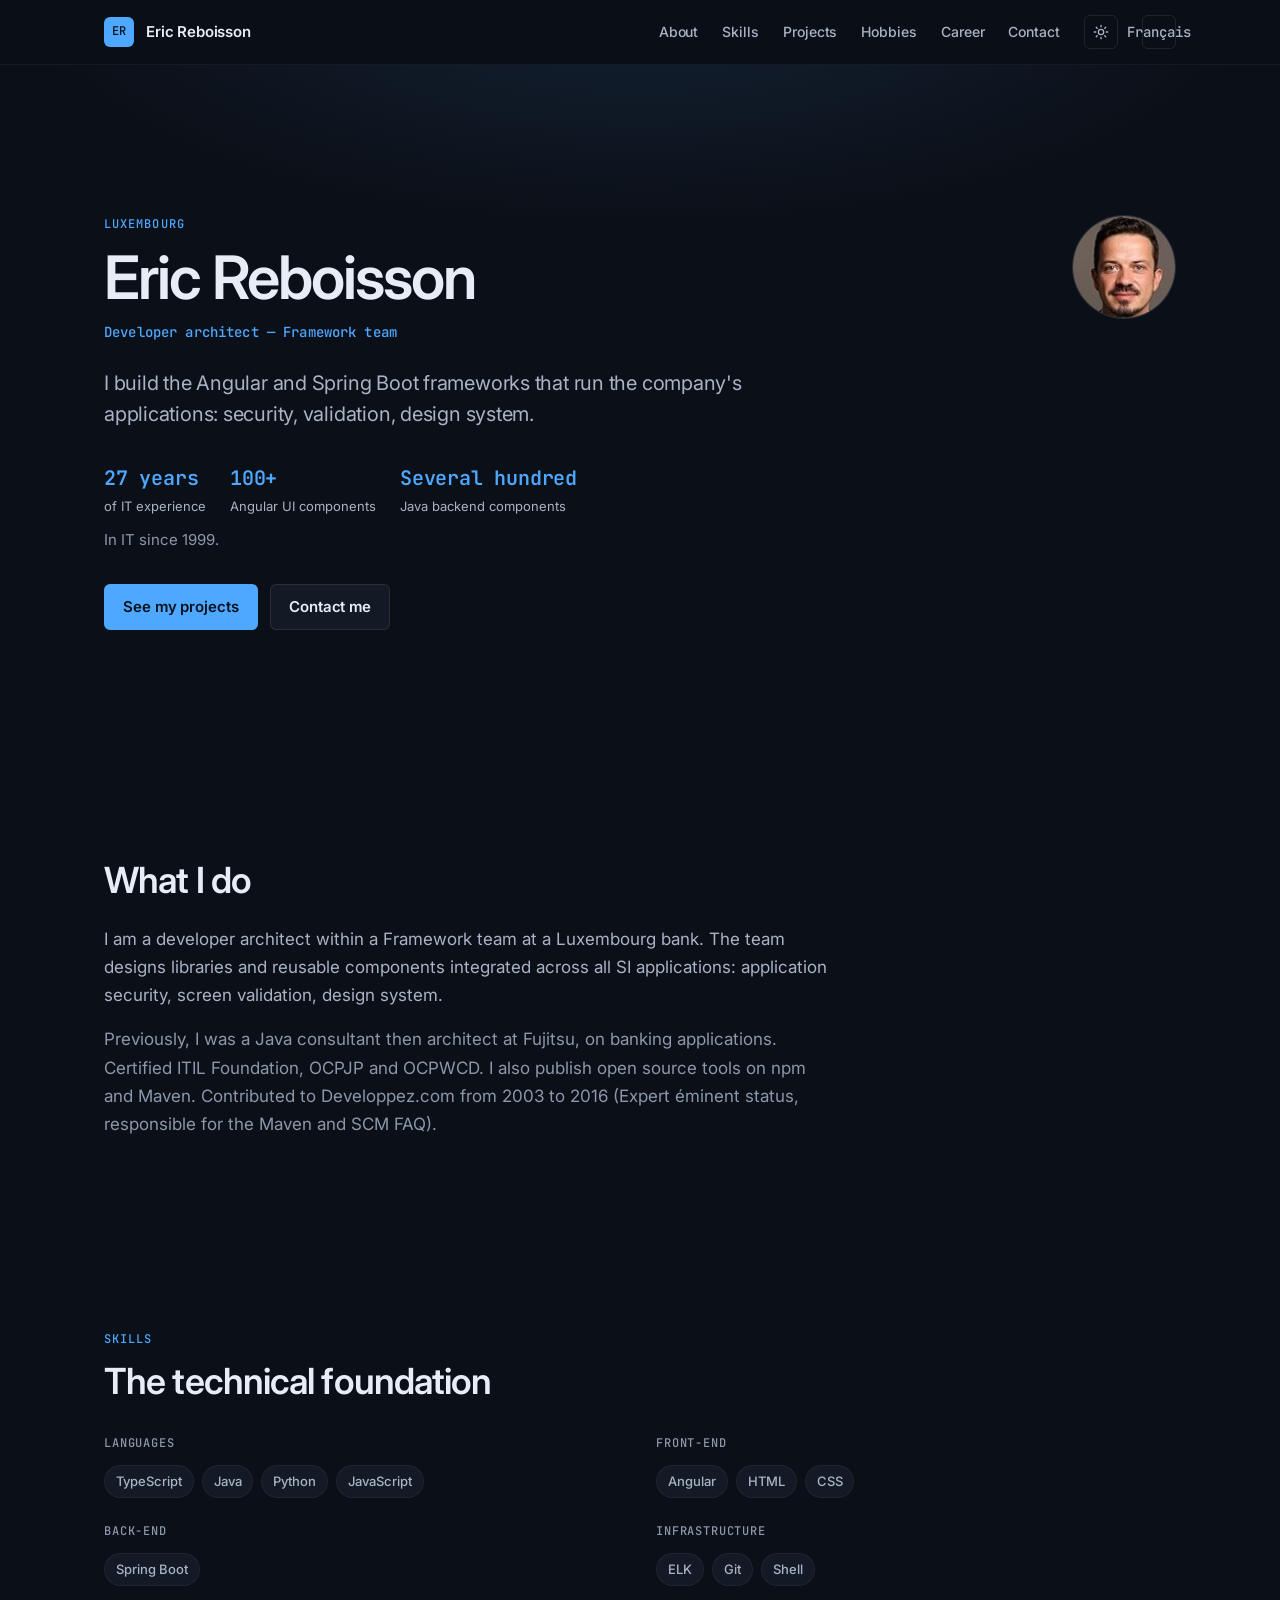
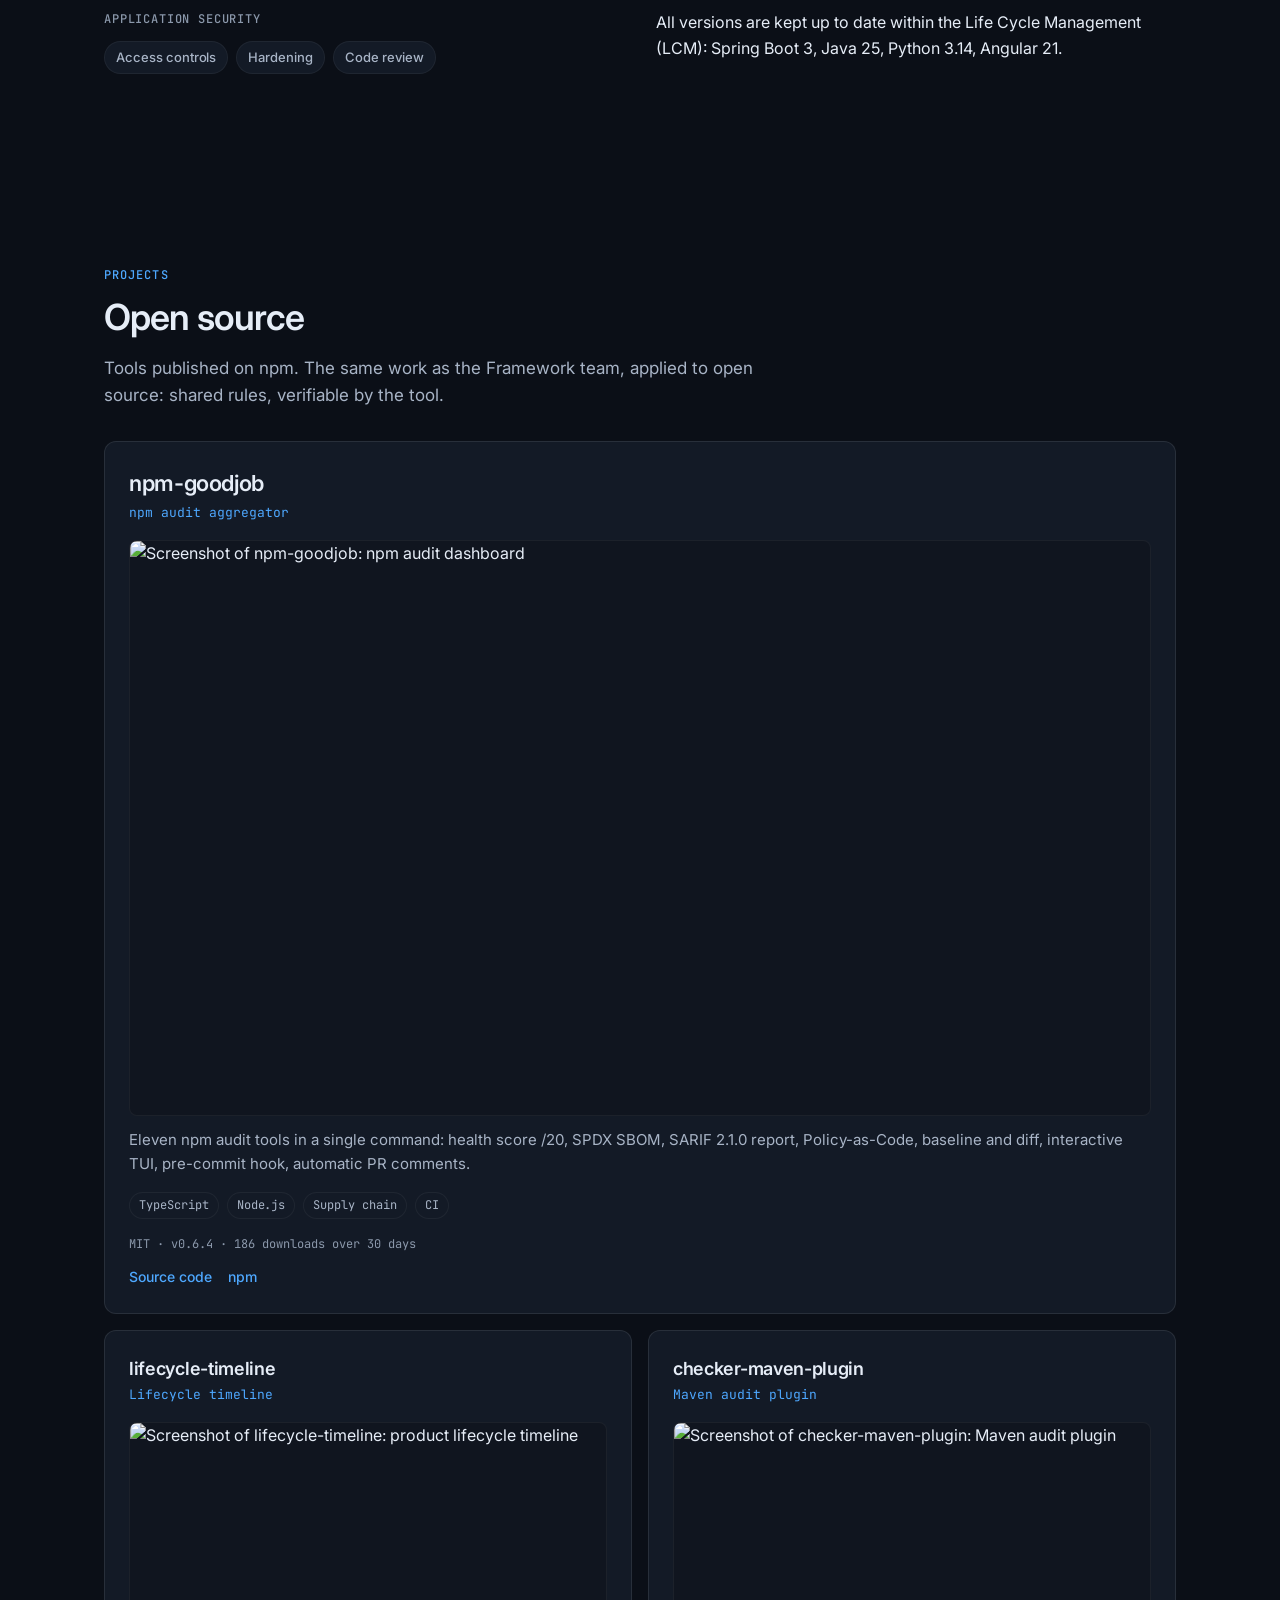
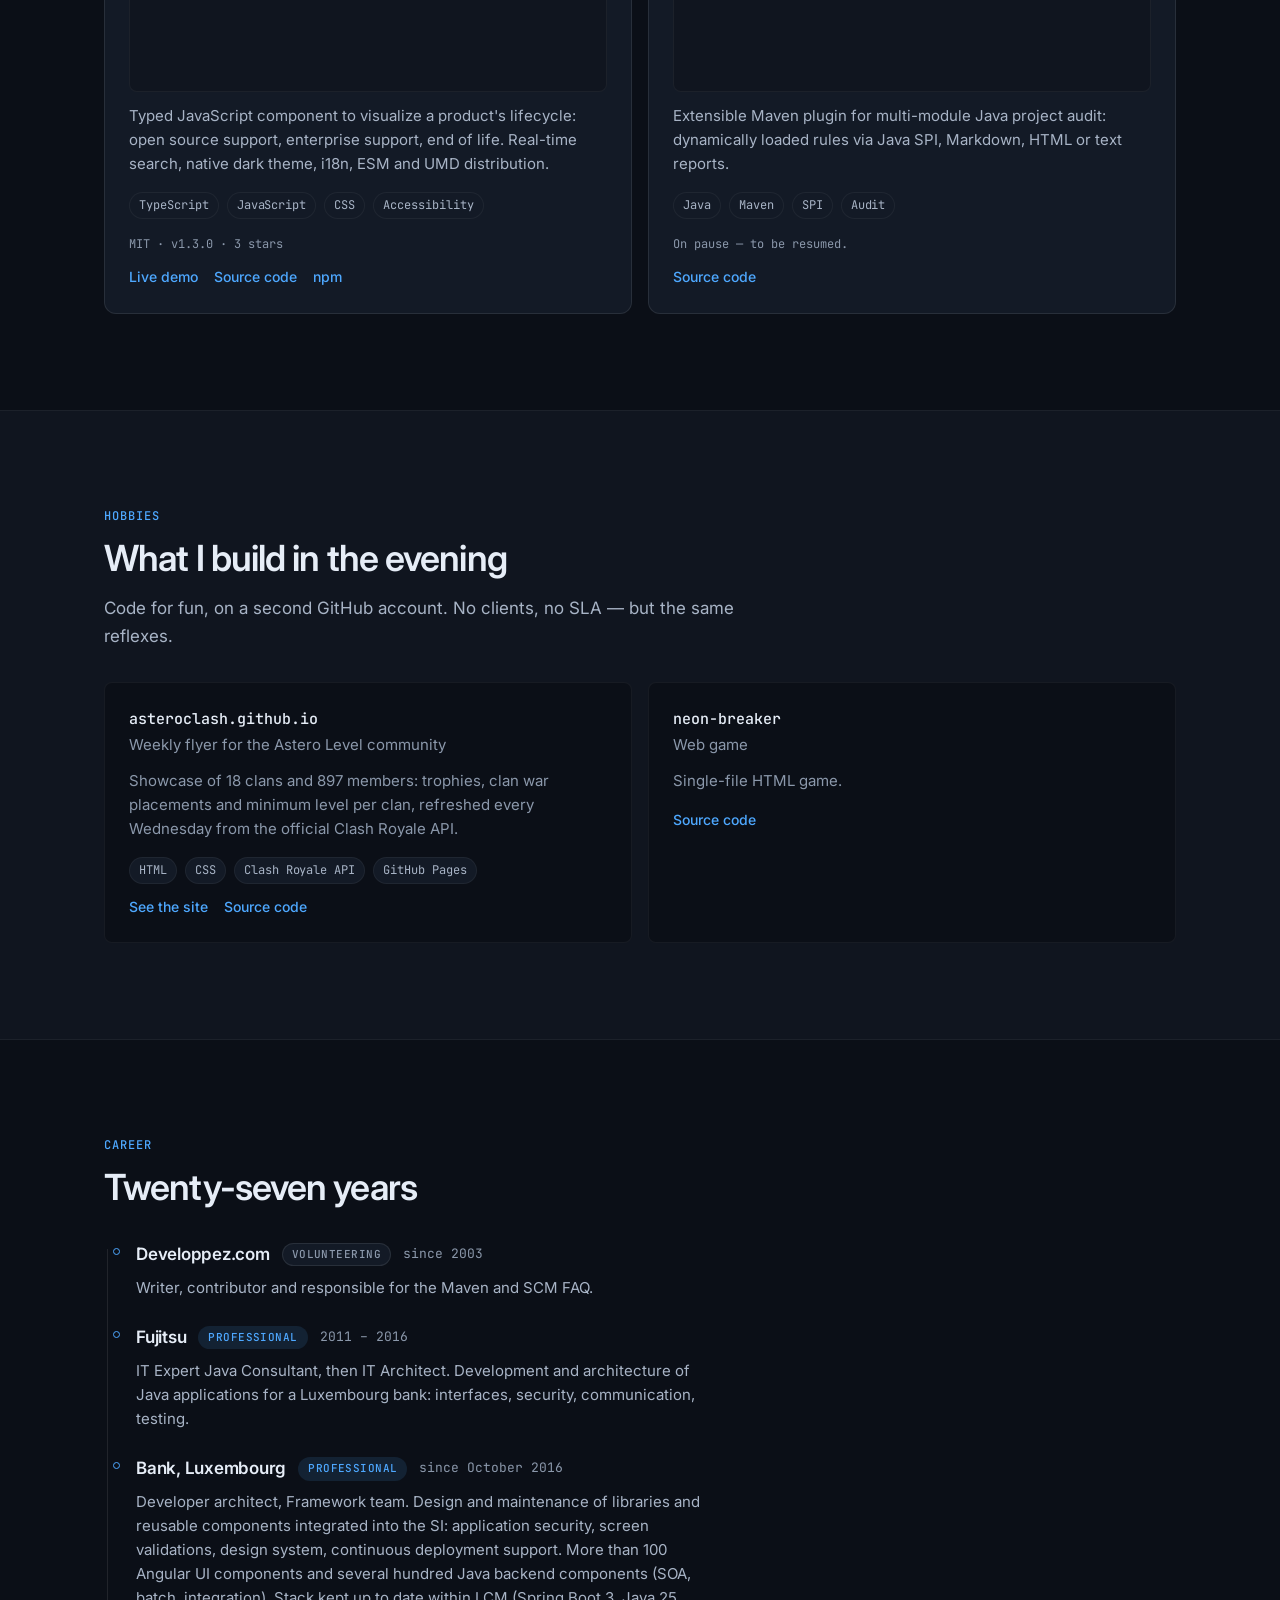
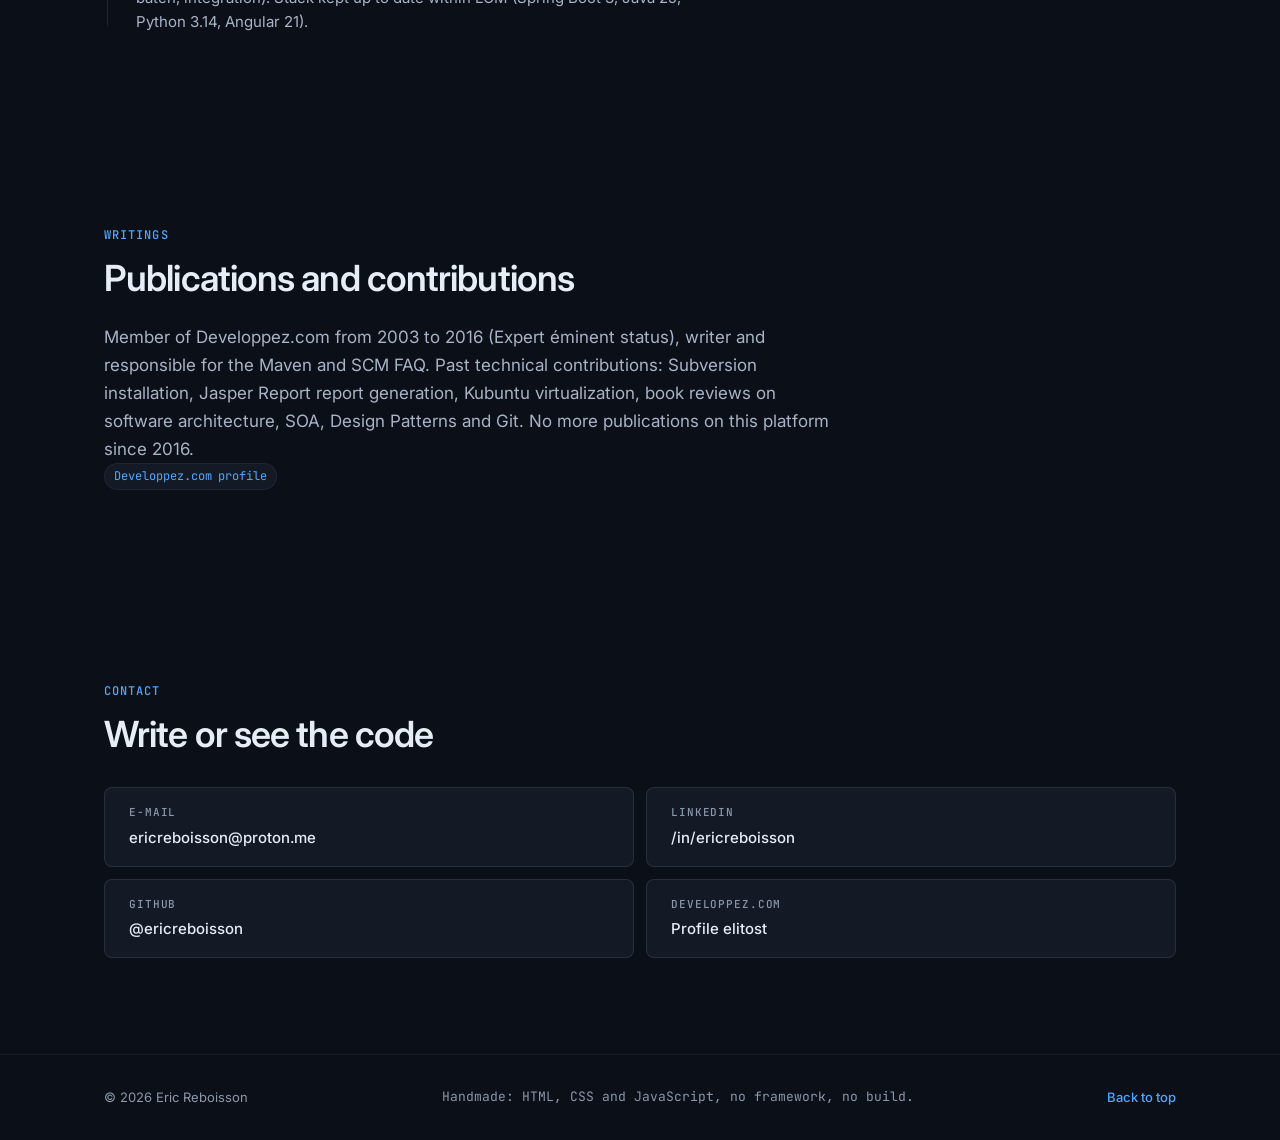
==== index-en.html @ b6a5f499 "Ajout metriques hero, accessibilite, captures projets, version anglaise Co-Authored-By: Claude Code " ====
<!DOCTYPE html>
<html lang="en" data-theme="dark">
<head>
  <meta charset="UTF-8">
  <meta name="viewport" content="width=device-width, initial-scale=1">

  <!-- ===================================================================
       SEO — Modifiez title et description pour adapter la page à votre SEO.
       =================================================================== -->
  <title>Eric Reboisson — Developer architect, Luxembourg</title>
  <meta name="author" content="Eric Reboisson">
  <meta name="keywords" content="Spring Boot, Java, Python, Angular, TypeScript, application security, software architecture, SOA, batch, integration, Luxembourg, ITIL, OCPJP, OCPWCD, developer architect, LCM, Developpez.com">
  <link rel="canonical" href="https://ericreboisson.github.io/index-en.html">
  <link rel="alternate" hreflang="fr" href="https://ericreboisson.github.io/">

  <!-- Open Graph -->
  <meta property="og:type" content="website">
  <meta property="og:url" content="https://ericreboisson.github.io/en/">
  <meta property="og:title" content="Eric Reboisson — Developer architect">
  <meta property="og:description" content="Developer architect in Luxembourg. I build Angular and Spring Boot frameworks that run the company's applications: security, validation, design system.">
  <meta property="og:image" content="https://ericreboisson.github.io/assets/og-image.png">
  <meta property="og:image:width" content="1200">
  <meta property="og:image:height" content="630">
  <meta property="og:locale" content="en_LU">
  <meta property="og:site_name" content="Eric Reboisson">

  <!-- Twitter / X -->
  <meta name="twitter:card" content="summary_large_image">
  <meta name="twitter:title" content="Eric Reboisson — Developer architect">
  <meta name="twitter:description" content="Developer architect in Luxembourg. Angular and Spring Boot frameworks, application security, validation, design system. Open source.">
  <meta name="twitter:image" content="https://ericreboisson.github.io/assets/og-image.png">

  <link rel="icon" href="assets/favicon.svg" type="image/svg+xml">

  <script type="application/ld+json">
  {
    "@context": "https://schema.org",
    "@type": "Person",
    "name": "Eric Reboisson",
    "jobTitle": "Developer architect",
    "worksFor": {
      "@type": "Organization",
      "name": "Bank, Luxembourg"
    },
    "knowsAbout": [
      "Spring Boot", "Java", "Python", "Angular", "TypeScript",
      "application security", "software architecture", "SOA", "batch", "integration"
    ],
    "url": "https://ericreboisson.github.io/en/",
    "sameAs": [
      "https://www.linkedin.com/in/ericreboisson/",
      "https://github.com/ericreboisson",
      "https://www.developpez.com/user/profil/23974/elitost"
    ],
    "alumniOf": [
      {
        "@type": "Organization",
        "name": "Fujitsu"
      }
    ]
  }
  </script>

  <!-- Typographies : Inter (texte) + JetBrains Mono (labels techniques) -->
  <link rel="preconnect" href="https://fonts.googleapis.com">
  <link rel="preconnect" href="https://fonts.gstatic.com" crossorigin>
  <link rel="stylesheet" href="https://fonts.googleapis.com/css2?family=Inter:wght@300;400;500;600;700&family=JetBrains+Mono:wght@400;500&display=swap">

  <link rel="stylesheet" href="style.css?v=2">

  <!-- ===================================================================
       Thème : appliqué AVANT le premier rendu pour éviter le flash blanc.
       =================================================================== -->
  <script>
    (function () {
      var r = document.documentElement;
      r.classList.add('js');
      try {
        var saved = localStorage.getItem('er-theme');
        r.setAttribute('data-theme', saved || 'dark');
      } catch (e) {
        r.setAttribute('data-theme', 'dark');
      }
    })();
  </script>
</head>

<body>
  <!-- Lien d'évitement : premier élément focusable, visible seulement au clavier -->
  <a class="skip-link" href="#contenu">Skip to main content</a>

  <!-- ===================================================================
       EN-TÊTE — navigation + bascule de thème + changement de langue
       =================================================================== -->
  <header class="site-header">
    <div class="container header-inner">
      <a class="brand" href="#accueil">
        <span class="brand-mark" aria-hidden="true">ER</span>
        <span class="brand-name">Eric Reboisson</span>
      </a>

      <button class="nav-toggle" type="button"
              aria-expanded="false" aria-controls="nav-principale"
              aria-label="Open navigation menu">
        <span class="nav-toggle-bar" aria-hidden="true"></span>
        <span class="nav-toggle-bar" aria-hidden="true"></span>
        <span class="nav-toggle-bar" aria-hidden="true"></span>
      </button>

      <nav class="site-nav" id="nav-principale" aria-label="Main navigation">
        <ul>
          <li><a href="#a-propos">About</a></li>
          <li><a href="#competences">Skills</a></li>
          <li><a href="#projets">Projects</a></li>
          <li><a href="#loisirs">Hobbies</a></li>
          <li><a href="#parcours">Career</a></li>
          <li><a href="#contact">Contact</a></li>
        </ul>
        <!-- Bascule clair / sombre. Le libellé est mis à jour par script.js. -->
        <button class="theme-toggle" type="button" aria-label="Switch to light theme" aria-pressed="false">
          <svg class="icon-sun" viewBox="0 0 24 24" width="16" height="16" fill="none" stroke="currentColor" stroke-width="2" stroke-linecap="round" aria-hidden="true">
            <circle cx="12" cy="12" r="4"></circle>
            <path d="M12 2v2M12 20v2M4.9 4.9l1.4 1.4M17.7 17.7l1.4 1.4M2 12h2M20 12h2M4.9 19.1l1.4-1.4M17.7 6.3l1.4-1.4"></path>
          </svg>
          <svg class="icon-moon" viewBox="0 0 24 24" width="16" height="16" fill="none" stroke="currentColor" stroke-width="2" stroke-linecap="round" aria-hidden="true">
            <path d="M21 12.8A9 9 0 1 1 11.2 3a7 7 0 0 0 9.8 9.8z"></path>
          </svg>
        </button>
        <!-- Changement de langue -->
        <a class="lang-switch" href="index.html" hreflang="fr">Français</a>
      </nav>
    </div>
  </header>

  <main id="contenu" tabindex="-1">

    <!-- =================================================================
         1. HERO
         ================================================================= -->
    <section class="hero" id="accueil">
      <div class="container hero-inner">
        <div class="hero-text">
          <p class="eyebrow reveal">Luxembourg</p>
          <h1 class="reveal" style="--d:1">Eric Reboisson</h1>
          <p class="hero-role reveal" style="--d:2">Developer architect — Framework team</p>
          <p class="hero-pitch reveal" style="--d:3">
            I build the Angular and Spring Boot frameworks that run the company's applications:
            security, validation, design system.
          </p>
          <div class="hero-metrics reveal" style="--d:4">
            <span class="hero-metric">
              <span class="hero-metric-value">27 years</span>
              <span class="hero-metric-label">of IT experience</span>
            </span>
            <span class="hero-metric">
              <span class="hero-metric-value">100+</span>
              <span class="hero-metric-label">Angular UI components</span>
            </span>
            <span class="hero-metric">
              <span class="hero-metric-value">Several hundred</span>
              <span class="hero-metric-label">Java backend components</span>
            </span>
          </div>
          <p class="hero-since reveal" style="--d:5">In IT since 1999.</p>
          <div class="hero-actions reveal" style="--d:6">
            <a class="btn btn-primary" href="#projets">See my projects</a>
            <a class="btn btn-ghost" href="#contact">Contact me</a>
          </div>
        </div>

        <div class="hero-avatar reveal" style="--d:2">
          <img src="assets/avatar.jpg" width="88" height="88"
               alt="Portrait of Eric Reboisson" decoding="async">
        </div>
      </div>
    </section>

    <!-- =================================================================
         2. ABOUT — two paragraphs. Stay factual, don't add promises
         you cannot keep.
         ================================================================= -->
    <section class="section" id="a-propos" aria-labelledby="titre-a-propos">
      <div class="container">
        <p class="eyebrow reveal">About</p>
        <h2 class="section-title reveal" id="titre-a-propos" style="--d:1">What I do</h2>
        <div class="prose reveal" style="--d:2">
          <p>
            I am a developer architect within a Framework team at a Luxembourg
            bank. The team designs libraries and reusable components integrated
            across all SI applications: application security, screen validation,
            design system.
          </p>
          <p>
            Previously, I was a Java consultant then architect at Fujitsu, on
            banking applications. Certified ITIL Foundation, OCPJP and OCPWCD.
            I also publish open source tools on npm and Maven. Contributed to
            Developpez.com from 2003 to 2016 (Expert éminent status, responsible
            for the Maven and SCM FAQ).
          </p>
        </div>
      </div>
    </section>

    <!-- =================================================================
         3. SKILLS — one group = one line <li>. Duplicate a full group
         to add a new one.
         ================================================================= -->
    <section class="section" id="competences" aria-labelledby="titre-competences">
      <div class="container">
        <p class="eyebrow reveal">Skills</p>
        <h2 class="section-title reveal" id="titre-competences" style="--d:1">The technical foundation</h2>

        <ul class="skills">
          <li class="skill-group reveal" style="--d:2">
            <h3>Languages</h3>
            <ul class="chips">
              <li>TypeScript</li><li>Java</li><li>Python</li><li>JavaScript</li>
            </ul>
          </li>
          <li class="skill-group reveal" style="--d:3">
            <h3>Front-end</h3>
            <ul class="chips">
              <li>Angular</li><li>HTML</li><li>CSS</li>
            </ul>
          </li>
          <li class="skill-group reveal" style="--d:4">
            <h3>Back-end</h3>
            <ul class="chips">
              <li>Spring Boot</li>
            </ul>
          </li>
          <li class="skill-group reveal" style="--d:5">
            <h3>Infrastructure</h3>
            <ul class="chips">
              <li>ELK</li><li>Git</li><li>Shell</li>
            </ul>
          </li>
          <li class="skill-group reveal" style="--d:6">
            <h3>Application security</h3>
            <ul class="chips">
              <li>Access controls</li><li>Hardening</li><li>Code review</li>
            </ul>
          </li>
          <li class="skill-group reveal" style="--d:7">
            <p class="skill-note">
              All versions are kept up to date within the Life Cycle Management (LCM):
              Spring Boot 3, Java 25, Python 3.14, Angular 21.
            </p>
          </li>
        </ul>
      </div>
    </section>

    <!-- =================================================================
         4. PROJECTS — to add a project: copy a full <article>.
         The first card (class="project project-featured") occupies two
         columns on large screens: this is the highlight.
         ================================================================= -->
    <section class="section" id="projets" aria-labelledby="titre-projets">
      <div class="container">
        <p class="eyebrow reveal">Projects</p>
        <h2 class="section-title reveal" id="titre-projets" style="--d:1">Open source</h2>
        <p class="section-lead reveal" style="--d:2">
          Tools published on npm. The same work as the Framework team,
          applied to open source: shared rules, verifiable by the tool.
        </p>

        <div class="projects">

          <!-- Projet 1 — chef de file : npm-goodjob -->
          <article class="project project-featured reveal" style="--d:3">
            <header class="project-head">
              <h3>npm-goodjob</h3>
              <p class="project-tagline">npm audit aggregator</p>
            </header>
            <div class="project-image">
              <img src="assets/projects/npm-goodjob.png" alt="Screenshot of npm-goodjob: npm audit dashboard" loading="lazy" width="400" height="225">
            </div>
            <p class="project-desc">
              Eleven npm audit tools in a single command: health score /20,
              SPDX SBOM, SARIF 2.1.0 report, Policy-as-Code, baseline and diff,
              interactive TUI, pre-commit hook, automatic PR comments.
            </p>
            <ul class="chips chips-sm">
              <li>TypeScript</li><li>Node.js</li><li>Supply chain</li><li>CI</li>
            </ul>
            <p class="project-proof">MIT · v0.6.4 · 186 downloads over 30 days</p>
            <p class="project-links">
              <a href="https://github.com/ericreboisson/npm-goodjob" target="_blank" rel="noopener noreferrer">
                Source code<span class="sr-only"> (opens in a new tab)</span>
              </a>
              <a href="https://www.npmjs.com/package/npm-goodjob" target="_blank" rel="noopener noreferrer">
                npm<span class="sr-only"> (opens in a new tab)</span>
              </a>
            </p>
          </article>

          <!-- Projet 2 — lifecycle-timeline (démo en ligne) -->
          <article class="project reveal" style="--d:4">
            <header class="project-head">
              <h3>lifecycle-timeline</h3>
              <p class="project-tagline">Lifecycle timeline</p>
            </header>
            <div class="project-image">
              <img src="assets/projects/lifecycle-timeline.png" alt="Screenshot of lifecycle-timeline: product lifecycle timeline" loading="lazy" width="400" height="225">
            </div>
            <p class="project-desc">
              Typed JavaScript component to visualize a product's lifecycle:
              open source support, enterprise support, end of life. Real-time
              search, native dark theme, i18n, ESM and UMD distribution.
            </p>
            <ul class="chips chips-sm">
              <li>TypeScript</li><li>JavaScript</li><li>CSS</li><li>Accessibility</li>
            </ul>
            <p class="project-proof">MIT · v1.3.0 · 3 stars</p>
            <p class="project-links">
              <a class="link-demo" href="https://ericreboisson.github.io/lifecycle-timeline/" target="_blank" rel="noopener noreferrer">
                Live demo<span class="sr-only"> (opens in a new tab)</span>
              </a>
              <a href="https://github.com/ericreboisson/lifecycle-timeline" target="_blank" rel="noopener noreferrer">
                Source code<span class="sr-only"> (opens in a new tab)</span>
              </a>
              <a href="https://www.npmjs.com/package/lifecycle-timeline" target="_blank" rel="noopener noreferrer">
                npm<span class="sr-only"> (opens in a new tab)</span>
              </a>
            </p>
          </article>

          <!-- Projet 3 — checker-maven-plugin (en pause, annoncé honnêtement) -->
          <article class="project reveal" style="--d:5">
            <header class="project-head">
              <h3>checker-maven-plugin</h3>
              <p class="project-tagline">Maven audit plugin</p>
            </header>
            <div class="project-image">
              <img src="assets/projects/checker-maven-plugin.png" alt="Screenshot of checker-maven-plugin: Maven audit plugin" loading="lazy" width="400" height="225">
            </div>
            <p class="project-desc">
              Extensible Maven plugin for multi-module Java project audit:
              dynamically loaded rules via Java SPI, Markdown, HTML or text reports.
            </p>
            <ul class="chips chips-sm">
              <li>Java</li><li>Maven</li><li>SPI</li><li>Audit</li>
            </ul>
            <p class="project-proof project-proof-paused">On pause — to be resumed.</p>
            <p class="project-links">
              <a href="https://github.com/ericreboisson/checker-maven-plugin" target="_blank" rel="noopener noreferrer">
                Source code<span class="sr-only"> (opens in a new tab)</span>
              </a>
            </p>
          </article>

        </div>
      </div>
    </section>

    <!-- =================================================================
         5. LOISIRS — voluntarily separate from professional projects.
         Repos live on a second GitHub account (asteroclash).
         ================================================================= -->
    <section class="section section-recessed" id="loisirs" aria-labelledby="titre-loisirs">
      <div class="container">
        <p class="eyebrow reveal">Hobbies</p>
        <h2 class="section-title reveal" id="titre-loisirs" style="--d:1">What I build in the evening</h2>
        <p class="section-lead reveal" style="--d:2">
          Code for fun, on a second GitHub account. No clients,
          no SLA — but the same reflexes.
        </p>

        <!-- Repos on https://github.com/asteroclash -->
        <div class="hobbies">
          <article class="hobby reveal" style="--d:3">
            <h3>asteroclash.github.io</h3>
            <p>Weekly flyer for the Astero Level community</p>
            <p class="hobby-desc">
              Showcase of 18 clans and 897 members: trophies, clan war
              placements and minimum level per clan, refreshed every Wednesday
              from the official Clash Royale API.
            </p>
            <ul class="chips chips-sm">
              <li>HTML</li><li>CSS</li><li>Clash Royale API</li><li>GitHub Pages</li>
            </ul>
            <p class="project-links">
              <a href="https://asteroclash.github.io/" target="_blank" rel="noopener noreferrer">
                See the site<span class="sr-only"> (opens in a new tab)</span>
              </a>
              <a href="https://github.com/asteroclash/asteroclash.github.io" target="_blank" rel="noopener noreferrer">
                Source code<span class="sr-only"> (opens in a new tab)</span>
              </a>
            </p>
          </article>

          <article class="hobby reveal" style="--d:4">
            <h3>neon-breaker</h3>
            <p>Web game</p>
            <p class="hobby-desc">Single-file HTML game.</p>
            <p class="project-links">
              <a href="https://github.com/asteroclash/neon-breaker" target="_blank" rel="noopener noreferrer">
                Source code<span class="sr-only"> (opens in a new tab)</span>
              </a>
            </p>
          </article>
        </div>
      </div>
    </section>

    <!-- =================================================================
         6. CAREER — "Volunteering" and "Professional" entries are
         deliberately distinct. Add a <li> for a new position.
         ================================================================= -->
    <section class="section" id="parcours" aria-labelledby="titre-parcours">
      <div class="container">
        <p class="eyebrow reveal">Career</p>
        <h2 class="section-title reveal" id="titre-parcours" style="--d:1">Twenty-seven years</h2>

        <ol class="timeline">
          <li class="timeline-item reveal" style="--d:2">
            <div class="timeline-marker" aria-hidden="true"></div>
            <div class="timeline-body">
              <p class="timeline-meta">
                <span class="timeline-org">Developpez.com</span>
                <span class="badge badge-volunteer">Volunteering</span>
                <span class="timeline-period">since 2003</span>
              </p>
              <p class="timeline-desc">
                Writer, contributor and responsible for the Maven and SCM FAQ.
              </p>
            </div>
          </li>

          <li class="timeline-item reveal" style="--d:3">
            <div class="timeline-marker" aria-hidden="true"></div>
            <div class="timeline-body">
              <p class="timeline-meta">
                <span class="timeline-org">Fujitsu</span>
                <span class="badge badge-job">Professional</span>
                <span class="timeline-period">2011 – 2016</span>
              </p>
              <p class="timeline-desc">
                IT Expert Java Consultant, then IT Architect. Development and
                architecture of Java applications for a Luxembourg bank:
                interfaces, security, communication, testing.
              </p>
            </div>
          </li>

          <li class="timeline-item reveal" style="--d:4">
            <div class="timeline-marker" aria-hidden="true"></div>
            <div class="timeline-body">
              <p class="timeline-meta">
                <span class="timeline-org">Bank, Luxembourg</span>
                <span class="badge badge-job">Professional</span>
                <span class="timeline-period">since October 2016</span>
              </p>
              <p class="timeline-desc">
                Developer architect, Framework team. Design and maintenance
                of libraries and reusable components integrated into the SI:
                application security, screen validations, design system,
                continuous deployment support. More than 100 Angular UI
                components and several hundred Java backend components
                (SOA, batch, integration). Stack kept up to date within LCM
                (Spring Boot 3, Java 25, Python 3.14, Angular 21).
              </p>
            </div>
          </li>
        </ol>
      </div>
    </section>

    <!-- =================================================================
         6bis. WRITINGS — publications and technical contributions.
         ================================================================= -->
    <section class="section" id="ecrits" aria-labelledby="titre-ecrits">
      <div class="container">
        <p class="eyebrow reveal">Writings</p>
        <h2 class="section-title reveal" id="titre-ecrits" style="--d:1">Publications and contributions</h2>
        <div class="prose reveal" style="--d:2">
          <p>
            Member of Developpez.com from 2003 to 2016 (Expert éminent status),
            writer and responsible for the Maven and SCM FAQ. Past technical
            contributions: Subversion installation, Jasper Report report
            generation, Kubuntu virtualization, book reviews on software
            architecture, SOA, Design Patterns and Git. No more publications
            on this platform since 2016.
          </p>
        </div>
        <ul class="chips chips-sm reveal" style="--d:3">
          <li><a href="https://www.developpez.com/user/profil/23974/elitost" target="_blank" rel="noopener noreferrer">Developpez.com profile<span class="sr-only"> (opens in a new tab)</span></a></li>
        </ul>
      </div>
    </section>

    <!-- =================================================================
         7. CONTACT — four links, no form, no backend.
         Modify the href below to change contact details.
         ================================================================= -->
    <section class="section" id="contact" aria-labelledby="titre-contact">
      <div class="container">
        <p class="eyebrow reveal">Contact</p>
        <h2 class="section-title reveal" id="titre-contact" style="--d:1">Write or see the code</h2>

        <ul class="contact-list">
          <li class="contact-item reveal" style="--d:2">
            <span class="contact-label">E-mail</span>
            <a class="contact-value" href="mailto:ericreboisson@proton.me">ericreboisson@proton.me</a>
          </li>
          <li class="contact-item reveal" style="--d:3">
            <span class="contact-label">LinkedIn</span>
            <a class="contact-value" href="https://www.linkedin.com/in/ericreboisson/" target="_blank" rel="noopener noreferrer">
              /in/ericreboisson<span class="sr-only"> (opens in a new tab)</span>
            </a>
          </li>
          <li class="contact-item reveal" style="--d:4">
            <span class="contact-label">GitHub</span>
            <a class="contact-value" href="https://github.com/ericreboisson" target="_blank" rel="noopener noreferrer">
              @ericreboisson<span class="sr-only"> (opens in a new tab)</span>
            </a>
          </li>
          <li class="contact-item reveal" style="--d:5">
            <span class="contact-label">Developpez.com</span>
            <a class="contact-value" href="https://www.developpez.com/user/profil/23974/elitost" target="_blank" rel="noopener noreferrer">
              Profile elitost<span class="sr-only"> (opens in a new tab)</span>
            </a>
          </li>
        </ul>
      </div>
    </section>

  </main>

  <!-- =====================================================================
       8. FOOTER
       ===================================================================== -->
  <footer class="site-footer">
    <div class="container footer-inner">
      <p>&copy; <span id="annee">2026</span> Eric Reboisson</p>
      <p class="footer-note">Handmade: HTML, CSS and JavaScript, no framework, no build.</p>
      <a class="footer-top" href="#accueil">Back to top</a>
    </div>
  </footer>

  <script src="script.js?v=2" defer></script>
</body>
</html>
---- style.css ----
/* =============================================================================
   Eric Reboisson — feuille de style
   -----------------------------------------------------------------------------
   Sommaire
     1. Jetons de design (variables CSS)   -> MODIFIEZ ICI LES COULEURS
     2. Bases et réinitialisation
     3. Utilitaires (accessibilité)
     4. Animations d'apparition au scroll
     5. En-tête et navigation
     6. Hero
     7. Sections, titres
     8. Compétences
     9. Projets
     10. Loisirs
     11. Parcours
     12. Contact
     13. Pied de page
     14. Points de rupture
   ========================================================================== */

/* =============================================================================
   1. JETONS DE DESIGN
   Toutes les couleurs de la page viennent d'ici. Le thème sombre est la valeur
   par defaut ; le theme clair est pose sur [data-theme="light"].
   Pour changer la couleur d'accent, modifiez --accent (et --accent-hover).
   ========================================================================== */

:root {
  /* --- Couleurs : theme sombre (defaut) --- */
  --bg:            #0B0F17;
  --panel:         #10151F;
  --surface:       #131A26;
  --border:        rgba(255, 255, 255, 0.09);
  --border-subtle: rgba(255, 255, 255, 0.05);
  --text:          #E6EDF7;
  --text-2:        #A8B4C6;
  --text-3:        #8B98AB;
  --accent:        #4EA8FF;
  --accent-hover:  #7BBEFF;
  --accent-soft:   rgba(78, 168, 255, 0.12);
  --btn-primary-bg: #4EA8FF;
  --btn-primary-fg: #06121F;

  /* --- Typographie --- */
  --font-sans: 'Inter', -apple-system, BlinkMacSystemFont, 'Segoe UI', Roboto, 'Helvetica Neue', Arial, sans-serif;
  --font-mono: 'JetBrains Mono', ui-monospace, SFMono-Regular, 'SF Mono', Menlo, Consolas, monospace;

  /* --- Echelle d'espacement (grille de 8 px) --- */
  --sp-1: 4px;
  --sp-2: 8px;
  --sp-3: 12px;
  --sp-4: 16px;
  --sp-5: 24px;
  --sp-6: 32px;
  --sp-7: 48px;
  --sp-8: 64px;
  --sp-9: 96px;

  /* --- Rayons --- */
  --r-sm: 6px;
  --r-md: 8px;
  --r-lg: 12px;

  /* --- Structure --- */
  --container: 1120px;
  --header-h: 60px;

  /* --- Mouvement --- */
  --ease: cubic-bezier(0.16, 1, 0.3, 1);
  --dur: 600ms;
}

[data-theme="light"] {
  --bg:            #FFFFFF;
  --panel:         #F6F8FB;
  --surface:       #FFFFFF;
  --border:        #D8E0EA;
  --border-subtle: #E9EEF4;
  --text:          #0B1220;
  --text-2:        #3D4A5C;
  --text-3:        #55637A;
  --accent:        #0A66C4;
  --accent-hover:  #0857A6;
  --accent-soft:   rgba(10, 102, 196, 0.09);
  --btn-primary-bg: #0A66C4;
  --btn-primary-fg: #FFFFFF;
}

/* =============================================================================
   2. BASES ET REINITIALISATION
   ========================================================================== */

*, *::before, *::after { box-sizing: border-box; }

* { margin: 0; padding: 0; }

html {
  -webkit-text-size-adjust: 100%;
  scroll-behavior: smooth;
  /* Compense la hauteur de l'en-tete colle lors d'un saut d'ancre. */
  scroll-padding-top: calc(var(--header-h) + 16px);
}

body {
  font-family: var(--font-sans);
  /* cv01 / ss03 : les variantes OpenType d'Inter, pour un rendu plus geometrique. */
  font-feature-settings: 'cv01' 'ss03';
  background: var(--bg);
  color: var(--text);
  line-height: 1.6;
  -webkit-font-smoothing: antialiased;
  -moz-osx-font-smoothing: grayscale;
  /* Empeche tout debordement horizontal, source n°1 de mise en page cassee. */
  overflow-x: hidden;
}

/* Enfants de grille ou de flex : min-width: 0 les empeche de deborder de leur
   colonne quand ils contiennent une chaine insécable (URL, identifiant). */
.hero-text,
.project-head,
.timeline-body { min-width: 0; }

img { max-width: 100%; display: block; }

a { color: var(--accent); text-decoration: none; }
a:hover { color: var(--accent-hover); }

:focus-visible {
  outline: 2px solid var(--accent);
  outline-offset: 3px;
  border-radius: var(--r-sm);
}

ul, ol { list-style: none; }

.container {
  width: 100%;
  max-width: var(--container);
  margin-inline: auto;
  padding-inline: var(--sp-5);
}

/* =============================================================================
   3. UTILITAIRES (accessibilite)
   ========================================================================== */

/* Reserve aux lecteurs d'ecran : invisible, mais lu. */
.sr-only {
  position: absolute;
  width: 1px; height: 1px;
  padding: 0; margin: -1px;
  overflow: hidden;
  clip: rect(0 0 0 0);
  white-space: nowrap;
  border: 0;
}

/* Lien d'evitement : masque jusqu'a recevoir le focus. */
.skip-link {
  position: absolute;
  top: var(--sp-2);
  left: var(--sp-2);
  z-index: 100;
  padding: var(--sp-2) var(--sp-4);
  background: var(--accent);
  color: var(--btn-primary-fg);
  font-size: 0.875rem;
  font-weight: 600;
  border-radius: var(--r-sm);
  transform: translateY(-200%);
  transition: transform 200ms var(--ease);
}
.skip-link:focus { transform: translateY(0); color: var(--btn-primary-fg); }

/* =============================================================================
   4. ANIMATIONS D'APPARITION AU SCROLL
   Regle importante : l'etat masque n'existe que si la classe "js" est presente
   sur <html> (ajoutee par le script inline de index.html). Sans JavaScript,
   rien n'est masque et tout le contenu reste lisible.
   ========================================================================== */

.js .reveal {
  opacity: 0;
  transform: translateY(12px);
  transition:
    opacity var(--dur) var(--ease),
    transform var(--dur) var(--ease);
  /* --d : decalage en cascade, defini en HTML sur chaque bloc. */
  transition-delay: calc(var(--d, 0) * 80ms);
}

.js .reveal.is-visible {
  opacity: 1;
  transform: none;
}

/* Preference systeme : pas d'animation, et surtout rien de masque. */
@media (prefers-reduced-motion: reduce) {
  html { scroll-behavior: auto; }
  .js .reveal {
    opacity: 1;
    transform: none;
    transition: none;
  }
  * { animation-duration: 0.01ms !important; transition-duration: 0.01ms !important; }
}

/* =============================================================================
   5. EN-TETE ET NAVIGATION
   ========================================================================== */

.site-header {
  position: sticky;
  top: 0;
  z-index: 50;
  background: color-mix(in srgb, var(--bg) 82%, transparent);
  -webkit-backdrop-filter: blur(12px) saturate(140%);
  backdrop-filter: blur(12px) saturate(140%);
  border-bottom: 1px solid var(--border-subtle);
}

.header-inner {
  display: flex;
  align-items: center;
  justify-content: space-between;
  gap: var(--sp-4);
  height: var(--header-h);
}

.brand {
  display: flex;
  align-items: center;
  gap: var(--sp-3);
  color: var(--text);
  font-weight: 600;
  letter-spacing: -0.01em;
}

.brand-mark {
  display: grid;
  place-items: center;
  width: 30px; height: 30px;
  background: var(--accent);
  color: var(--btn-primary-fg);
  font-family: var(--font-mono);
  font-size: 0.75rem;
  font-weight: 500;
  letter-spacing: 0.02em;
  border-radius: var(--r-sm);
}

.brand-name { font-size: 0.9375rem; }

/* --- Bouton burger (mobile uniquement) --- */
.nav-toggle {
  display: none;
  flex-direction: column;
  justify-content: center;
  gap: 4px;
  width: 40px; height: 40px;
  padding: 0 9px;
  background: none;
  border: 1px solid var(--border);
  border-radius: var(--r-sm);
  cursor: pointer;
}
.nav-toggle-bar {
  display: block;
  height: 1.5px;
  width: 100%;
  background: var(--text);
  border-radius: 2px;
  transition: transform 260ms var(--ease), opacity 200ms var(--ease);
}
/* Etat ouvert : les trois barres forment une croix. */
.nav-toggle[aria-expanded="true"] .nav-toggle-bar:nth-child(1) { transform: translateY(5.5px) rotate(45deg); }
.nav-toggle[aria-expanded="true"] .nav-toggle-bar:nth-child(2) { opacity: 0; }
.nav-toggle[aria-expanded="true"] .nav-toggle-bar:nth-child(3) { transform: translateY(-5.5px) rotate(-45deg); }

/* --- Liens de navigation --- */
.site-nav {
  display: flex;
  align-items: center;
  gap: var(--sp-5);
}

.site-nav ul {
  display: flex;
  align-items: center;
  gap: var(--sp-5);
}

.site-nav a {
  color: var(--text-2);
  font-size: 0.875rem;
  font-weight: 500;
  letter-spacing: -0.005em;
  transition: color 180ms var(--ease);
}
.site-nav a:hover { color: var(--text); }

/* --- Bascule de theme --- */
.theme-toggle {
  display: grid;
  place-items: center;
  width: 34px; height: 34px;
  background: none;
  border: 1px solid var(--border);
  border-radius: var(--r-sm);
  color: var(--text-2);
  cursor: pointer;
  transition: color 180ms var(--ease), border-color 180ms var(--ease);
}
.theme-toggle:hover { color: var(--text); border-color: var(--text-3); }

/* Un seul des deux icones est visible selon le theme actif. */
.theme-toggle .icon-moon { display: none; }
[data-theme="light"] .theme-toggle .icon-sun { display: none; }
[data-theme="light"] .theme-toggle .icon-moon { display: block; }

/* --- Changeur de langue --- */
.lang-switch {
  display: inline-flex;
  align-items: center;
  justify-content: center;
  width: 34px; height: 34px;
  background: none;
  border: 1px solid var(--border);
  border-radius: var(--r-sm);
  color: var(--text-2);
  font-size: 0.75rem;
  font-family: var(--font-mono);
  font-weight: 500;
  cursor: pointer;
  transition: color 180ms var(--ease), border-color 180ms var(--ease);
  text-decoration: none;
}
.lang-switch:hover { color: var(--text); border-color: var(--text-3); }

/* =============================================================================
   6. HERO
   ========================================================================== */

.hero {
  padding-block: clamp(var(--sp-8), 12vw, 150px) clamp(var(--sp-7), 8vw, 110px);
  /* Lueur radiale tres discrete : donne de la profondeur sans decor. */
  background:
    radial-gradient(ellipse 70% 50% at 50% -10%, var(--accent-soft), transparent 70%);
}

.hero-inner {
  display: grid;
  grid-template-columns: 1fr auto;
  align-items: start;
  gap: var(--sp-7);
}

.hero h1 {
  font-size: clamp(2.25rem, 7vw, 3.75rem);
  font-weight: 600;
  line-height: 1.05;
  letter-spacing: -0.035em;
  color: var(--text);
  margin-top: var(--sp-3);
}

.hero-role {
  margin-top: var(--sp-3);
  font-family: var(--font-mono);
  font-size: 0.875rem;
  font-weight: 500;
  letter-spacing: 0.01em;
  color: var(--accent);
}

.hero-pitch {
  margin-top: var(--sp-5);
  max-width: 56ch;
  font-size: clamp(1.0625rem, 1.6vw, 1.25rem);
  line-height: 1.55;
  letter-spacing: -0.011em;
  color: var(--text-2);
}

.hero-since {
  margin-top: var(--sp-3);
  font-size: 0.9375rem;
  color: var(--text-3);
}

.hero-metrics {
  display: flex;
  flex-wrap: wrap;
  gap: var(--sp-5);
  margin-top: var(--sp-6);
}

.hero-metric {
  display: flex;
  flex-direction: column;
}

.hero-metric-value {
  font-family: var(--font-mono);
  font-size: 1.25rem;
  font-weight: 600;
  color: var(--accent);
  letter-spacing: -0.01em;
}

.hero-metric-label {
  font-size: 0.8125rem;
  color: var(--text-2);
  margin-top: 2px;
}

.hero-actions {
  display: flex;
  flex-wrap: wrap;
  gap: var(--sp-3);
  margin-top: var(--sp-6);
}

/* --- Boutons --- */
.btn {
  display: inline-flex;
  align-items: center;
  justify-content: center;
  padding: 10px 18px;
  font-size: 0.9375rem;
  font-weight: 600;
  letter-spacing: -0.005em;
  border-radius: var(--r-sm);
  border: 1px solid transparent;
  transition: background-color 180ms var(--ease), color 180ms var(--ease),
              border-color 180ms var(--ease), transform 120ms var(--ease);
}
.btn:active { transform: scale(0.98); }

.btn-primary { background: var(--btn-primary-bg); color: var(--btn-primary-fg); }
.btn-primary:hover { background: var(--accent-hover); color: var(--btn-primary-fg); }

.btn-ghost {
  background: var(--surface);
  color: var(--text);
  border-color: var(--border);
}
.btn-ghost:hover { border-color: var(--text-3); color: var(--text); }

/* --- Avatar : 88 px, car la photo ne fait que 100x100 --- */
.hero-avatar img {
  width: 88px;
  height: 88px;
  border-radius: 50%;
  object-fit: cover;
  border: 1px solid var(--border);
  background: var(--surface);
}

/* =============================================================================
   7. SECTIONS ET TITRES
   ========================================================================== */

.section {
  padding-block: clamp(var(--sp-7), 8vw, var(--sp-9));
  /* Aucun trait de separation : c'est l'espacement qui structure la page. */
}

/* Section volontairement en retrait : les projets de loisir. */
.section-recessed {
  background: var(--panel);
  border-block: 1px solid var(--border-subtle);
}

.eyebrow {
  font-family: var(--font-mono);
  font-size: 0.75rem;
  font-weight: 500;
  letter-spacing: 0.09em;
  text-transform: uppercase;
  color: var(--accent);
}

.section-title {
  margin-top: var(--sp-3);
  font-size: clamp(1.625rem, 3.6vw, 2.25rem);
  font-weight: 600;
  line-height: 1.15;
  letter-spacing: -0.025em;
  color: var(--text);
}

.section-lead {
  margin-top: var(--sp-4);
  max-width: 62ch;
  font-size: 1.0625rem;
  line-height: 1.6;
  color: var(--text-2);
}

.prose {
  margin-top: var(--sp-5);
  max-width: 66ch;
  display: grid;
  gap: var(--sp-4);
  font-size: 1.0625rem;
  line-height: 1.65;
  color: var(--text-2);
}
.prose p + p { color: var(--text-3); }

/* =============================================================================
   8. COMPETENCES
   ========================================================================== */

.skills {
  display: grid;
  gap: var(--sp-5);
  margin-top: var(--sp-6);
}

.skill-group h3 {
  font-family: var(--font-mono);
  font-size: 0.75rem;
  font-weight: 500;
  letter-spacing: 0.07em;
  text-transform: uppercase;
  color: var(--text-3);
  margin-bottom: var(--sp-3);
}

.chips {
  display: flex;
  flex-wrap: wrap;
  gap: var(--sp-2);
}

.chips li {
  padding: 5px 11px;
  font-size: 0.8125rem;
  font-weight: 500;
  letter-spacing: -0.003em;
  color: var(--text-2);
  background: var(--surface);
  border: 1px solid var(--border-subtle);
  border-radius: 999px;
}

.chips-sm li {
  padding: 3px 9px;
  font-size: 0.75rem;
  font-family: var(--font-mono);
  font-weight: 400;
}

/* =============================================================================
   9. PROJETS
   ========================================================================== */

.projects {
  display: grid;
  grid-template-columns: repeat(2, minmax(0, 1fr));
  gap: var(--sp-4);
  margin-top: var(--sp-6);
}

.project {
  display: flex;
  flex-direction: column;
  padding: var(--sp-5);
  background: var(--surface);
  border: 1px solid var(--border);
  border-radius: var(--r-lg);
  transition: border-color 200ms var(--ease), transform 200ms var(--ease);
}
.project:hover { border-color: var(--text-3); }

/* Chef de file : occupe toute la largeur, Mise en avant. */
.project-featured { grid-column: 1 / -1; }

.project h3 {
  font-size: 1.125rem;
  font-weight: 600;
  letter-spacing: -0.017em;
  color: var(--text);
}
.project-featured h3 { font-size: 1.375rem; }

.project-tagline {
  margin-top: 2px;
  font-family: var(--font-mono);
  font-size: 0.8125rem;
  color: var(--accent);
}

.project-desc {
  margin-top: var(--sp-3);
  margin-bottom: var(--sp-4);
  font-size: 0.9375rem;
  line-height: 1.6;
  color: var(--text-2);
}

.project-proof {
  margin-top: auto;
  padding-top: var(--sp-4);
  font-family: var(--font-mono);
  font-size: 0.75rem;
  color: var(--text-3);
}

/* Etat honnete : le projet n'est pas annonce comme maintenu. */
.project-proof-paused { color: var(--text-3); }

.project-links {
  display: flex;
  flex-wrap: wrap;
  gap: var(--sp-4);
  margin-top: var(--sp-3);
  font-size: 0.875rem;
  font-weight: 500;
}

.link-demo { color: var(--accent); }

/* --- Captures d'ecran des projets --- */
.project-image {
  margin-top: var(--sp-4);
  border-radius: var(--r-md);
  overflow: hidden;
  background: var(--panel);
  border: 1px solid var(--border-subtle);
}

.project-image img {
  width: 100%;
  height: auto;
  display: block;
}

/* =============================================================================
   10. LOISIRS
   ============================================================================= */

.hobbies {
  display: grid;
  grid-template-columns: repeat(2, minmax(0, 1fr));
  gap: var(--sp-4);
  margin-top: var(--sp-6);
}

.hobby {
  padding: var(--sp-5);
  background: var(--bg);
  border: 1px solid var(--border-subtle);
  border-radius: var(--r-md);
}

.hobby h3 {
  font-family: var(--font-mono);
  font-size: 0.9375rem;
  font-weight: 500;
  color: var(--text);
}

.hobby > p:first-of-type {
  margin-top: 2px;
  font-size: 0.9375rem;
  color: var(--text-3);
}

.hobby-desc {
  margin-top: var(--sp-3);
  margin-bottom: var(--sp-4);
  font-size: 0.9375rem;
  line-height: 1.6;
  color: var(--text-3);
}

/* =============================================================================
   11. PARCOURS
   ========================================================================== */

.timeline {
  display: grid;
  gap: var(--sp-5);
  margin-top: var(--sp-6);
  position: relative;
  padding-left: var(--sp-5);
}

/* Ligne verticale reliant les jalons. */
.timeline::before {
  content: '';
  position: absolute;
  left: 3px;
  top: 8px;
  bottom: 8px;
  width: 1px;
  background: var(--border);
}

.timeline-item { position: relative; }

.timeline-marker {
  position: absolute;
  left: calc(-1 * var(--sp-5) + 0.5px);
  top: 7px;
  width: 7px; height: 7px;
  background: var(--bg);
  border: 1px solid var(--accent);
  border-radius: 50%;
}

.timeline-meta {
  display: flex;
  flex-wrap: wrap;
  align-items: center;
  gap: var(--sp-3);
}

.timeline-org {
  font-size: 1.0625rem;
  font-weight: 600;
  letter-spacing: -0.014em;
  color: var(--text);
}

.timeline-period {
  font-family: var(--font-mono);
  font-size: 0.8125rem;
  color: var(--text-3);
}

.timeline-desc {
  margin-top: var(--sp-2);
  max-width: 64ch;
  font-size: 0.9375rem;
  line-height: 1.6;
  color: var(--text-2);
}

/* --- Pastilles/statuts --- */
.badge {
  padding: 2px 9px;
  font-family: var(--font-mono);
  font-size: 0.6875rem;
  font-weight: 500;
  letter-spacing: 0.04em;
  text-transform: uppercase;
  border-radius: 999px;
  border: 1px solid var(--border);
}
.badge-volunteer { color: var(--text-3); background: var(--surface); }
.badge-job { color: var(--accent); background: var(--accent-soft); border-color: transparent; }

/* =============================================================================
   12. CONTACT
   ============================================================================= */

.contact-list {
  display: grid;
  grid-template-columns: repeat(2, minmax(0, 1fr));
  gap: var(--sp-3);
  margin-top: var(--sp-6);
}

.contact-item {
  display: flex;
  flex-direction: column;
  gap: var(--sp-1);
  padding: var(--sp-4) var(--sp-5);
  background: var(--surface);
  border: 1px solid var(--border);
  border-radius: var(--r-md);
  transition: border-color 200ms var(--ease);
}
.contact-item:hover { border-color: var(--text-3); }

.contact-label {
  font-family: var(--font-mono);
  font-size: 0.6875rem;
  font-weight: 500;
  letter-spacing: 0.08em;
  text-transform: uppercase;
  color: var(--text-3);
}

.contact-value {
  font-size: 0.9375rem;
  font-weight: 500;
  color: var(--text);
  overflow-wrap: anywhere;
}
.contact-value:hover { color: var(--accent); }

/* =============================================================================
   13. PIED DE PAGE
   ========================================================================== */

.site-footer {
  border-top: 1px solid var(--border-subtle);
  padding-block: var(--sp-6);
}

.footer-inner {
  display: flex;
  flex-wrap: wrap;
  align-items: center;
  justify-content: space-between;
  gap: var(--sp-3);
  font-size: 0.8125rem;
  color: var(--text-3);
}

.footer-note { font-family: var(--font-mono); }

.footer-top { font-size: 0.8125rem; font-weight: 500; }

/* =============================================================================
   14. POINTS DE RUPTURE
   Mobile d'abord : les regles ci-dessus valent pour le mobile, on elargit ensuite.
   ========================================================================== */

/* --- Tablette : on remonte a 2 colonnes --- */
@media (min-width: 640px) {
  .skills { grid-template-columns: repeat(2, minmax(0, 1fr)); gap: var(--sp-5) var(--sp-6); }
  .footer-inner { justify-content: space-between; }
}

/* --- Bureau : navigation complete, burger masque --- */
@media (min-width: 768px) {
  :root { --header-h: 64px; }

  .nav-toggle { display: none; }

  .hero-inner {
    /* Emphase sur le texte : l'avatar passe en second plan. */
    grid-template-columns: minmax(0, 1fr) auto;
    gap: var(--sp-8);
  }

  .hero-avatar img { width: 104px; height: 104px; }

  .timeline { padding-left: var(--sp-6); }
}

@media (max-width: 767px) {
  /* --- Menu mobile --- */
  /* Le burger est masque par defaut (regle de base) puis reaffiche ici : sans
     cette ligne, il resterait invisible a toutes les largeurs et le menu
     mobile serait inatteignable. */
  .nav-toggle { display: flex; }

  .site-nav {
    position: fixed;
    top: var(--header-h);
    left: 0; right: 0;
    flex-direction: column;
    align-items: stretch;
    gap: 0;
    padding: var(--sp-3) var(--sp-5) var(--sp-5);
    background: var(--bg);
    border-bottom: 1px solid var(--border);
    /* Masque par transformation : pas d'animation de propriete de mise en page. */
    transform: translateY(-8px);
    opacity: 0;
    visibility: hidden;
    transition: transform 240ms var(--ease), opacity 240ms var(--ease), visibility 240ms;
  }
  .site-nav.is-open { transform: translateY(0); opacity: 1; visibility: visible; }

  .site-nav ul {
    flex-direction: column;
    align-items: stretch;
    gap: 0;
  }
  .site-nav ul a {
    display: block;
    padding: var(--sp-3) 0;
    font-size: 1rem;
    border-bottom: 1px solid var(--border-subtle);
  }
  .site-nav ul li:last-child a { border-bottom: 0; }

  .theme-toggle { margin-top: var(--sp-4); align-self: flex-start; }

  /* --- Colonnes empilees --- */
  .hero-inner { grid-template-columns: 1fr; }
  .projects, .hobbies, .contact-list { grid-template-columns: 1fr; }
  .project-featured { grid-column: auto; }
}

/* Ecran tres etroit : evite que l'avatar nedeborde. */
@media (max-width: 380px) {
  .container { padding-inline: var(--sp-4); }
  .hero-avatar img { width: 72px; height: 72px; }
}

/* Impression : on retire les ornements, on force les themes lisibles. */
@media print {
  .site-header, .skip-link, .hero-actions, .footer-top { display: none; }
  .js .reveal { opacity: 1 !important; transform: none !important; }
  body { background: #fff; color: #000; }
}
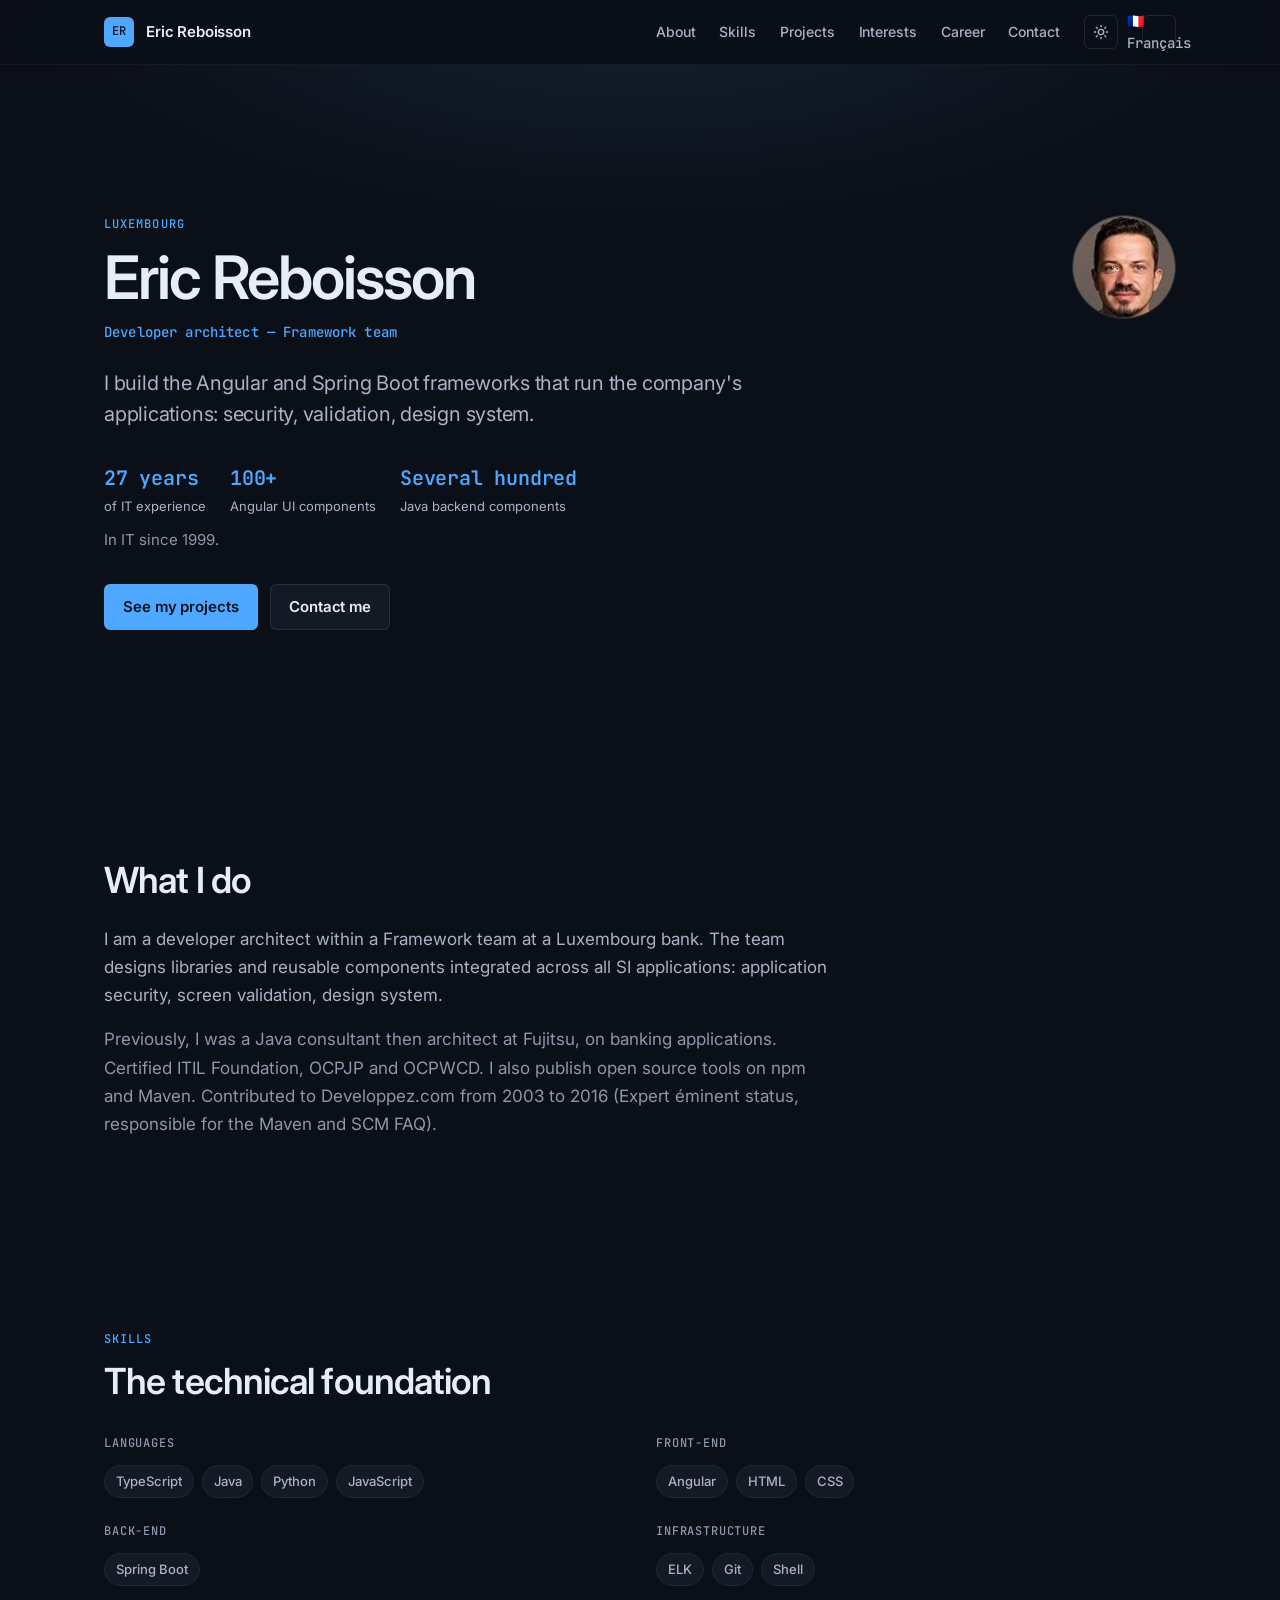
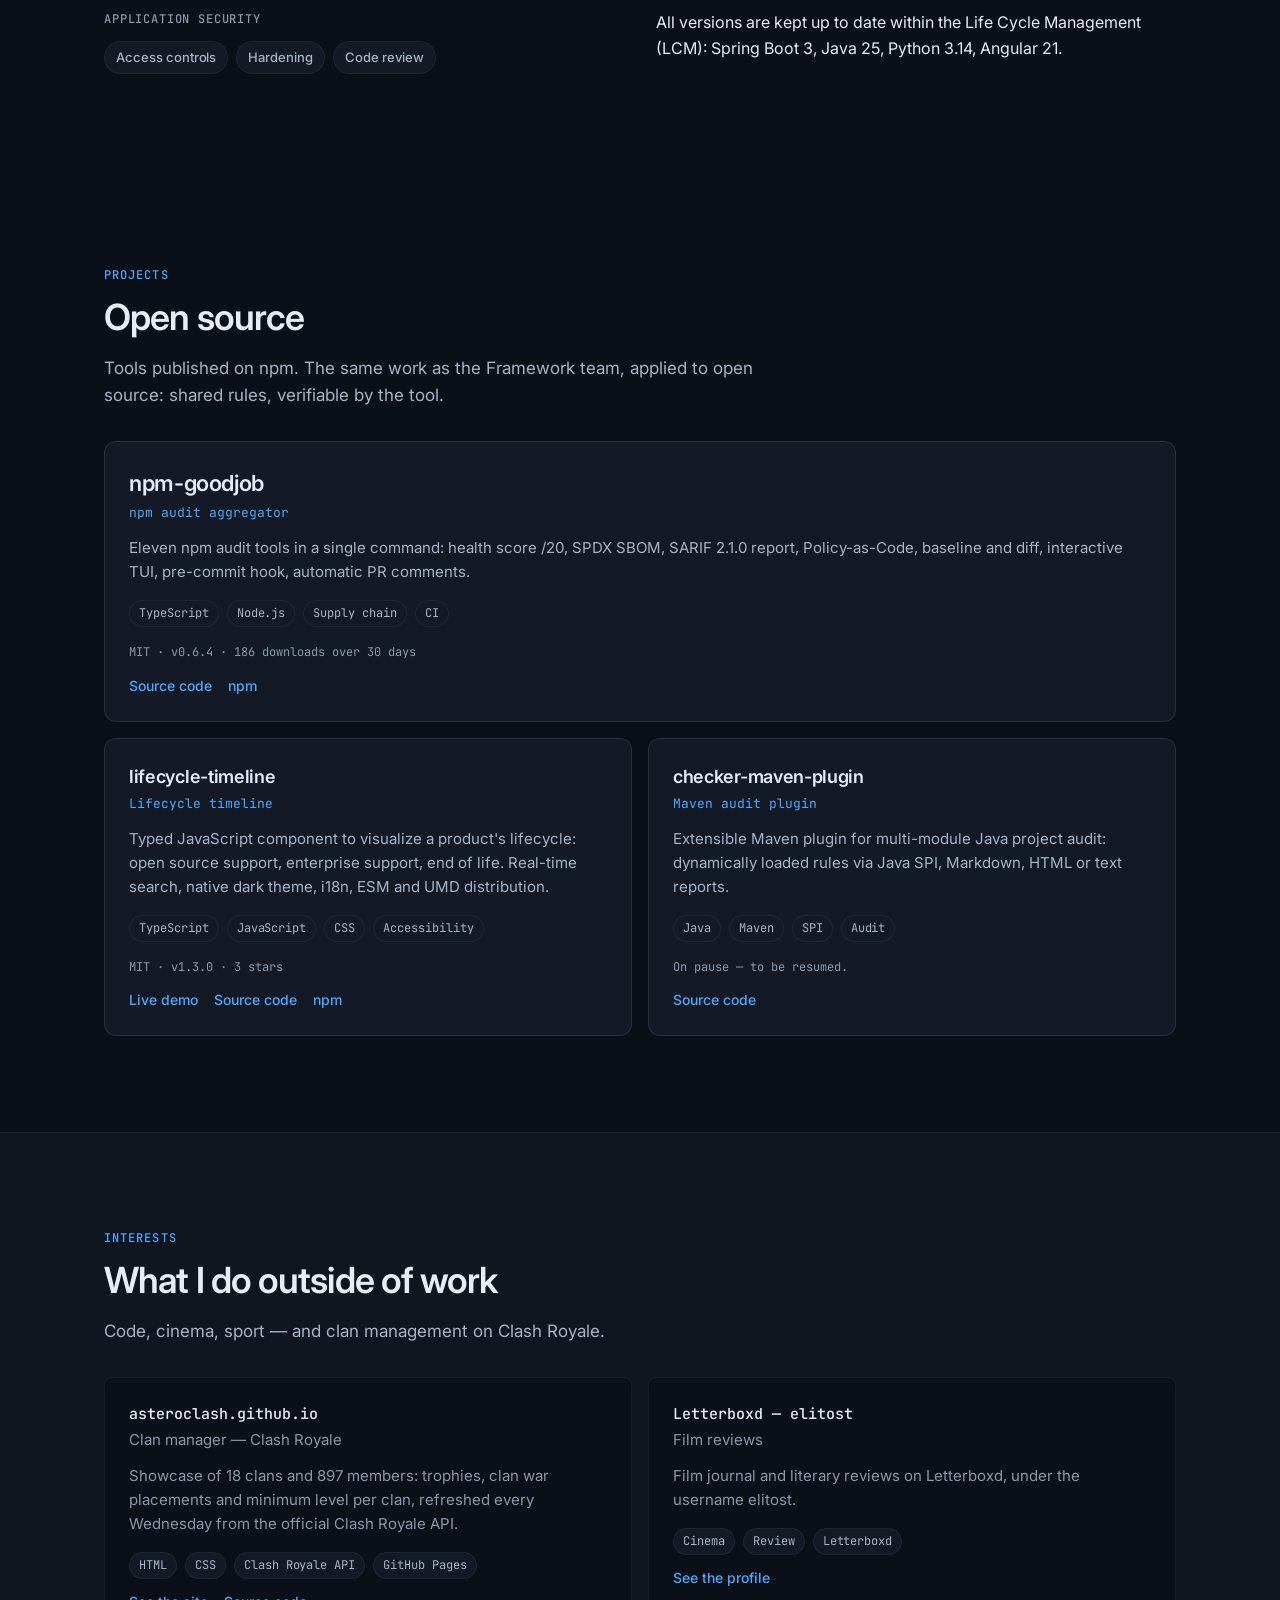
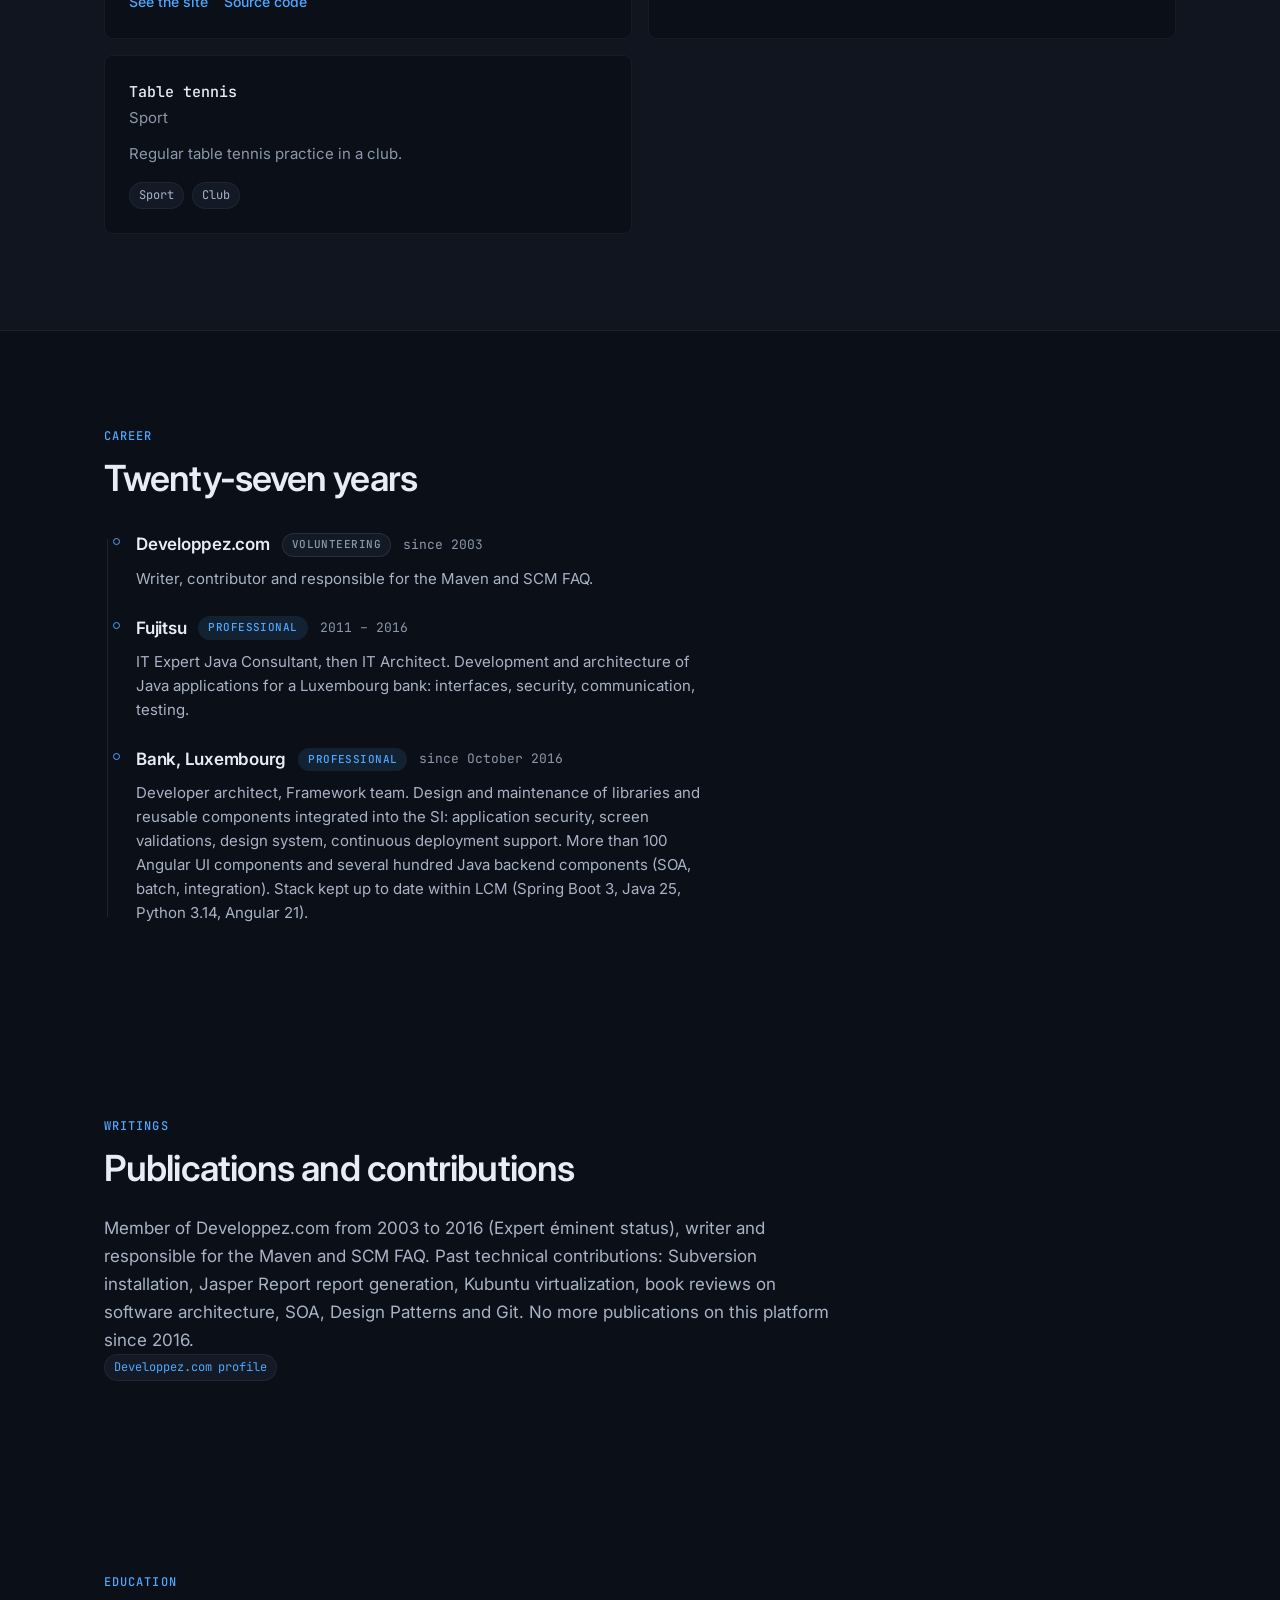
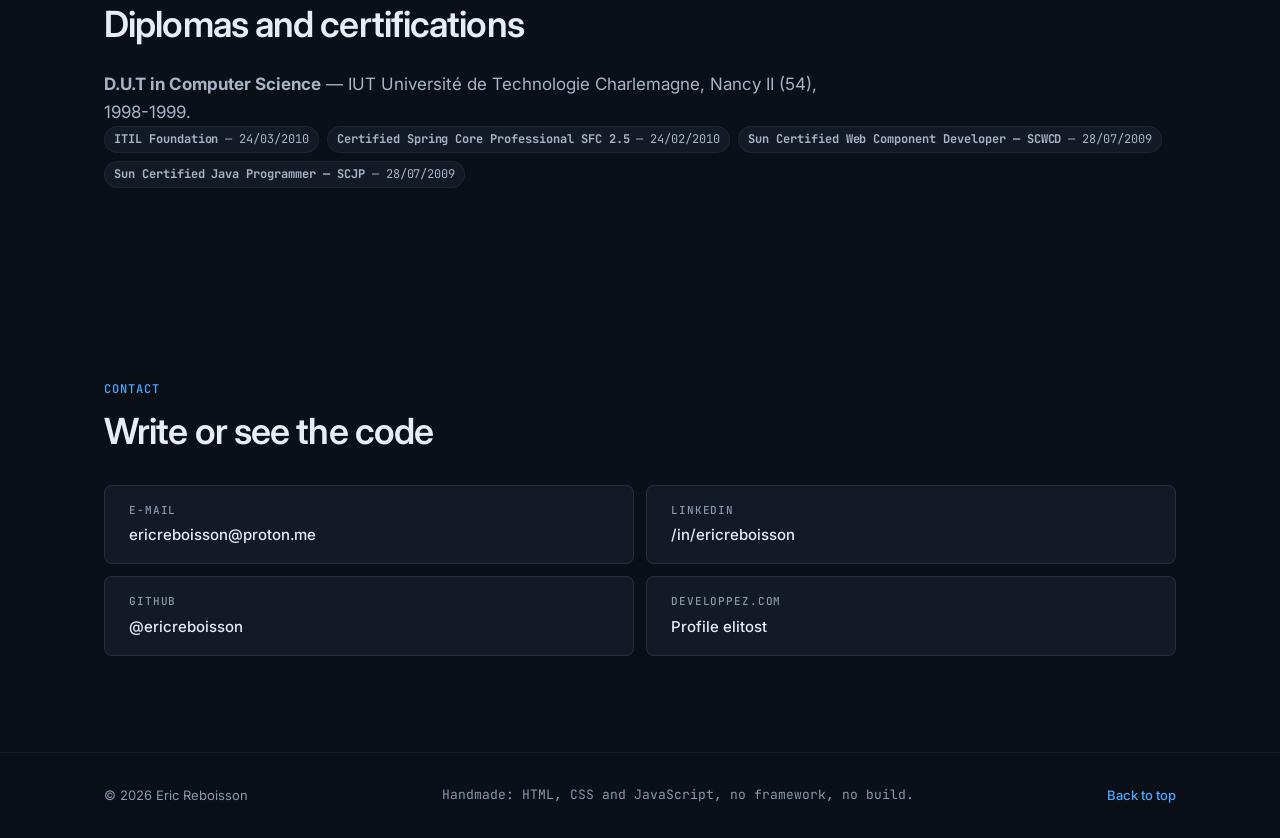
==== commit fbcb1197: "Section Formation et Education ajoutees, interets completes - index.html: section Formation (DUT 199" ====
--- a/index-en.html
+++ b/index-en.html
@@ -112,7 +112,7 @@
           <li><a href="#a-propos">About</a></li>
           <li><a href="#competences">Skills</a></li>
           <li><a href="#projets">Projects</a></li>
-          <li><a href="#loisirs">Hobbies</a></li>
+          <li><a href="#interests">Interests</a></li>
           <li><a href="#parcours">Career</a></li>
           <li><a href="#contact">Contact</a></li>
         </ul>
@@ -127,7 +127,7 @@
           </svg>
         </button>
         <!-- Changement de langue -->
-        <a class="lang-switch" href="index.html" hreflang="fr">Français</a>
+        <a class="lang-switch" href="index.html" hreflang="fr">🇫🇷 Français</a>
       </nav>
     </div>
   </header>
@@ -273,9 +273,6 @@
               <h3>npm-goodjob</h3>
               <p class="project-tagline">npm audit aggregator</p>
             </header>
-            <div class="project-image">
-              <img src="assets/projects/npm-goodjob.png" alt="Screenshot of npm-goodjob: npm audit dashboard" loading="lazy" width="400" height="225">
-            </div>
             <p class="project-desc">
               Eleven npm audit tools in a single command: health score /20,
               SPDX SBOM, SARIF 2.1.0 report, Policy-as-Code, baseline and diff,
@@ -301,9 +298,6 @@
               <h3>lifecycle-timeline</h3>
               <p class="project-tagline">Lifecycle timeline</p>
             </header>
-            <div class="project-image">
-              <img src="assets/projects/lifecycle-timeline.png" alt="Screenshot of lifecycle-timeline: product lifecycle timeline" loading="lazy" width="400" height="225">
-            </div>
             <p class="project-desc">
               Typed JavaScript component to visualize a product's lifecycle:
               open source support, enterprise support, end of life. Real-time
@@ -332,9 +326,6 @@
               <h3>checker-maven-plugin</h3>
               <p class="project-tagline">Maven audit plugin</p>
             </header>
-            <div class="project-image">
-              <img src="assets/projects/checker-maven-plugin.png" alt="Screenshot of checker-maven-plugin: Maven audit plugin" loading="lazy" width="400" height="225">
-            </div>
             <p class="project-desc">
               Extensible Maven plugin for multi-module Java project audit:
               dynamically loaded rules via Java SPI, Markdown, HTML or text reports.
@@ -355,23 +346,20 @@
     </section>
 
     <!-- =================================================================
-         5. LOISIRS — voluntarily separate from professional projects.
-         Repos live on a second GitHub account (asteroclash).
-         ================================================================= -->
-    <section class="section section-recessed" id="loisirs" aria-labelledby="titre-loisirs">
-      <div class="container">
-        <p class="eyebrow reveal">Hobbies</p>
-        <h2 class="section-title reveal" id="titre-loisirs" style="--d:1">What I build in the evening</h2>
+         5. INTERESTS — what I do outside of work.
+         ================================================================= -->
+    <section class="section section-recessed" id="interests" aria-labelledby="titre-interests">
+      <div class="container">
+        <p class="eyebrow reveal">Interests</p>
+        <h2 class="section-title reveal" id="titre-interests" style="--d:1">What I do outside of work</h2>
         <p class="section-lead reveal" style="--d:2">
-          Code for fun, on a second GitHub account. No clients,
-          no SLA — but the same reflexes.
+          Code, cinema, sport — and clan management on Clash Royale.
         </p>
 
-        <!-- Repos on https://github.com/asteroclash -->
         <div class="hobbies">
           <article class="hobby reveal" style="--d:3">
             <h3>asteroclash.github.io</h3>
-            <p>Weekly flyer for the Astero Level community</p>
+            <p>Clan manager — Clash Royale</p>
             <p class="hobby-desc">
               Showcase of 18 clans and 897 members: trophies, clan war
               placements and minimum level per clan, refreshed every Wednesday
@@ -391,14 +379,31 @@
           </article>
 
           <article class="hobby reveal" style="--d:4">
-            <h3>neon-breaker</h3>
-            <p>Web game</p>
-            <p class="hobby-desc">Single-file HTML game.</p>
+            <h3>Letterboxd — elitost</h3>
+            <p>Film reviews</p>
+            <p class="hobby-desc">
+              Film journal and literary reviews on Letterboxd, under the
+              username elitost.
+            </p>
+            <ul class="chips chips-sm">
+              <li>Cinema</li><li>Review</li><li>Letterboxd</li>
+            </ul>
             <p class="project-links">
-              <a href="https://github.com/asteroclash/neon-breaker" target="_blank" rel="noopener noreferrer">
-                Source code<span class="sr-only"> (opens in a new tab)</span>
-              </a>
-            </p>
+              <a href="https://letterboxd.com/elitost/" target="_blank" rel="noopener noreferrer">
+                See the profile<span class="sr-only"> (opens in a new tab)</span>
+              </a>
+            </p>
+          </article>
+
+          <article class="hobby reveal" style="--d:5">
+            <h3>Table tennis</h3>
+            <p>Sport</p>
+            <p class="hobby-desc">
+              Regular table tennis practice in a club.
+            </p>
+            <ul class="chips chips-sm">
+              <li>Sport</li><li>Club</li>
+            </ul>
           </article>
         </div>
       </div>
@@ -491,7 +496,29 @@
     </section>
 
     <!-- =================================================================
-         7. CONTACT — four links, no form, no backend.
+         7. EDUCATION — diplomas and certifications.
+         ================================================================= -->
+    <section class="section" id="education" aria-labelledby="titre-education">
+      <div class="container">
+        <p class="eyebrow reveal">Education</p>
+        <h2 class="section-title reveal" id="titre-education" style="--d:1">Diplomas and certifications</h2>
+        <div class="prose reveal" style="--d:2">
+          <p>
+            <strong>D.U.T in Computer Science</strong> — IUT Université de Technologie Charlemagne, Nancy II (54),
+            1998-1999.
+          </p>
+        </div>
+        <ul class="chips chips-sm reveal" style="--d:3">
+          <li><strong>ITIL Foundation</strong> — 24/03/2010</li>
+          <li><strong>Certified Spring Core Professional SFC 2.5</strong> — 24/02/2010</li>
+          <li><strong>Sun Certified Web Component Developer — SCWCD</strong> — 28/07/2009</li>
+          <li><strong>Sun Certified Java Programmer — SCJP</strong> — 28/07/2009</li>
+        </ul>
+      </div>
+    </section>
+
+    <!-- =================================================================
+         8. CONTACT — four links, no form, no backend.
          Modify the href below to change contact details.
          ================================================================= -->
     <section class="section" id="contact" aria-labelledby="titre-contact">
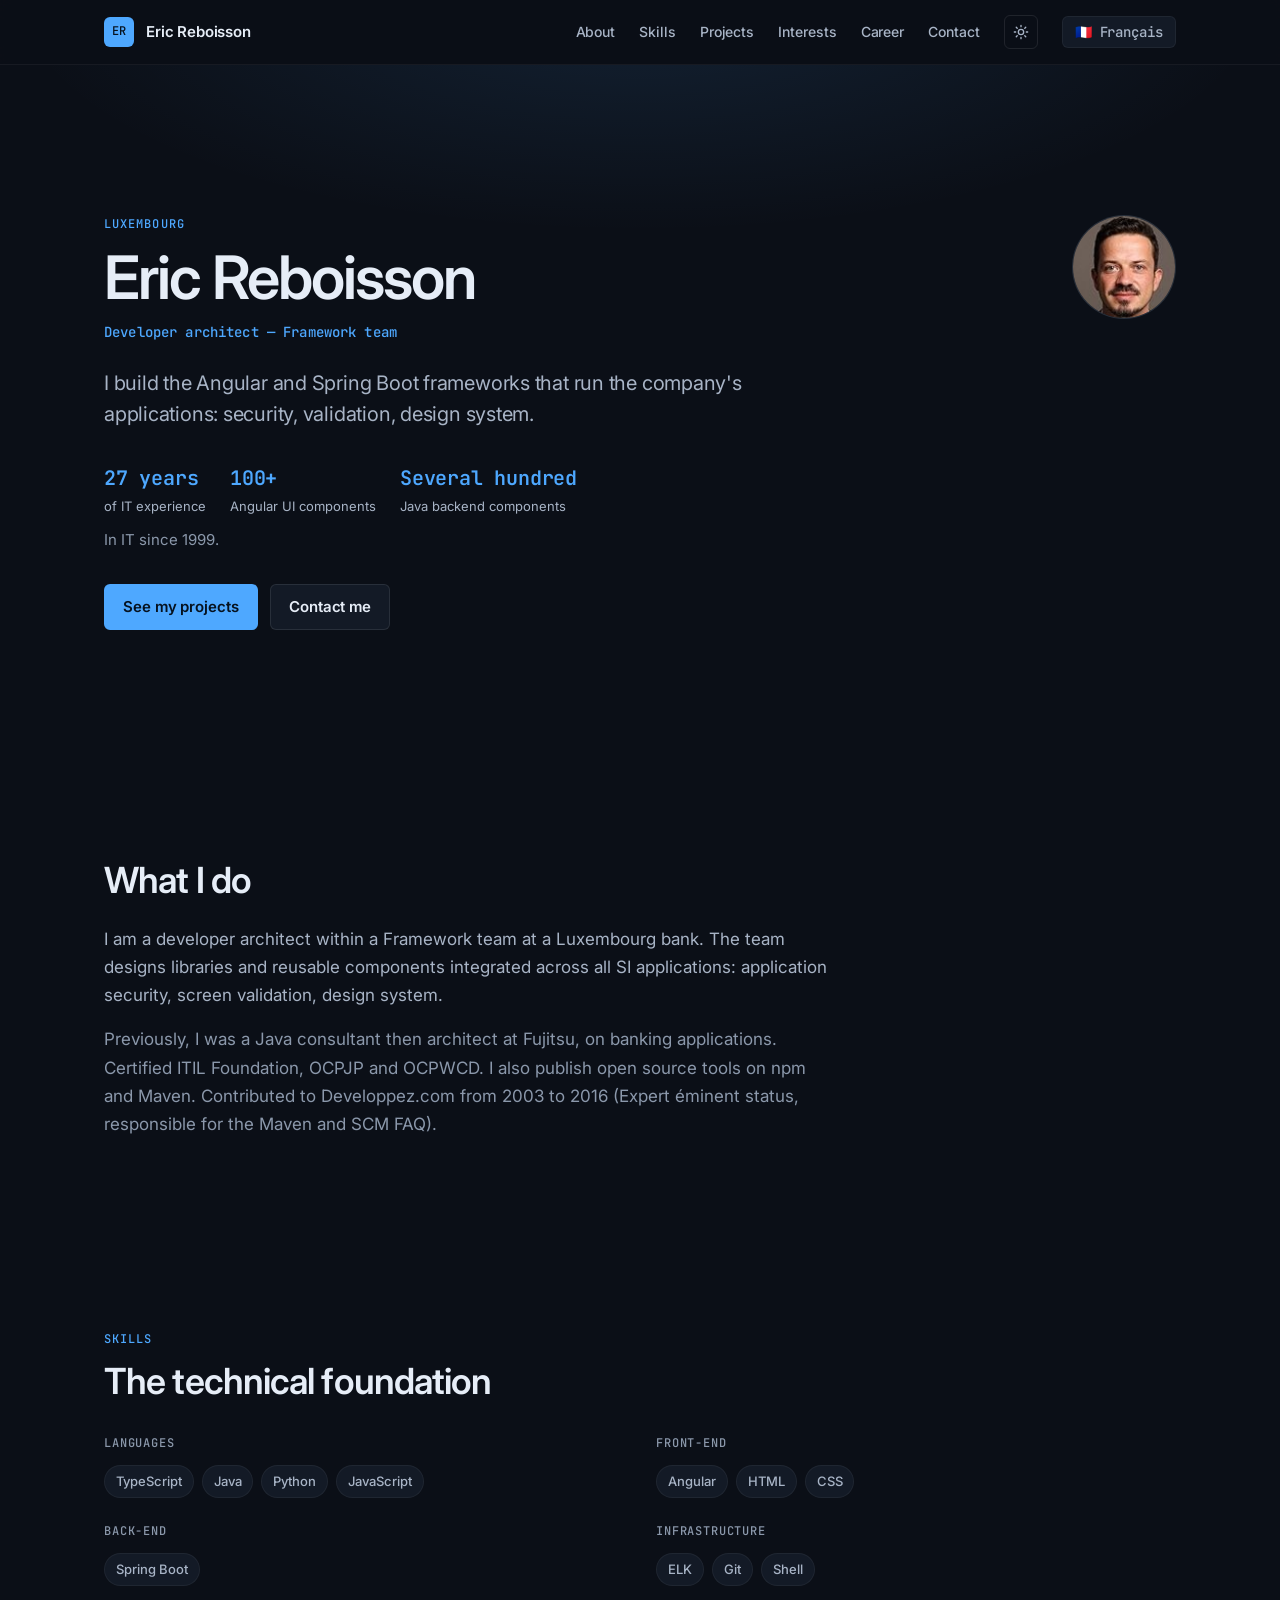
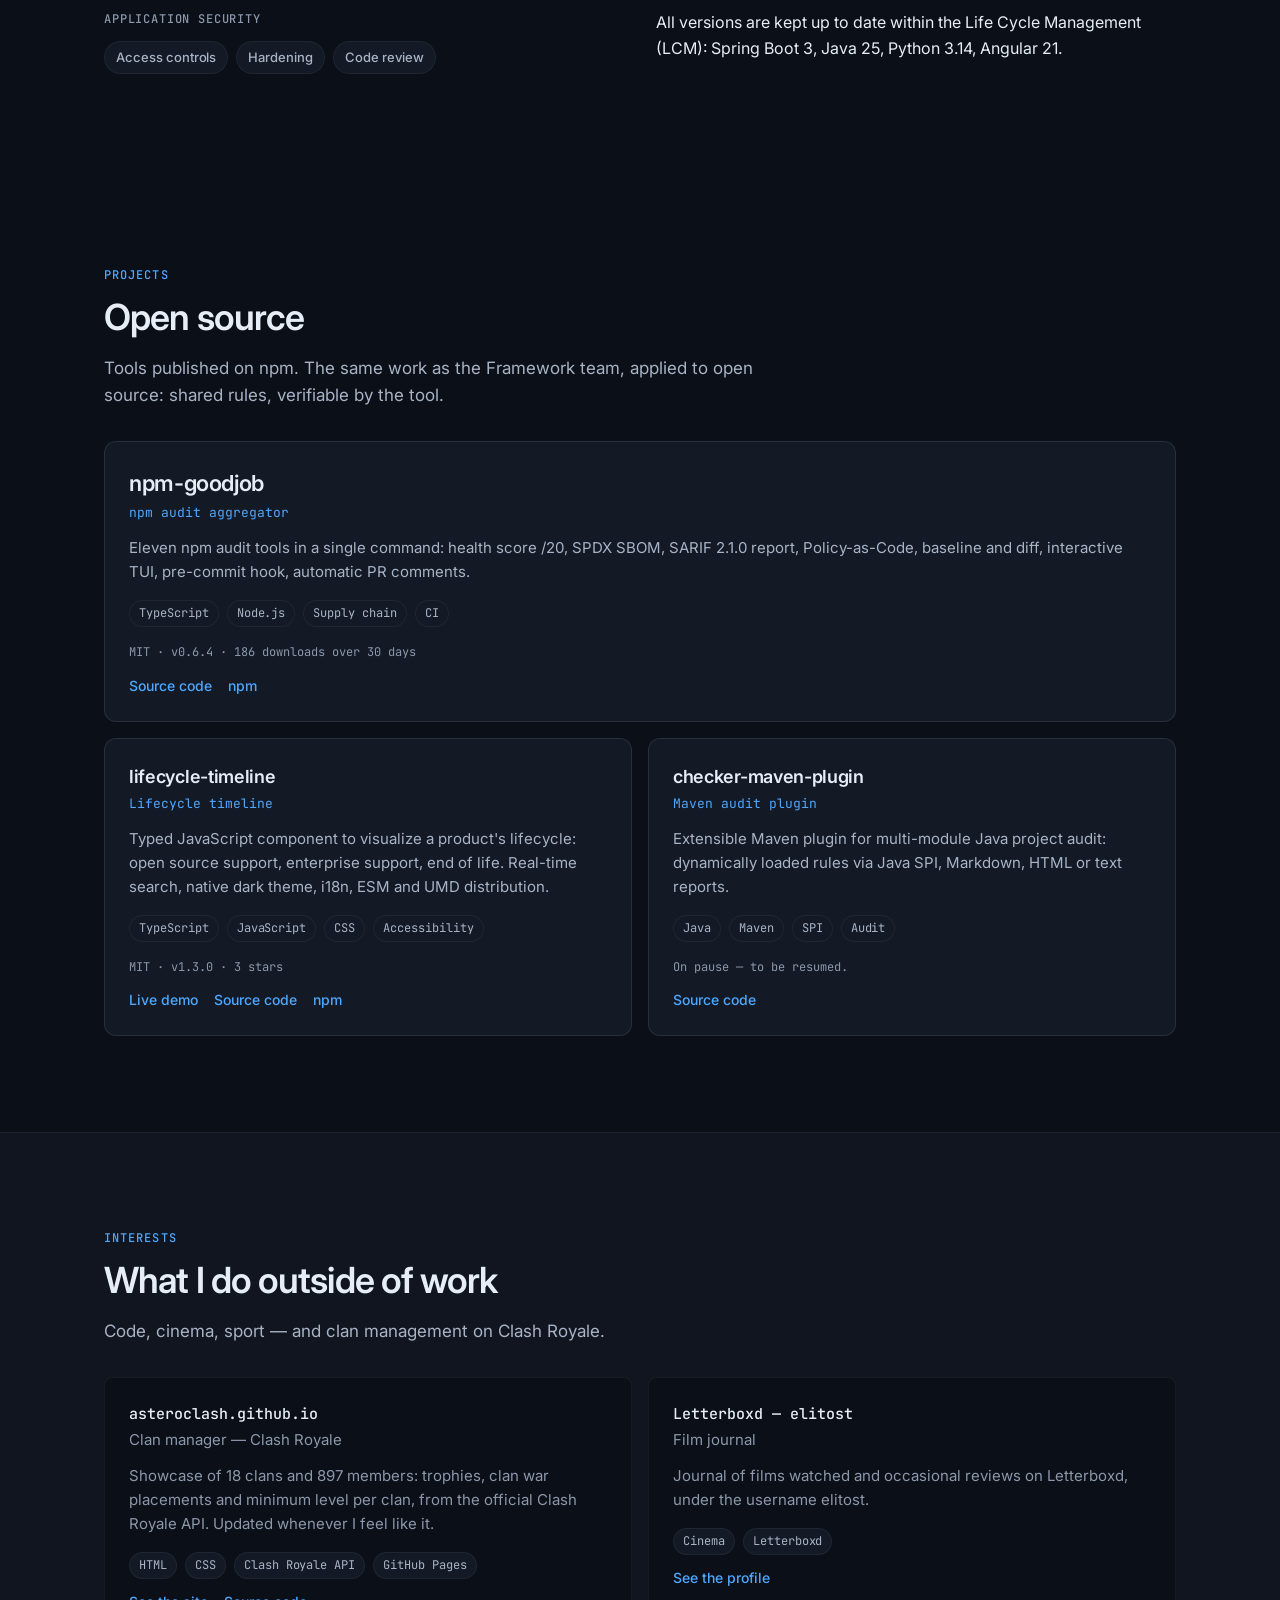
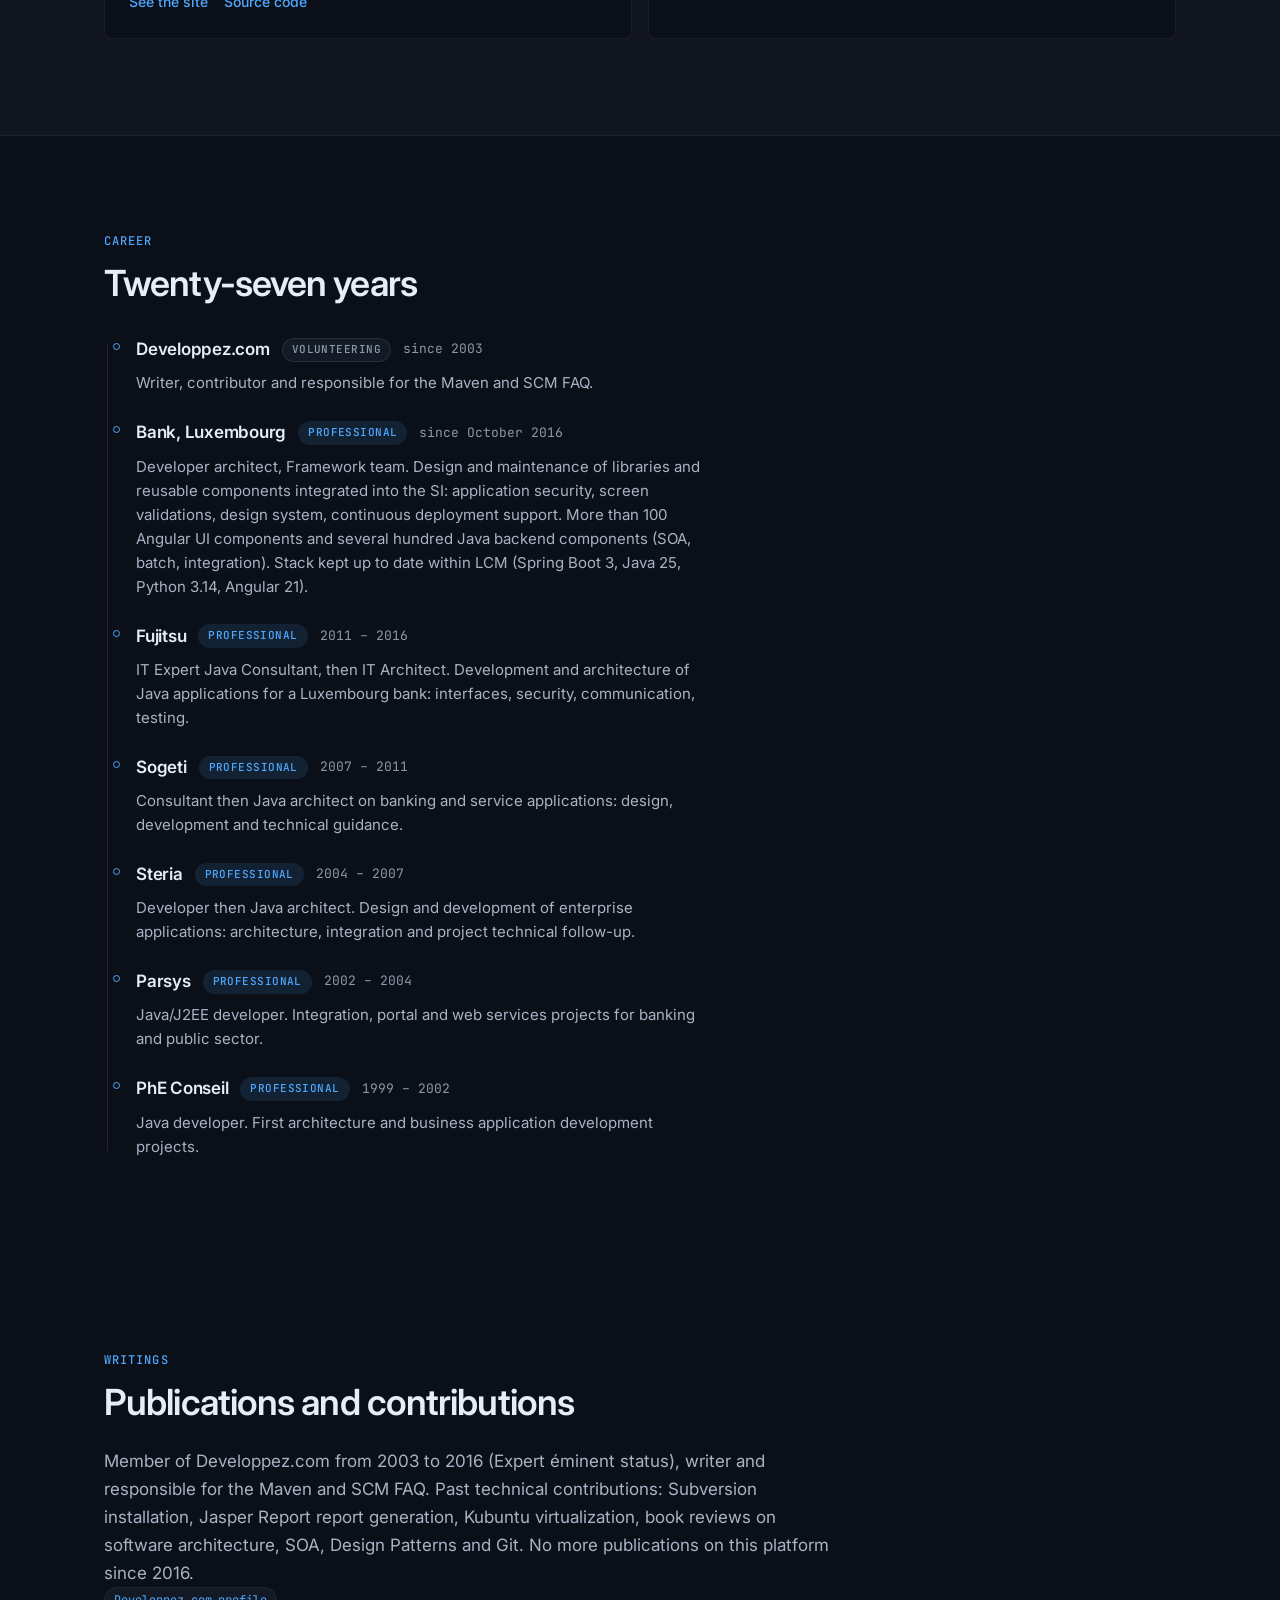
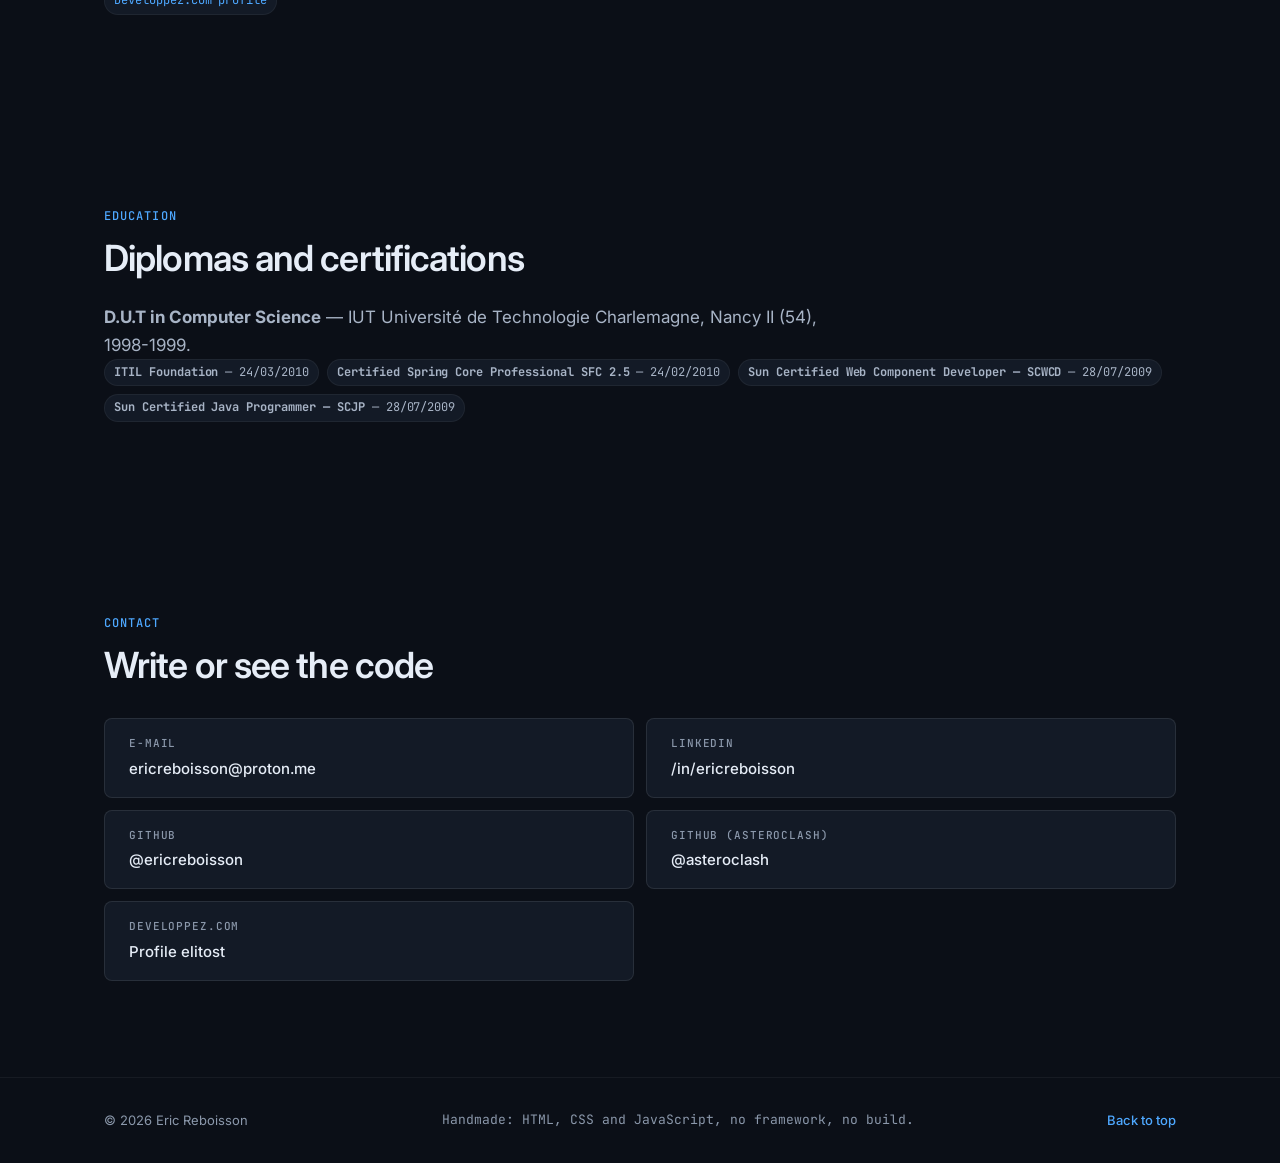
==== commit e19dde72: "Ajouter expériences manquantes, nettoyer contact et centres d'intérêt - Parcours: ajouter Sogeti, St" ====
--- a/index-en.html
+++ b/index-en.html
@@ -362,8 +362,8 @@
             <p>Clan manager — Clash Royale</p>
             <p class="hobby-desc">
               Showcase of 18 clans and 897 members: trophies, clan war
-              placements and minimum level per clan, refreshed every Wednesday
-              from the official Clash Royale API.
+              placements and minimum level per clan, from the official Clash
+              Royale API. Updated whenever I feel like it.
             </p>
             <ul class="chips chips-sm">
               <li>HTML</li><li>CSS</li><li>Clash Royale API</li><li>GitHub Pages</li>
@@ -380,30 +380,19 @@
 
           <article class="hobby reveal" style="--d:4">
             <h3>Letterboxd — elitost</h3>
-            <p>Film reviews</p>
+            <p>Film journal</p>
             <p class="hobby-desc">
-              Film journal and literary reviews on Letterboxd, under the
-              username elitost.
+              Journal of films watched and occasional reviews on Letterboxd,
+              under the username elitost.
             </p>
             <ul class="chips chips-sm">
-              <li>Cinema</li><li>Review</li><li>Letterboxd</li>
+              <li>Cinema</li><li>Letterboxd</li>
             </ul>
             <p class="project-links">
               <a href="https://letterboxd.com/elitost/" target="_blank" rel="noopener noreferrer">
                 See the profile<span class="sr-only"> (opens in a new tab)</span>
               </a>
             </p>
-          </article>
-
-          <article class="hobby reveal" style="--d:5">
-            <h3>Table tennis</h3>
-            <p>Sport</p>
-            <p class="hobby-desc">
-              Regular table tennis practice in a club.
-            </p>
-            <ul class="chips chips-sm">
-              <li>Sport</li><li>Club</li>
-            </ul>
           </article>
         </div>
       </div>
@@ -437,22 +426,6 @@
             <div class="timeline-marker" aria-hidden="true"></div>
             <div class="timeline-body">
               <p class="timeline-meta">
-                <span class="timeline-org">Fujitsu</span>
-                <span class="badge badge-job">Professional</span>
-                <span class="timeline-period">2011 – 2016</span>
-              </p>
-              <p class="timeline-desc">
-                IT Expert Java Consultant, then IT Architect. Development and
-                architecture of Java applications for a Luxembourg bank:
-                interfaces, security, communication, testing.
-              </p>
-            </div>
-          </li>
-
-          <li class="timeline-item reveal" style="--d:4">
-            <div class="timeline-marker" aria-hidden="true"></div>
-            <div class="timeline-body">
-              <p class="timeline-meta">
                 <span class="timeline-org">Bank, Luxembourg</span>
                 <span class="badge badge-job">Professional</span>
                 <span class="timeline-period">since October 2016</span>
@@ -465,6 +438,83 @@
                 components and several hundred Java backend components
                 (SOA, batch, integration). Stack kept up to date within LCM
                 (Spring Boot 3, Java 25, Python 3.14, Angular 21).
+              </p>
+            </div>
+          </li>
+
+          <li class="timeline-item reveal" style="--d:4">
+            <div class="timeline-marker" aria-hidden="true"></div>
+            <div class="timeline-body">
+              <p class="timeline-meta">
+                <span class="timeline-org">Fujitsu</span>
+                <span class="badge badge-job">Professional</span>
+                <span class="timeline-period">2011 – 2016</span>
+              </p>
+              <p class="timeline-desc">
+                IT Expert Java Consultant, then IT Architect. Development and
+                architecture of Java applications for a Luxembourg bank:
+                interfaces, security, communication, testing.
+              </p>
+            </div>
+          </li>
+
+          <li class="timeline-item reveal" style="--d:5">
+            <div class="timeline-marker" aria-hidden="true"></div>
+            <div class="timeline-body">
+              <p class="timeline-meta">
+                <span class="timeline-org">Sogeti</span>
+                <span class="badge badge-job">Professional</span>
+                <span class="timeline-period">2007 – 2011</span>
+              </p>
+              <p class="timeline-desc">
+                Consultant then Java architect on banking and service
+                applications: design, development and technical guidance.
+              </p>
+            </div>
+          </li>
+
+          <li class="timeline-item reveal" style="--d:6">
+            <div class="timeline-marker" aria-hidden="true"></div>
+            <div class="timeline-body">
+              <p class="timeline-meta">
+                <span class="timeline-org">Steria</span>
+                <span class="badge badge-job">Professional</span>
+                <span class="timeline-period">2004 – 2007</span>
+              </p>
+              <p class="timeline-desc">
+                Developer then Java architect. Design and development of
+                enterprise applications: architecture, integration and project
+                technical follow-up.
+              </p>
+            </div>
+          </li>
+
+          <li class="timeline-item reveal" style="--d:7">
+            <div class="timeline-marker" aria-hidden="true"></div>
+            <div class="timeline-body">
+              <p class="timeline-meta">
+                <span class="timeline-org">Parsys</span>
+                <span class="badge badge-job">Professional</span>
+                <span class="timeline-period">2002 – 2004</span>
+              </p>
+              <p class="timeline-desc">
+                Java/J2EE developer. Integration, portal and web services
+                projects for banking and public sector.
+              </p>
+            </div>
+          </li>
+
+          <li class="timeline-item reveal" style="--d:8">
+            <div class="timeline-marker" aria-hidden="true"></div>
+            <div class="timeline-body">
+              <p class="timeline-meta">
+                <span class="timeline-org">PhE Conseil</span>
+                <span class="badge badge-job">Professional</span>
+                <span class="timeline-period">1999 – 2002</span>
+              </p>
+              <p class="timeline-desc">
+                Java developer. First architecture and business application
+                development projects.
               </p>
             </div>
           </li>
@@ -544,6 +594,12 @@
             </a>
           </li>
           <li class="contact-item reveal" style="--d:5">
+            <span class="contact-label">GitHub (asteroclash)</span>
+            <a class="contact-value" href="https://github.com/asteroclash" target="_blank" rel="noopener noreferrer">
+              @asteroclash<span class="sr-only"> (opens in a new tab)</span>
+            </a>
+          </li>
+          <li class="contact-item reveal" style="--d:5">
             <span class="contact-label">Developpez.com</span>
             <a class="contact-value" href="https://www.developpez.com/user/profil/23974/elitost" target="_blank" rel="noopener noreferrer">
               Profile elitost<span class="sr-only"> (opens in a new tab)</span>
--- a/style.css
+++ b/style.css
@@ -322,13 +322,13 @@
 .lang-switch {
   display: inline-flex;
   align-items: center;
-  justify-content: center;
-  width: 34px; height: 34px;
-  background: none;
-  border: 1px solid var(--border);
+  gap: var(--sp-1);
+  padding: var(--sp-1) var(--sp-3);
+  background: var(--surface);
+  border: 1px solid var(--border-subtle);
   border-radius: var(--r-sm);
   color: var(--text-2);
-  font-size: 0.75rem;
+  font-size: 0.875rem;
   font-family: var(--font-mono);
   font-weight: 500;
   cursor: pointer;
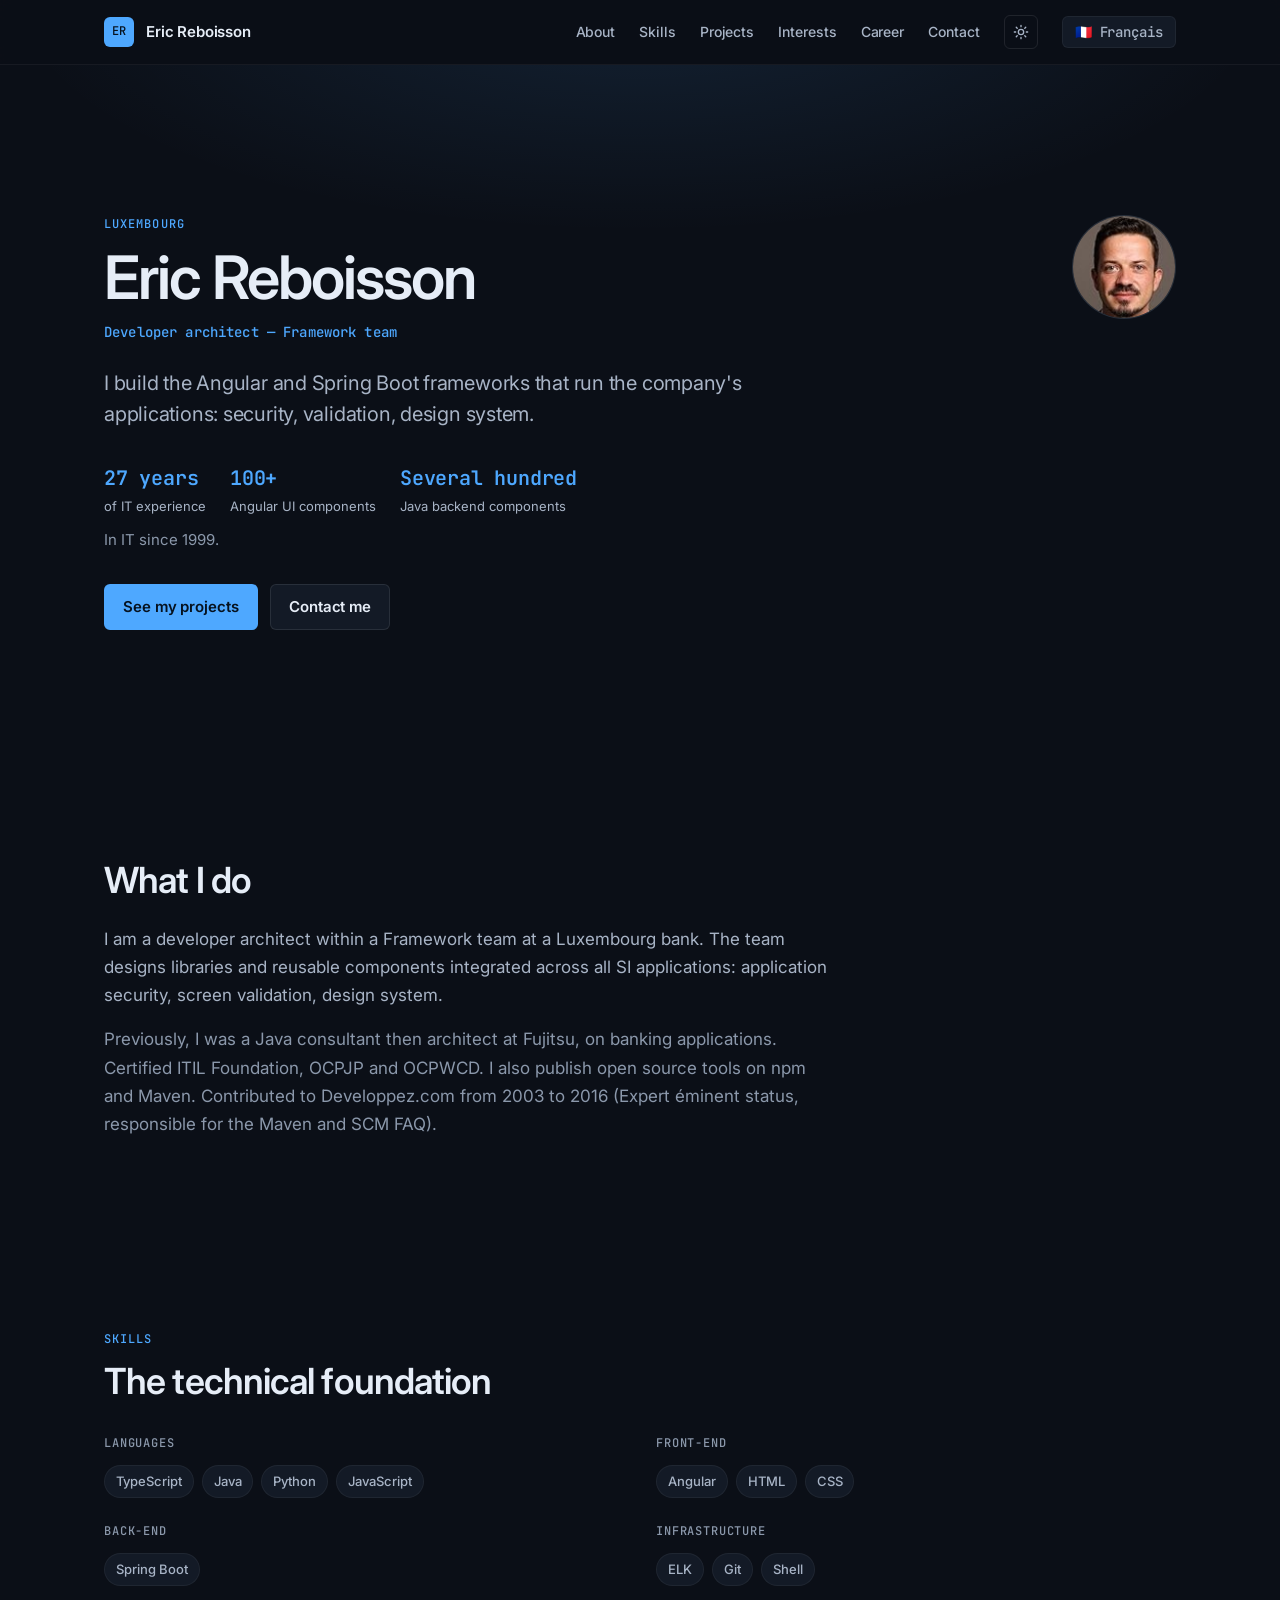
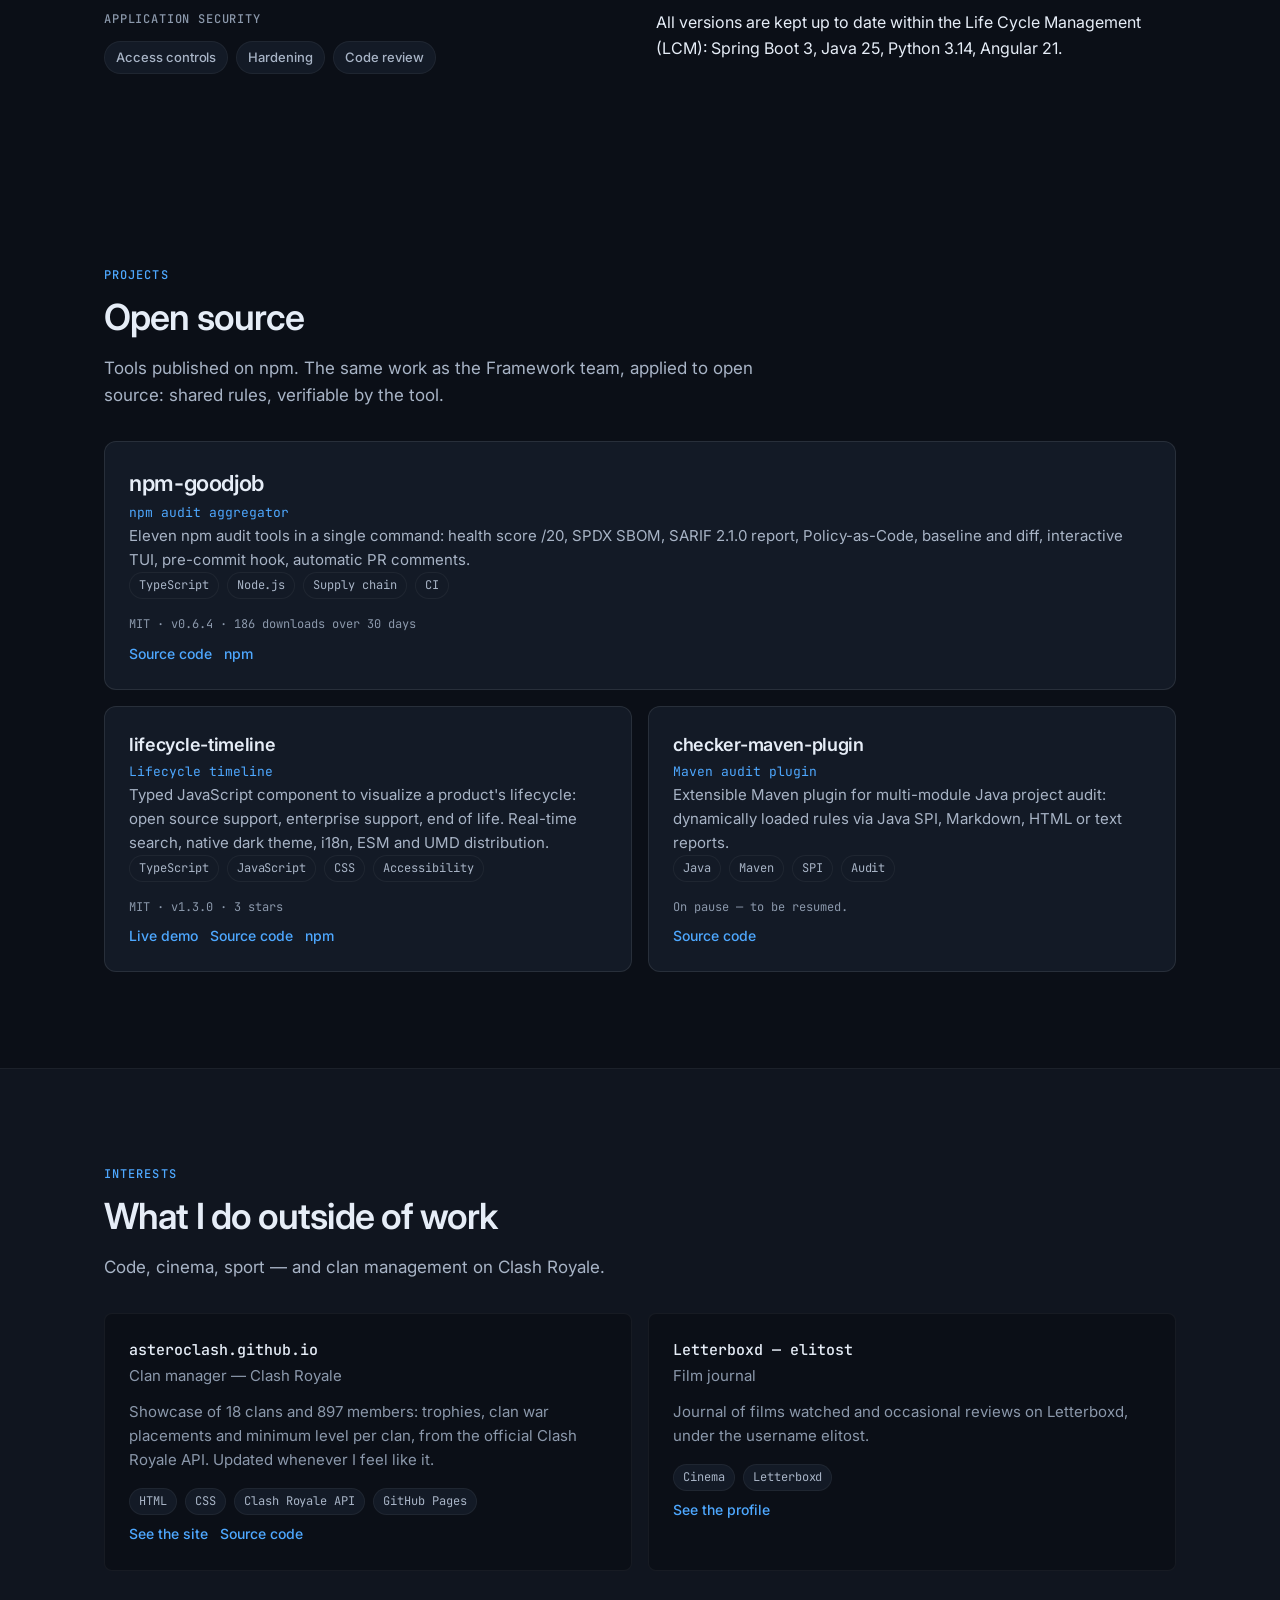
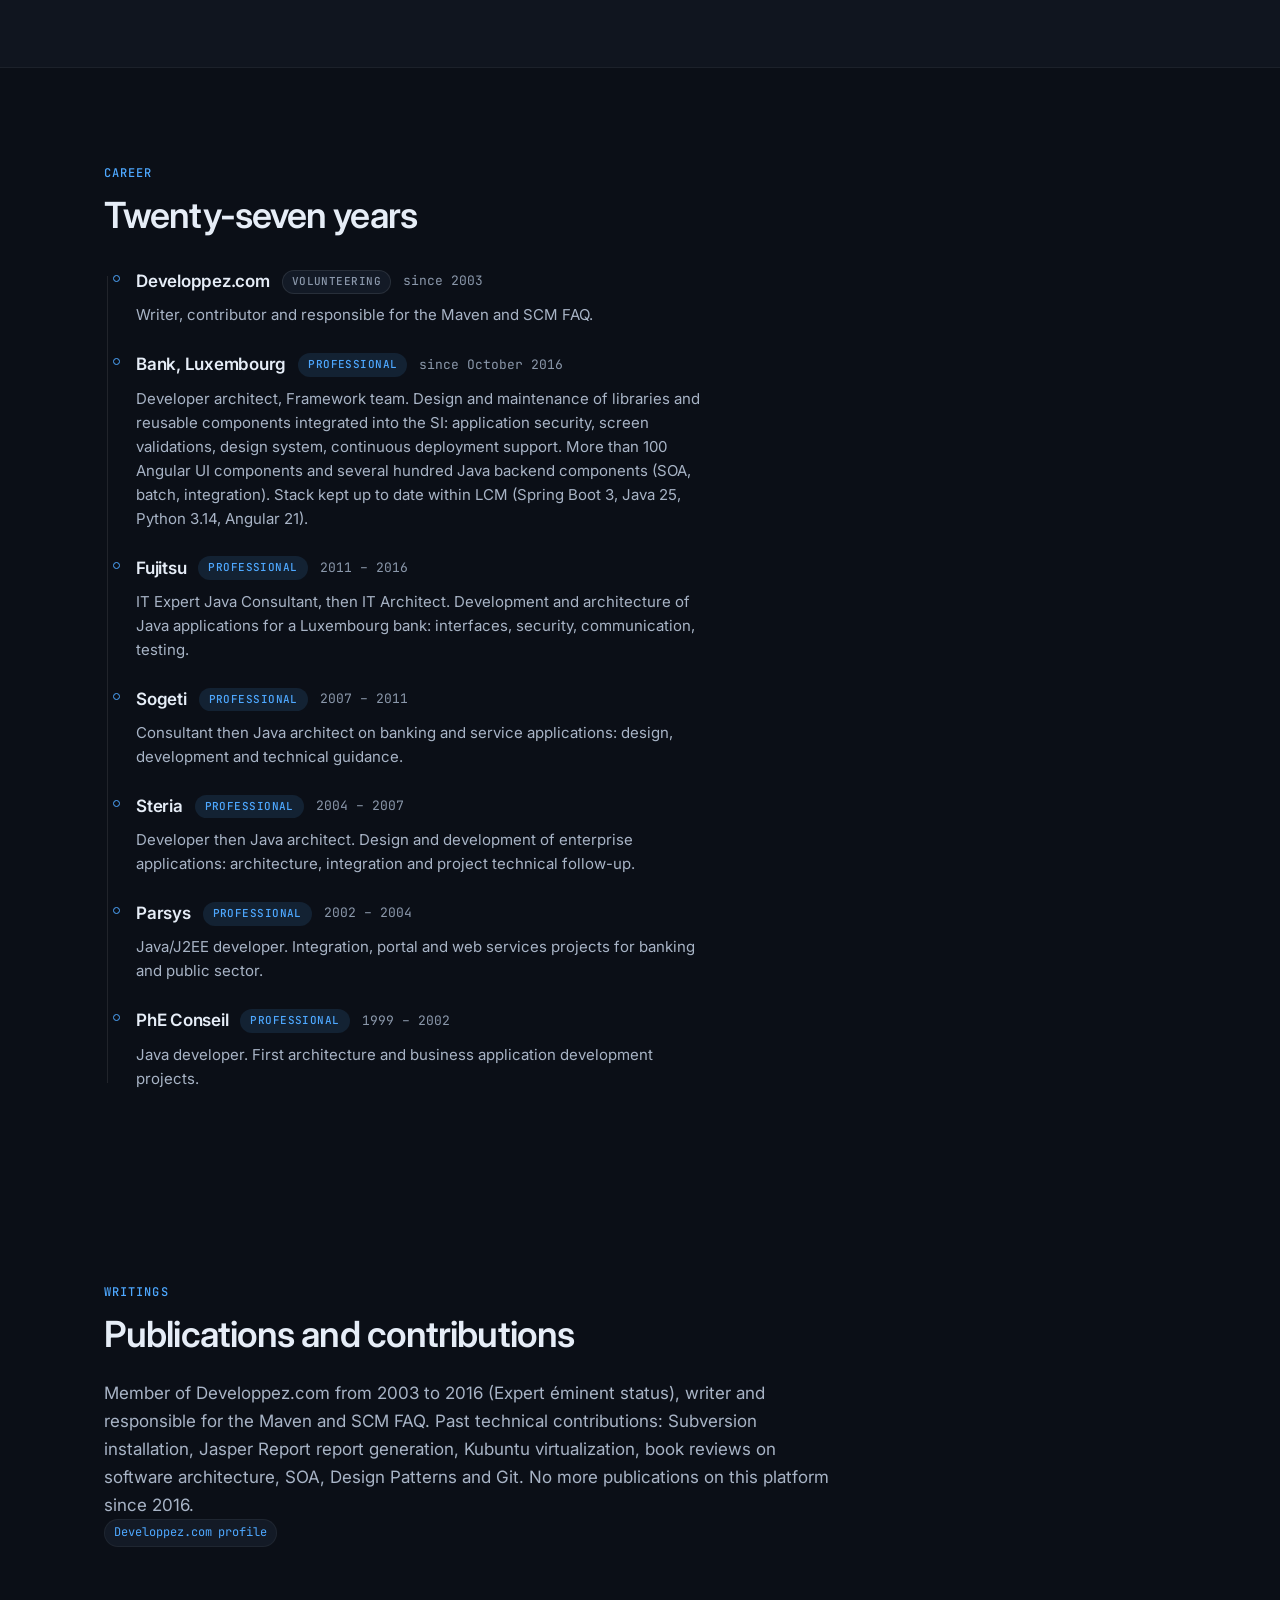
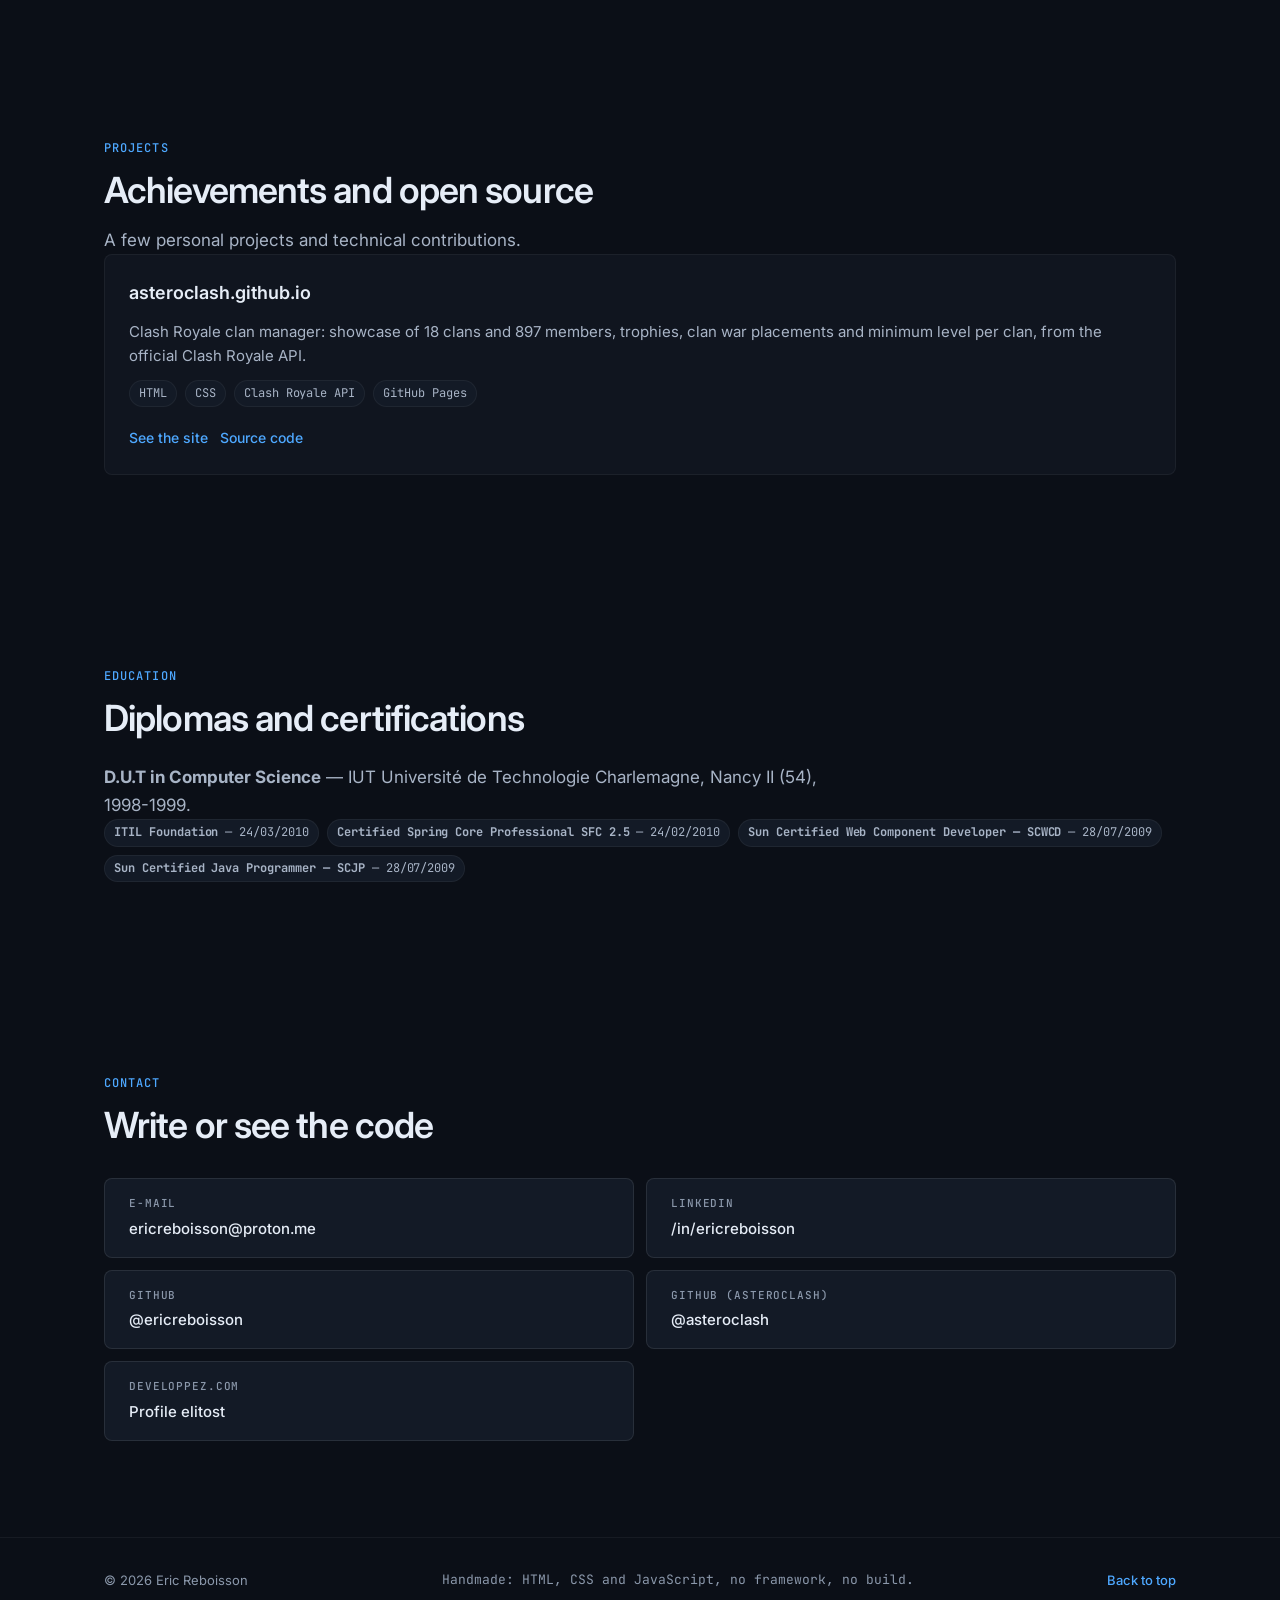
==== commit 98c4a2ef: "Ajouter section Projets, corriger sitemap et doublon --d - sitemap: ajouter index-en.html - Projets:" ====
--- a/index-en.html
+++ b/index-en.html
@@ -546,6 +546,41 @@
     </section>
 
     <!-- =================================================================
+         6bis. PROJECTS — achievements and open source.
+         ================================================================= -->
+    <section class="section" id="projets" aria-labelledby="titre-projets">
+      <div class="container">
+        <p class="eyebrow reveal">Projects</p>
+        <h2 class="section-title reveal" id="titre-projets" style="--d:1">Achievements and open source</h2>
+        <p class="section-lead reveal" style="--d:2">
+          A few personal projects and technical contributions.
+        </p>
+        <ul class="projects-grid reveal" style="--d:3">
+          <li class="project-card reveal" style="--d:4">
+            <h3 class="project-title">asteroclash.github.io</h3>
+            <p class="project-desc">
+              Clash Royale clan manager: showcase of 18 clans and 897 members,
+              trophies, clan war placements and minimum level per clan, from
+              the official Clash Royale API.
+            </p>
+            <ul class="chips chips-sm">
+              <li>HTML</li><li>CSS</li><li>Clash Royale API</li><li>GitHub Pages</li>
+            </ul>
+            <p class="project-links">
+              <a href="https://asteroclash.github.io/" target="_blank" rel="noopener noreferrer">
+                See the site<span class="sr-only"> (opens in a new tab)</span>
+              </a>
+              <a href="https://github.com/asteroclash/asteroclash.github.io" target="_blank" rel="noopener noreferrer">
+                Source code<span class="sr-only"> (opens in a new tab)</span>
+              </a>
+            </p>
+          </li>
+          <!-- Add more projects here, by replicating the <li> above -->
+        </ul>
+      </div>
+    </section>
+
+    <!-- =================================================================
          7. EDUCATION — diplomas and certifications.
          ================================================================= -->
     <section class="section" id="education" aria-labelledby="titre-education">
@@ -599,7 +634,7 @@
               @asteroclash<span class="sr-only"> (opens in a new tab)</span>
             </a>
           </li>
-          <li class="contact-item reveal" style="--d:5">
+          <li class="contact-item reveal" style="--d:6">
             <span class="contact-label">Developpez.com</span>
             <a class="contact-value" href="https://www.developpez.com/user/profil/23974/elitost" target="_blank" rel="noopener noreferrer">
               Profile elitost<span class="sr-only"> (opens in a new tab)</span>
--- a/style.css
+++ b/style.css
@@ -903,3 +903,46 @@
   .js .reveal { opacity: 1 !important; transform: none !important; }
   body { background: #fff; color: #000; }
 }
+
+/* --- Section Projets --- */
+.projects-grid {
+  display: grid;
+  gap: var(--sp-6);
+  grid-template-columns: repeat(auto-fit, minmax(280px, 1fr));
+  list-style: none;
+  padding: 0;
+  margin: 0;
+}
+.project-card {
+  background: var(--panel);
+  border: 1px solid var(--border-subtle);
+  border-radius: var(--r-md);
+  padding: var(--sp-5);
+  display: flex;
+  flex-direction: column;
+  gap: var(--sp-3);
+}
+.project-title {
+  margin: 0;
+  font-size: 1.125rem;
+  font-weight: 600;
+  color: var(--text);
+}
+.project-desc {
+  margin: 0;
+  font-size: 0.9375rem;
+  color: var(--text-2);
+  line-height: 1.6;
+}
+.project-links {
+  margin-top: var(--sp-2);
+  display: flex;
+  gap: var(--sp-3);
+  flex-wrap: wrap;
+}
+.project-links a {
+  color: var(--accent);
+  text-decoration: none;
+  font-size: 0.875rem;
+}
+.project-links a:hover { text-decoration: underline; }
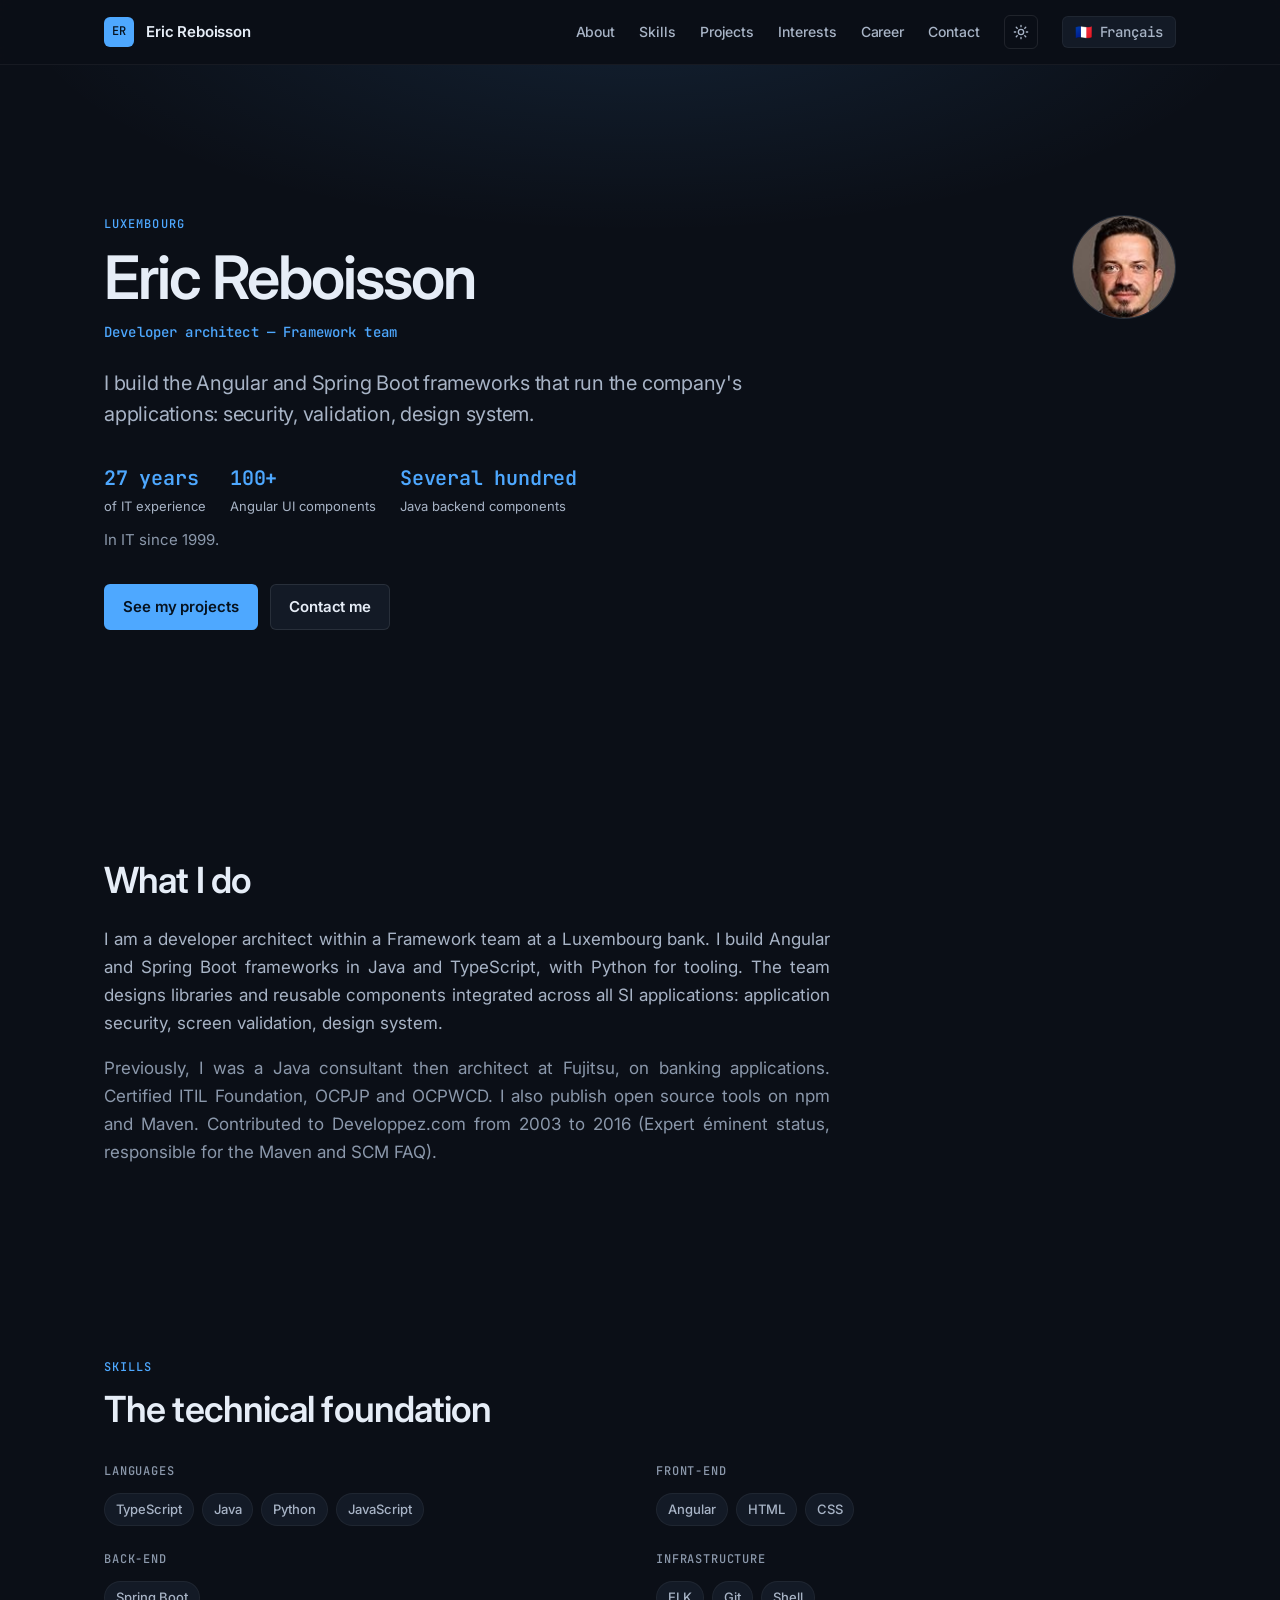
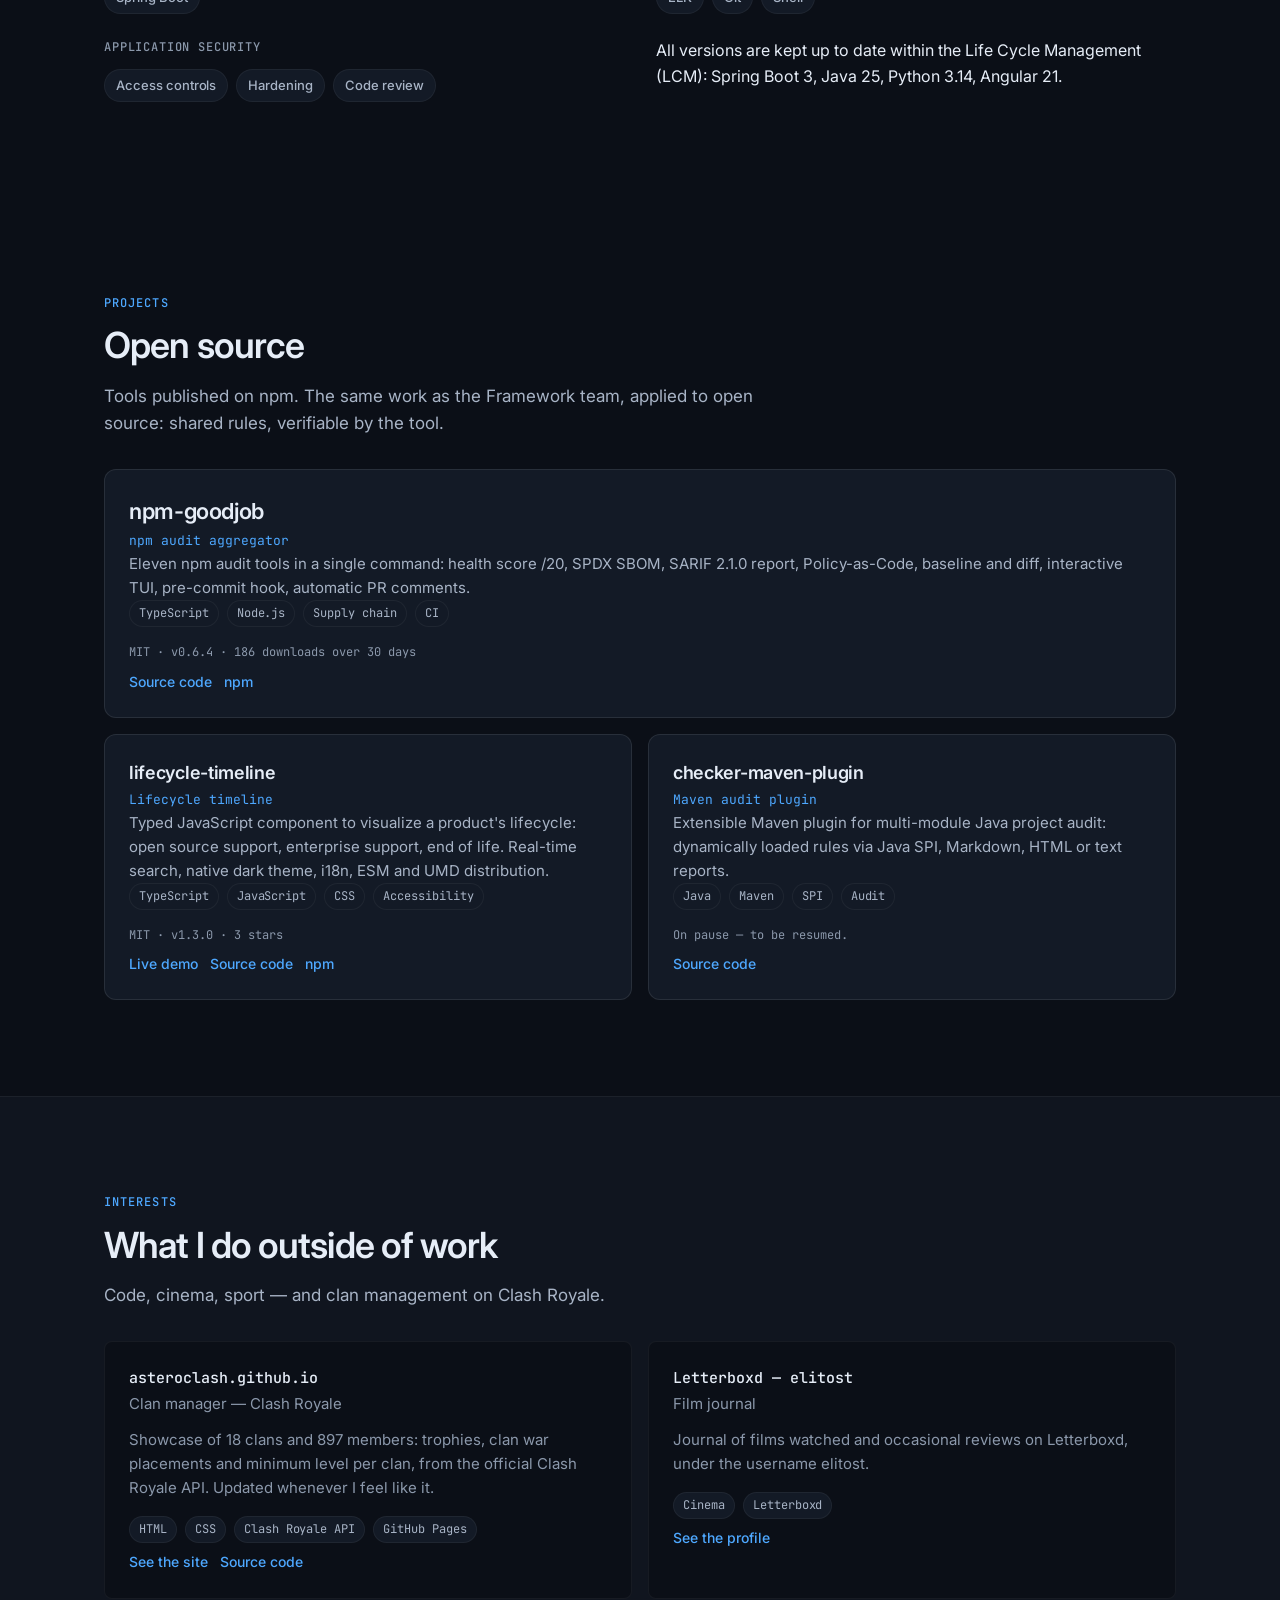
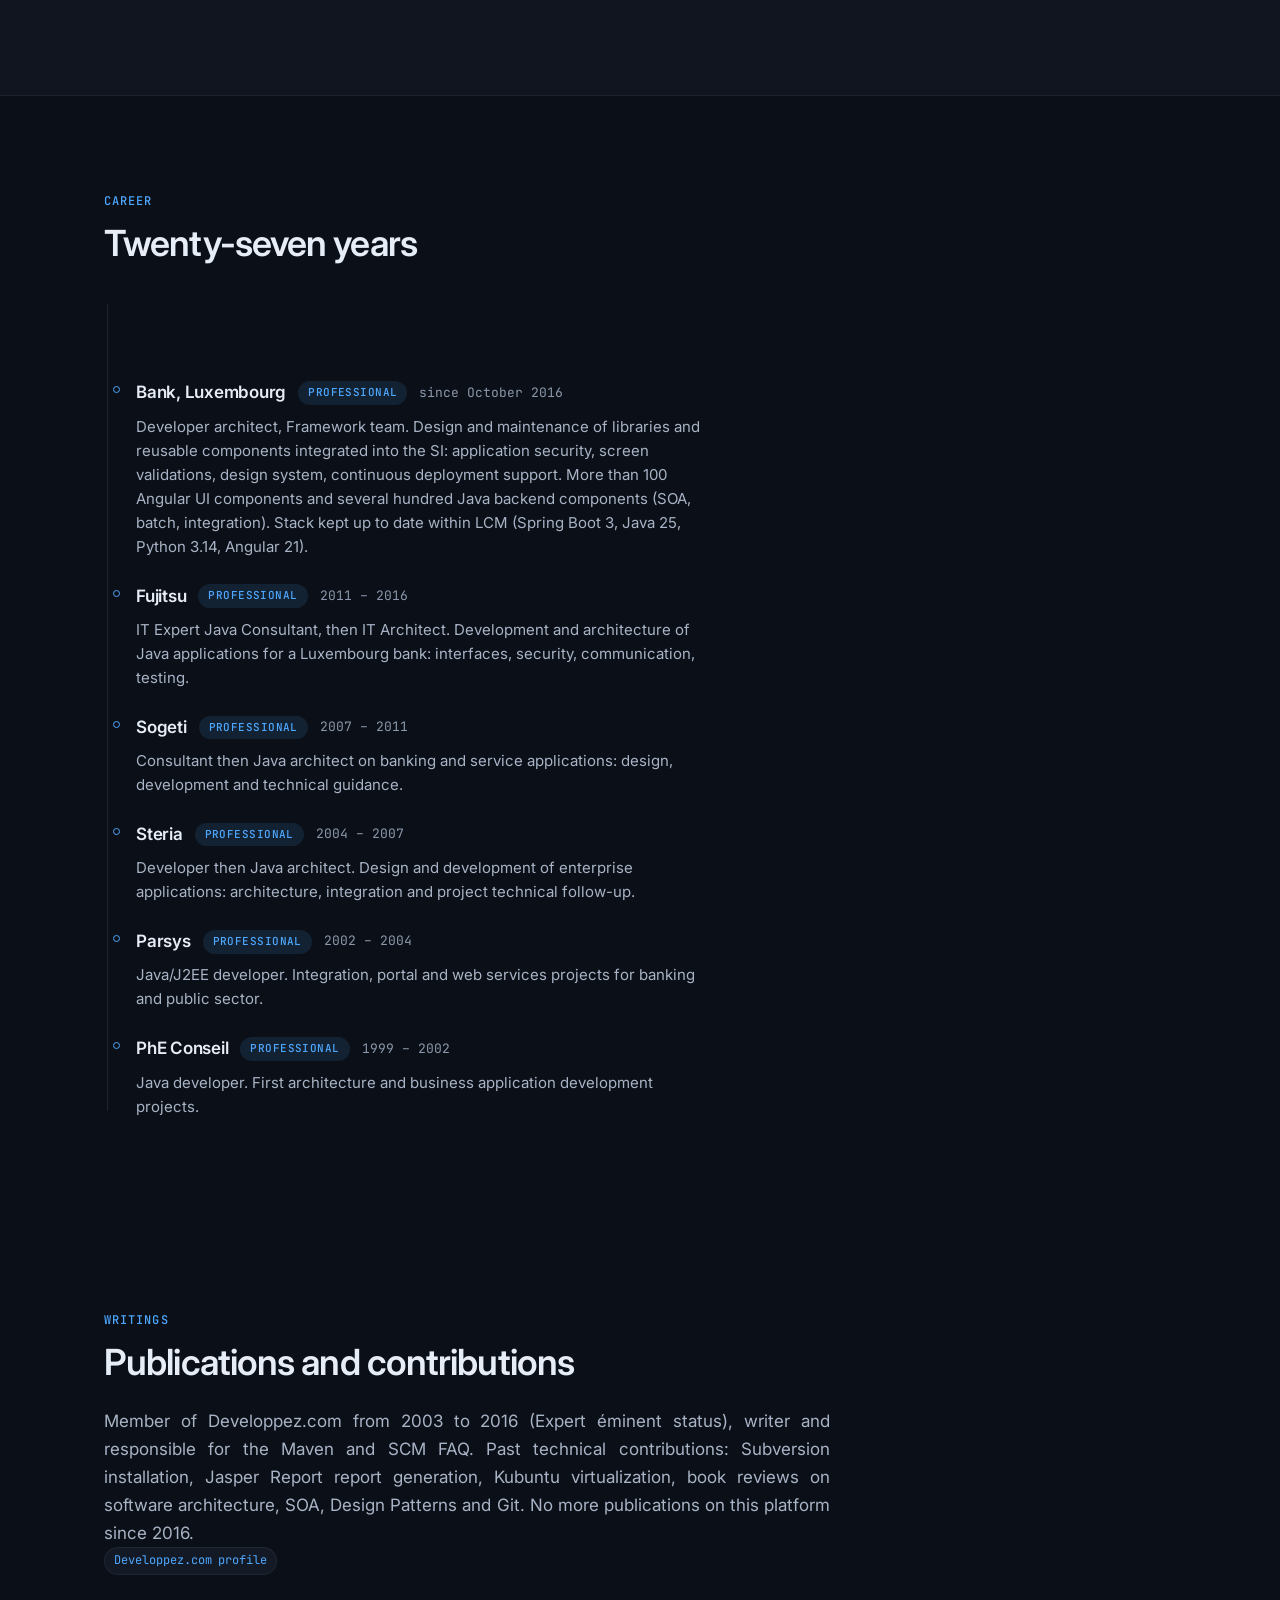
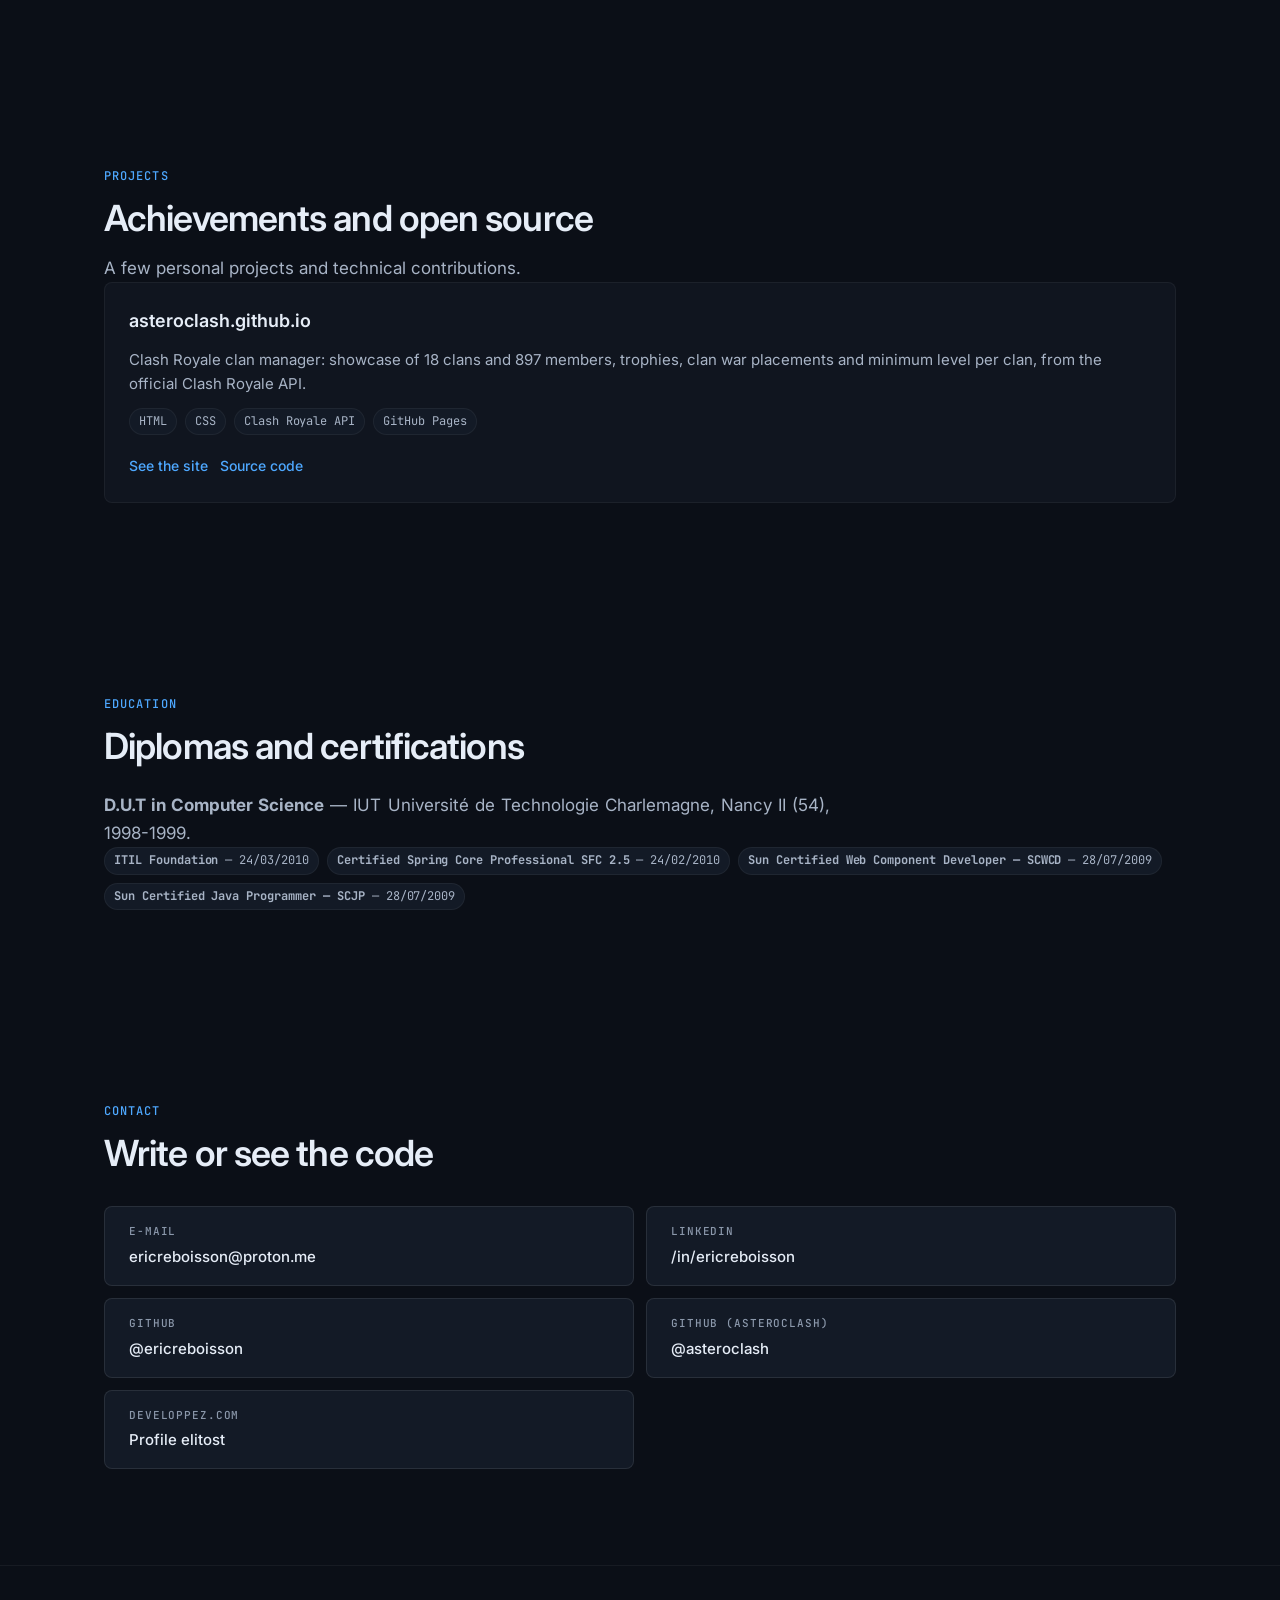
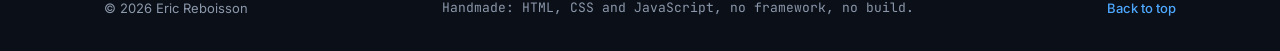
==== commit ac98c74e: "Ajouter frameworks dans l'intro, justifier les paragraphes - À propos / About: ajouter Angular, Spri" ====
--- a/index-en.html
+++ b/index-en.html
@@ -186,9 +186,10 @@
         <div class="prose reveal" style="--d:2">
           <p>
             I am a developer architect within a Framework team at a Luxembourg
-            bank. The team designs libraries and reusable components integrated
-            across all SI applications: application security, screen validation,
-            design system.
+            bank. I build Angular and Spring Boot frameworks in Java and
+            TypeScript, with Python for tooling. The team designs libraries and
+            reusable components integrated across all SI applications:
+            application security, screen validation, design system.
           </p>
           <p>
             Previously, I was a Java consultant then architect at Fujitsu, on
--- a/style.css
+++ b/style.css
@@ -946,3 +946,8 @@
   font-size: 0.875rem;
 }
 .project-links a:hover { text-decoration: underline; }
+
+/* Paragraphes justifiés dans les blocs de prose. */
+.prose p {
+  text-align: justify;
+}
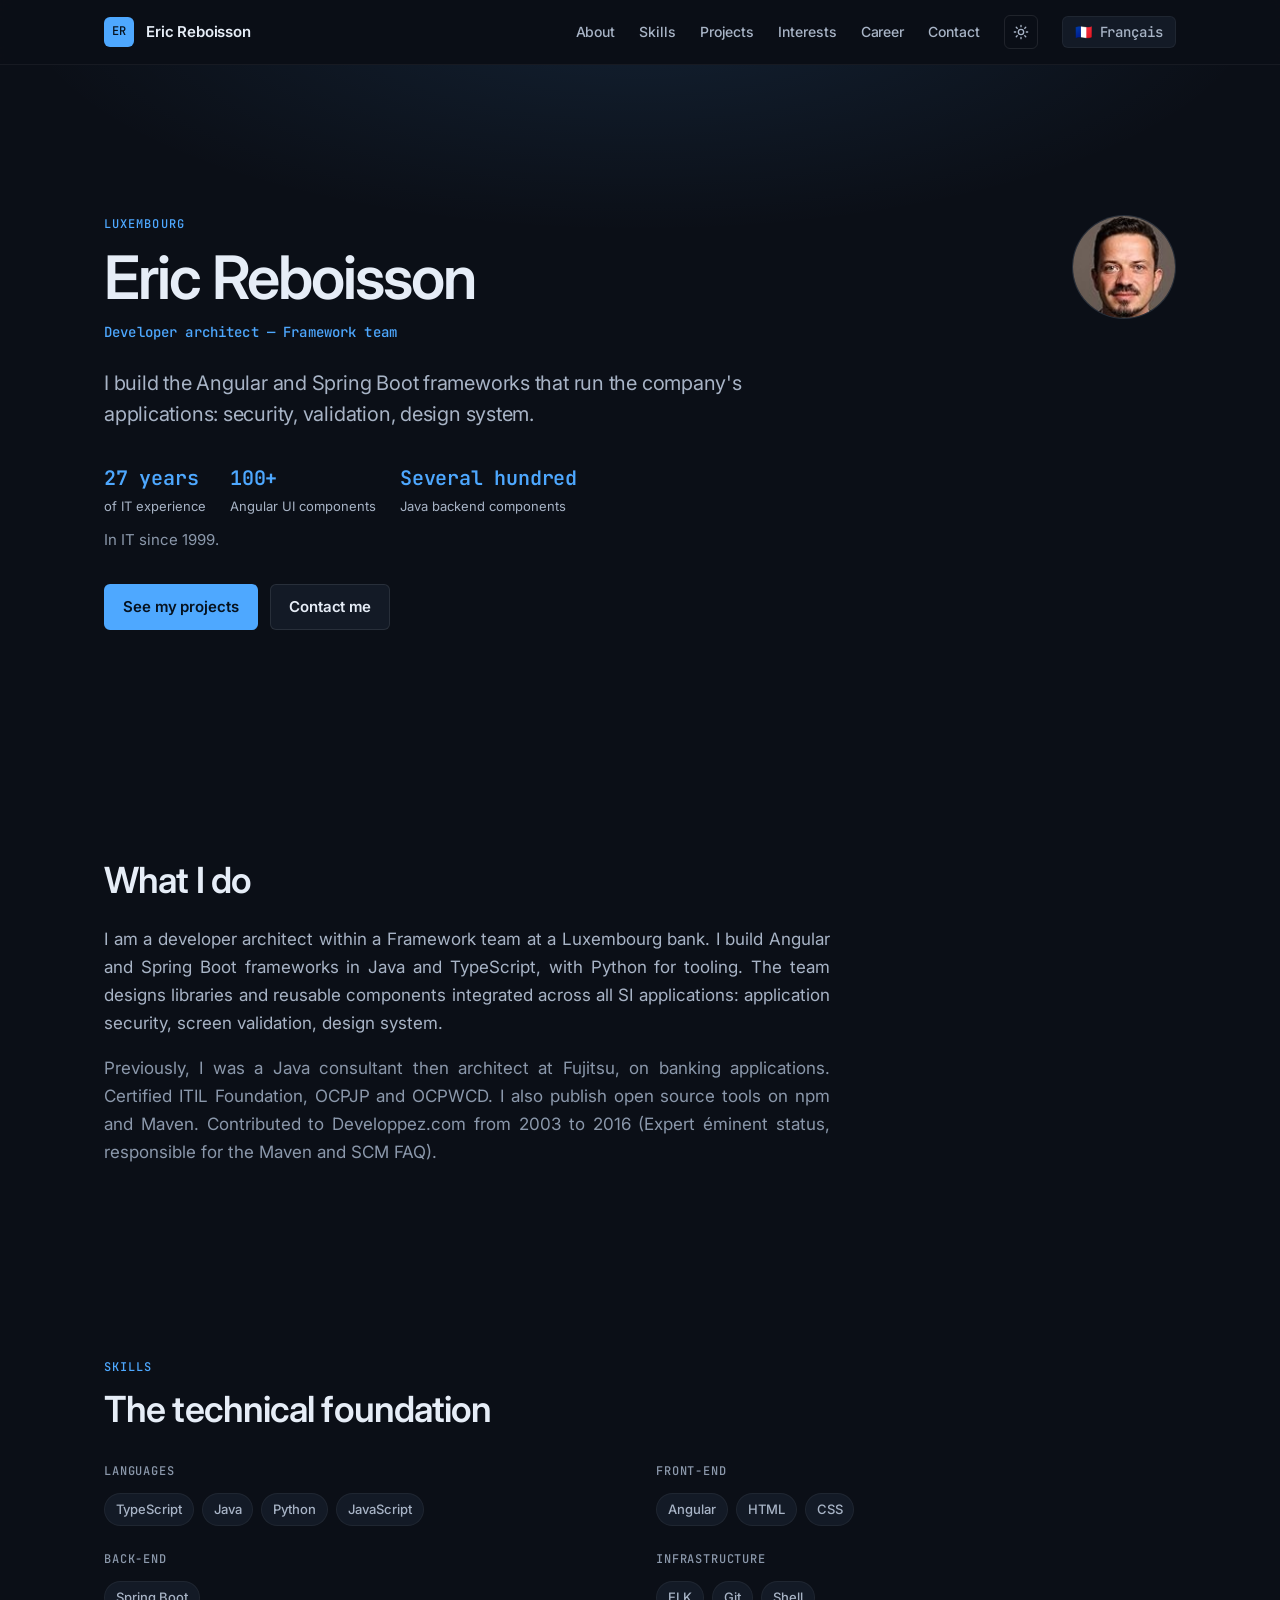
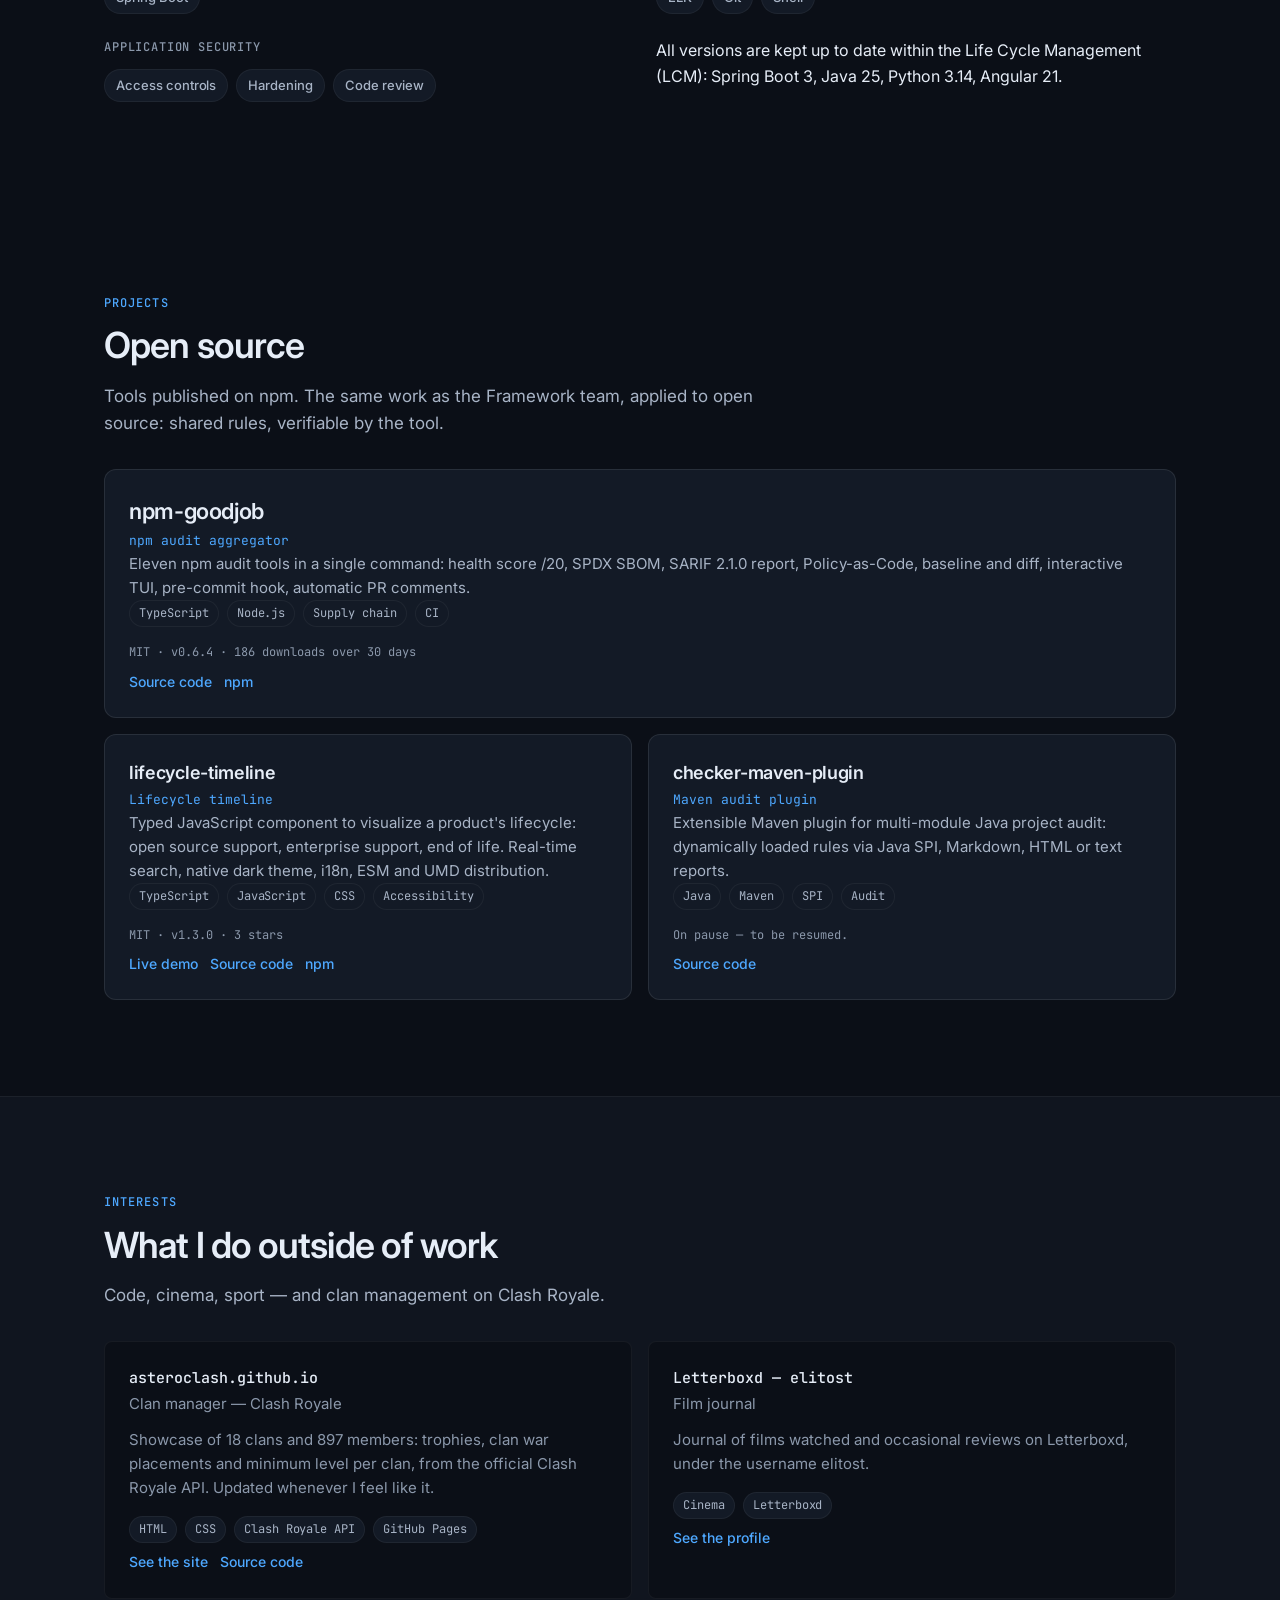
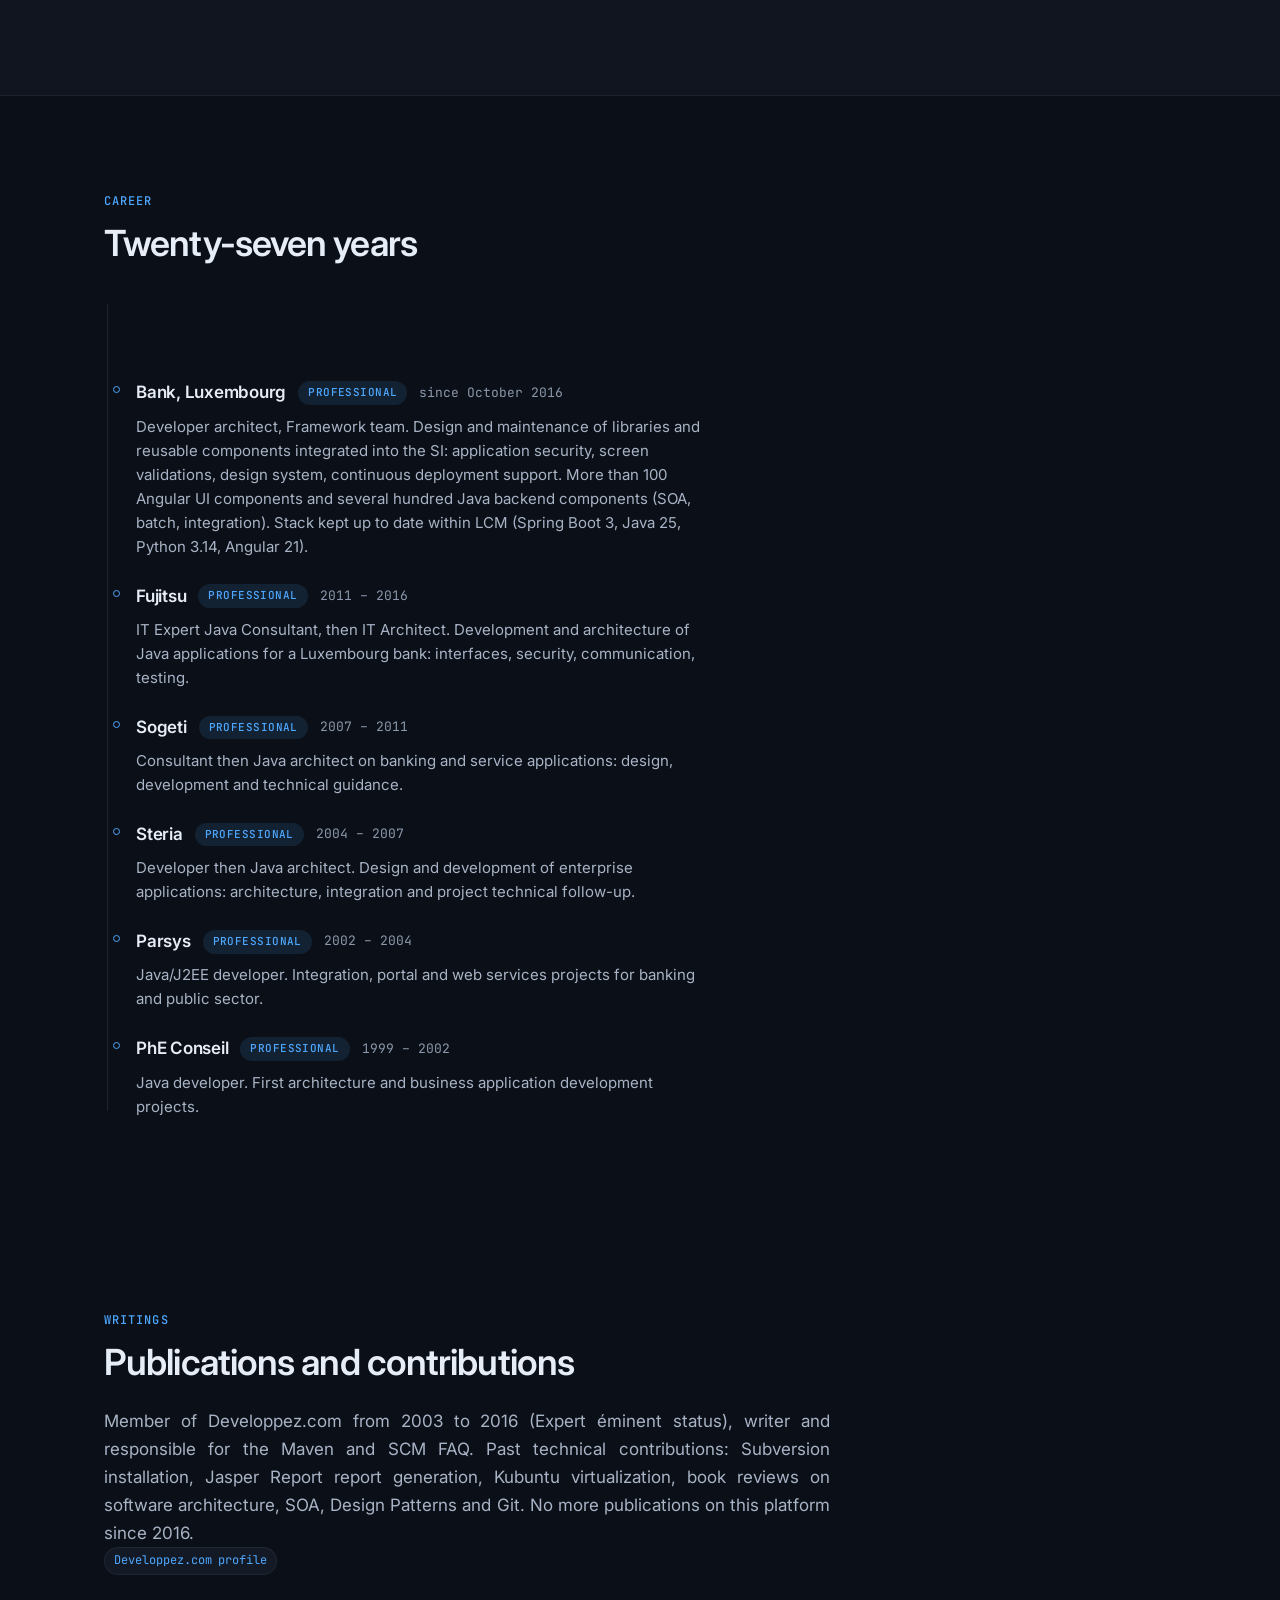
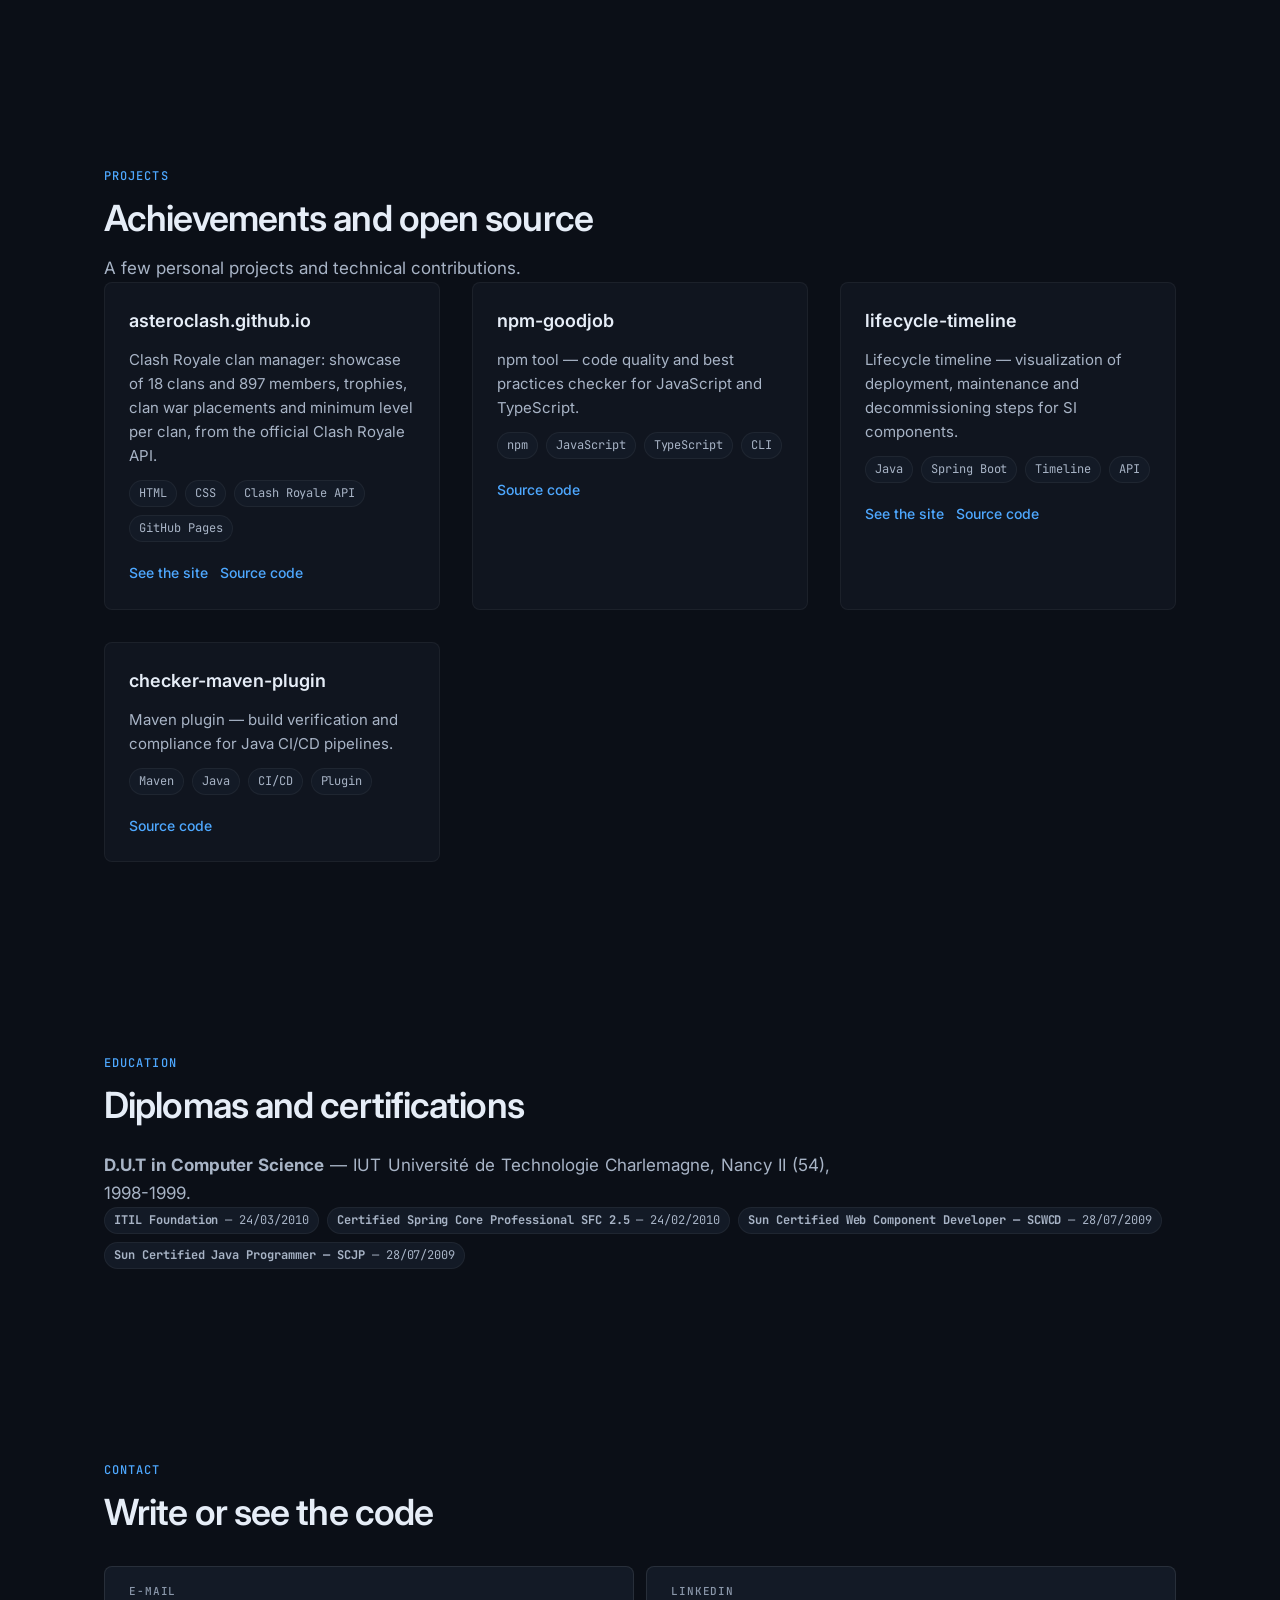
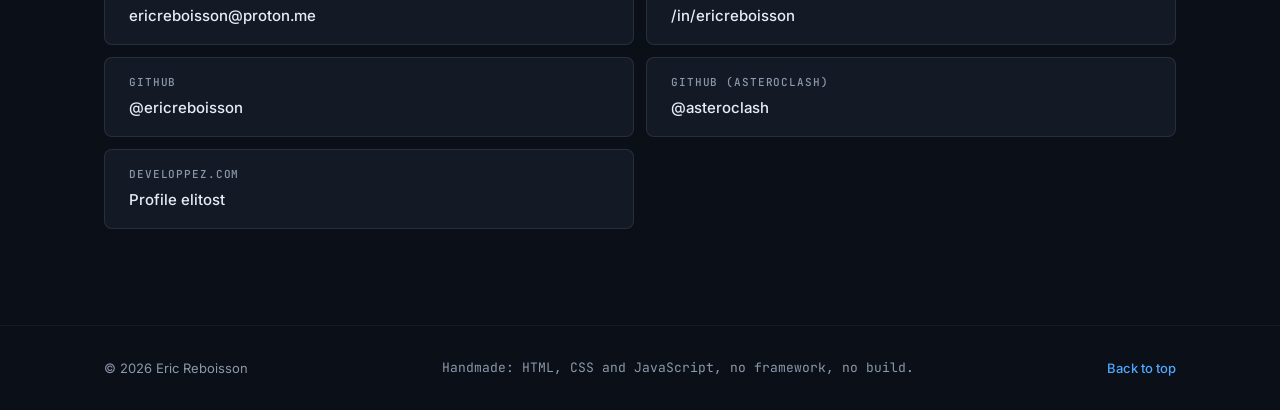
==== commit 82d59740: "Completer projets, enrichir SEO editorial, accessibilite" ====
--- a/index-en.html
+++ b/index-en.html
@@ -9,13 +9,14 @@
        =================================================================== -->
   <title>Eric Reboisson — Developer architect, Luxembourg</title>
   <meta name="author" content="Eric Reboisson">
+  <meta name="description" content="Developer architect in Luxembourg — 27 years of IT experience. Angular and Spring Boot frameworks, application security, validation, design systems. Java, TypeScript, Python, open source. Open source projects: asteroclash, lifecycle-timeline, npm-goodjob, checker-maven-plugin.">
   <meta name="keywords" content="Spring Boot, Java, Python, Angular, TypeScript, application security, software architecture, SOA, batch, integration, Luxembourg, ITIL, OCPJP, OCPWCD, developer architect, LCM, Developpez.com">
   <link rel="canonical" href="https://ericreboisson.github.io/index-en.html">
   <link rel="alternate" hreflang="fr" href="https://ericreboisson.github.io/">
 
   <!-- Open Graph -->
   <meta property="og:type" content="website">
-  <meta property="og:url" content="https://ericreboisson.github.io/en/">
+  <meta property="og:url" content="https://ericreboisson.github.io/index-en.html">
   <meta property="og:title" content="Eric Reboisson — Developer architect">
   <meta property="og:description" content="Developer architect in Luxembourg. I build Angular and Spring Boot frameworks that run the company's applications: security, validation, design system.">
   <meta property="og:image" content="https://ericreboisson.github.io/assets/og-image.png">
@@ -576,7 +577,54 @@
               </a>
             </p>
           </li>
-          <!-- Add more projects here, by replicating the <li> above -->
+          <li class="project-card reveal" style="--d:5">
+            <h3 class="project-title">npm-goodjob</h3>
+            <p class="project-desc">
+              npm tool — code quality and best practices checker for
+              JavaScript and TypeScript.
+            </p>
+            <ul class="chips chips-sm">
+              <li>npm</li><li>JavaScript</li><li>TypeScript</li><li>CLI</li>
+            </ul>
+            <p class="project-links">
+              <a href="https://github.com/ericreboisson/npm-goodjob" target="_blank" rel="noopener noreferrer">
+                Source code<span class="sr-only"> (opens in a new tab)</span>
+              </a>
+            </p>
+          </li>
+          <li class="project-card reveal" style="--d:6">
+            <h3 class="project-title">lifecycle-timeline</h3>
+            <p class="project-desc">
+              Lifecycle timeline — visualization of deployment,
+              maintenance and decommissioning steps for SI components.
+            </p>
+            <ul class="chips chips-sm">
+              <li>Java</li><li>Spring Boot</li><li>Timeline</li><li>API</li>
+            </ul>
+            <p class="project-links">
+              <a href="https://ericreboisson.github.io/lifecycle-timeline/" target="_blank" rel="noopener noreferrer">
+                See the site<span class="sr-only"> (opens in a new tab)</span>
+              </a>
+              <a href="https://github.com/ericreboisson/lifecycle-timeline" target="_blank" rel="noopener noreferrer">
+                Source code<span class="sr-only"> (opens in a new tab)</span>
+              </a>
+            </p>
+          </li>
+          <li class="project-card reveal" style="--d:7">
+            <h3 class="project-title">checker-maven-plugin</h3>
+            <p class="project-desc">
+              Maven plugin — build verification and compliance for
+              Java CI/CD pipelines.
+            </p>
+            <ul class="chips chips-sm">
+              <li>Maven</li><li>Java</li><li>CI/CD</li><li>Plugin</li>
+            </ul>
+            <p class="project-links">
+              <a href="https://github.com/ericreboisson/checker-maven-plugin" target="_blank" rel="noopener noreferrer">
+                Source code<span class="sr-only"> (ouvre un nouvel onglet)</span>
+              </a>
+            </p>
+          </li>
         </ul>
       </div>
     </section>
--- a/style.css
+++ b/style.css
@@ -172,6 +172,18 @@
 }
 .skip-link:focus { transform: translateY(0); color: var(--btn-primary-fg); }
 
+/* --- Focus visible renforce sur les elements interactifs cles --- */
+.btn:focus-visible,
+.theme-toggle:focus-visible,
+.nav-toggle:focus-visible,
+.lang-switch:focus-visible,
+.contact-value:focus-visible,
+.project-links a:focus-visible {
+  outline: 3px solid var(--accent-hover);
+  outline-offset: 4px;
+  border-radius: var(--r-sm);
+}
+
 /* =============================================================================
    4. ANIMATIONS D'APPARITION AU SCROLL
    Regle importante : l'etat masque n'existe que si la classe "js" est presente
